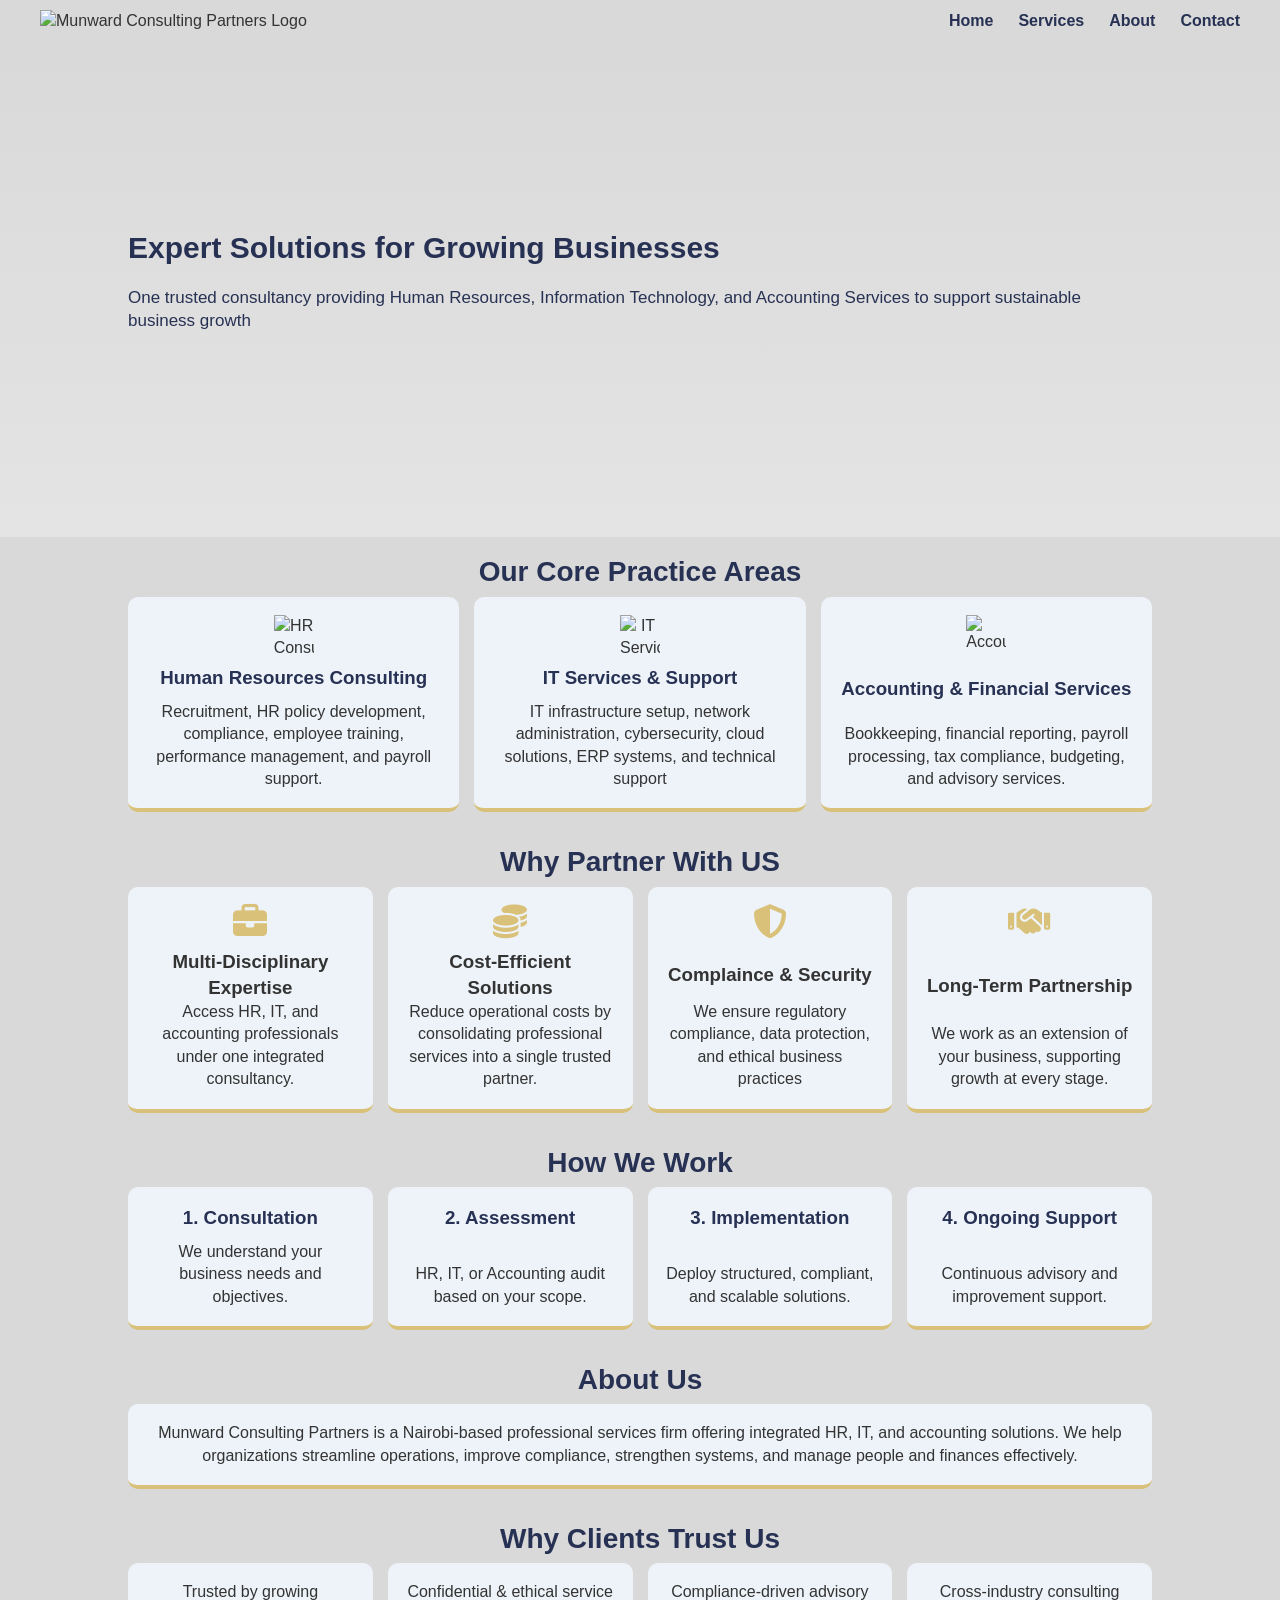
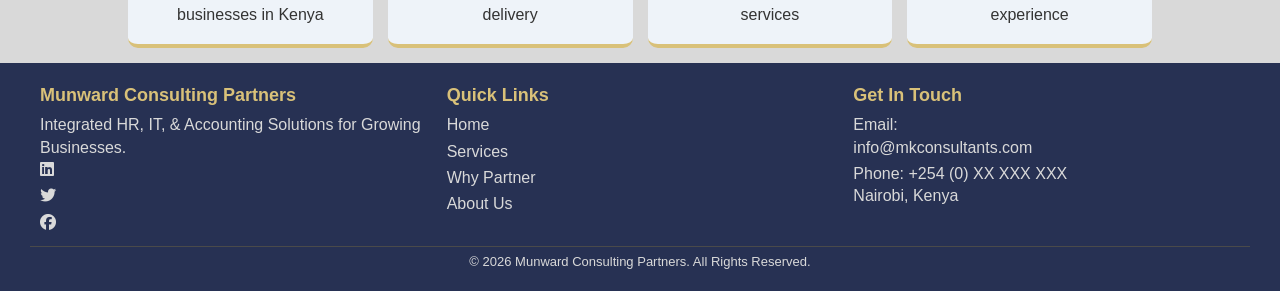
==== index.html @ 81da2093 "Update index.html" ====
<!DOCTYPE html> 
<html lang="en" itemscope itemtype="http://schema.org/WebPage"> 
	<head> 
		<meta charset="UTF-8"> 
		<meta name="viewport" content="width=device-width, initial-scale=1.0"> 
		<title>Professional HR, IT & Accounting Services | Munward Consulting Partners</title> 
		
<!------------------------------------------- 
		SEO 
--------------------------------------------> 
		<meta name="description" content="Munward Consulting Partners provides integrated HR, IT, and Accounting services in Nairobi. Recruitment, IT support, cybersecurity, bookkeeping, payroll, and compliance for growing businesses."> 
		<link rel="canonical" href="https://www.mkconsultants.com"> 
		
<!-- Open Graph --> 
		<meta property="og:locale" content="en_KE"> 
		<meta property="og:type" content="website"> 
		<meta property="og:title" content="HR, IT, & Accounting Consultancy | Munward Consulting Partners"> 
		<meta property="og:description" content="One trusted partner for HR consulting, IT services, and accounting solutions in Kenya."> 
		<meta property="og:image" content="logo.png"> 
		<meta property="og:url" content="https://www.mkconsultants.com"> 
		<meta property="og:site_name" content="Munward Consulting Partners"> 
		
<!-- Styles --> 
		<link rel="stylesheet" href="style.css"> 
		
<!-- Icons (Font Awesome) --> 
<link rel="stylesheet" href="https://cdnjs.cloudflare.com/ajax/libs/font-awesome/6.5.1/css/all.min.css" integrity="sha512-DTOQO9RWCH3ppGqcWaEA1BIZOC6xxalwEsw9c2QQeAIftl+Vegovlnee1c9QX4TctnWMn13TZye+giMm8e2LwA==" crossorigin="anonymous" referrerpolicy="no-referrer" />	</head> 
<body> 

<!------------------------------------------------- 
	HEADER / NAVBAR 
---------------------------------------------------> 
	<header class="navbar"> 
		<div class="logo"> 
			<img src="logo.png" alt="Munward Consulting Partners Logo" class="logo-img"> 
		</div>
		
		<nav> 
			<ul class="nav-links"> 
				<li><a href="index.html">Home</a></li> 
				<li class="dropdown">
					<a href="#" class="dropdown-toggle"> Services</a>
					<ul class="dropdown-menu">
						<li><a href="accounting.html">Accounting Consultancy</a></li>
						<li><a href="hr.html">HR Consultancy</a></li>
						<li><a href="it.html">IT Consultancy</a></li>
					</ul>
				</li>
				<li><a href="about.html">About</a></li> 
				<li><a href="contact.html">Contact</a></li> 
			</ul> 
		</nav>
		
<!-- Hamburger menu for Mobile -->
		<div class="hamburger" arial-label="Toggle menu">
			<span></span>
			<span></span>
			<span></span>
		</div>
	</header> 
	
<!-----------------------------------------------
			HERO SECTION 
-------------------------------------------------> 
	<section id="home" class="hero"> 
		<h1>Expert Solutions for Growing Businesses</h1> 
		<p>One trusted consultancy providing Human Resources, Information Technology, and Accounting Services to support sustainable business growth</p> 
	</section> 

<!-------------------------------------------------- 
			CORE PRACTICE AREAS 
----------------------------------------------------> 
	<section id="services" class="services"> 
		<h2>Our Core Practice Areas</h2>
		
		<div class="service-container">
			
			<!-- HR SERVICES -->
			<div class="service-card"> 
				<img src="images/hr.png" alt="HR Consulting" class="service-icon"> 
				<h3>Human Resources Consulting</h3> 
				<p>Recruitment, HR policy development, compliance, employee training, performance management, and payroll support.</p> 
			</div> 

			<!-- IT SERVICES -->
			<div class="service-card"> 
				<img src="images/it.png" alt="IT Services" class="service-icon"> 
				<h3>IT Services & Support</h3> 
				<p>IT infrastructure setup, network administration, cybersecurity, cloud solutions, ERP systems, and technical support</p> 
			</div> 

			<!-- ACCOUNTING SERVICES -->
			<div class="service-card"> 
				<img src="images/accounting.png" alt="Accounting Services" class="service-icon"> 
				<h3>Accounting & Financial Services</h3> 
				<p>Bookkeeping, financial reporting, payroll processing, tax compliance, budgeting, and advisory services.</p> 
			</div> 
			 
		</div> 
	</section> 
	
	
<!------------------------------------------------- 
			WHY PARTNER WITH US 
---------------------------------------------------> 
	<section id="partner" class="partner-us-section"> 
		<h2>Why Partner With US</h2> 
		<div class="value-container"> 
			
			<div class="value-card"> 
			<i class="fas fa-briefcase partner-icon"></i> 
				<h3>Multi-Disciplinary Expertise</h3> 
				<p>Access HR, IT, and accounting professionals under one integrated consultancy.</p> 
			</div> 
			
			<div class="value-card"> 
				<i class="fas fa-coins partner-icon"></i> 
				<h3>Cost-Efficient Solutions</h3> 
				<p>Reduce operational costs by consolidating professional services into a single trusted partner.</p> 
			</div> 
			
			<div class="value-card"> 
				<i class="fas fa-shield-alt partner-icon"></i> 
				<h3>Complaince & Security</h3> 
				<p>We ensure regulatory compliance, data protection, and ethical business practices</p> 
			</div>
			
			<div class="value-card"> 
				<i class="fas fa-handshake partner-icon"></i> 
				<h3>Long-Term Partnership</h3> 
				<p>We work as an extension of your business, supporting growth at every stage.</p> 
			</div> 
			
		</div> 
	</section>

<!------------------------------------------------------
				HOW WE WORK
-------------------------------------------------------->
	<section class="partner-us-section">
		<h2>How We Work</h2>

		<div class="service-container">
			<div class="service-card">
				<h3>1. Consultation</h3>
		<p>We understand your business needs and objectives.</p>
			</div>

			<div class="service-card">
				<h3>2. Assessment</h3>
				<p>HR, IT, or Accounting audit based on your scope.</p>
			</div>

			<div class="service-card">
				<h3>3. Implementation</h3>
				<p>Deploy structured, compliant, and scalable solutions.</p>
			</div>

			<div class="service-card">
				<h3>4. Ongoing Support</h3>
				<p>Continuous advisory and improvement support.</p>
			</div>
		</div>
	</section>

<!------------------------------------------------------ 
				ABOUT US
--------------------------------------------------------> 
	<section class="about">
  <h2>About Us</h2>

  <div class="about-container">
    <div class="about-card">Munward Consulting Partners is a Nairobi-based professional services firm offering integrated HR, IT, and accounting solutions. We help organizations streamline operations, improve compliance, strengthen systems, and manage people and finances effectively.</div>
  </div>
</section>

<!------------------------------------------------
			TRUST SIGNALS
------------------------------------------------->
<section class="services">
  <h2>Why Clients Trust Us</h2>

  <div class="service-container">
    <div class="service-card">Trusted by growing businesses in Kenya</div>
    <div class="service-card">Confidential & ethical service delivery</div>
    <div class="service-card">Compliance-driven advisory services</div>
    <div class="service-card">Cross-industry consulting experience</div>
  </div>
</section>

<!------------------------------------------------------ 
					FOOTER 
--------------------------------------------------------> 
	<footer> 
		<div class="footer-container"> 
			
			<div class="footer-column"> 
				<h3>Munward Consulting Partners</h3> 
				<p>Integrated HR, IT, & Accounting Solutions for Growing Businesses.</p> 
				
				<div class="social-links"> 
					<a href="#" aria-label="LinkedIn">
						<i class="fab fa-linkedin"></i></a> 
					<a href="#" aria-label="Twitter">
						<i class="fab fa-twitter"></i></a> 
					<a href="#" aria-label="Facebook">
						<i class="fab fa-facebook"></i></a> 
				</div> 
			</div> 
			
			<div class="footer-column"> 
				<h3>Quick Links</h3> 
				<ul> 
					<li><a href="#home">Home</a></li> 
					<li><a href="#services">Services</a></li> 
					<li><a href="#partner">Why Partner</a></li> 
					<li><a href="about.html">About Us</a></li> </ul> 
			</div> 
			<div class="footer-column"> 
				<h3>Get In Touch</h3> 
				<p>Email: <a href="mailto:info@mkconsultants.com">info@mkconsultants.com</a></p> 
				<p>Phone: +254 (0) XX XXX XXX</p> 
				<p>Nairobi, Kenya</p> 
			</div> 
			
		</div> 
		<div class="footer-bottom"> 
			<p>&copy; 
				<span id="current-year"></span> Munward Consulting Partners. All Rights Reserved.</p> 
		</div> 
</footer>
	
<script src="script.js"></script> 
</body> 
</html>
---- style.css ----
/* ============================================================
   1. ROOT VARIABLES & RESET
============================================================ */
:root {
  --primary: #273153; /*Navy Blue*/
  --accent: #d9c179; /*Gold*/
  --light-bg: #f7f7f7; /*Gray 97*/
  --service-bg: #eef3f9; /*Light Blue*/
  --gray85: #d9d9d9; /*Gray 85*/
  --text-dark: #333; /*Dark Gray*/
  --white: #ffffff;
  --button-radius: 5px;
  --radius: 10px;
  --transition: 0.3s ease;
  --shadow: 0 5px 15px rgba(0,0,0,0.1);
}

* {
  margin: 0;
  padding: 0;
  box-sizing: border-box;
  font-family: Arial, sans-serif;
}

body {
  background: var(--light-bg);
  color: var(--text-dark);
  line-height: 1.4;
}

/* ============================================================
   2. NAVIGATION & GLOBAL COMPONENTS
============================================================ */
.navbar {
   display: flex;
   justify-content: space-between;
   align-items: center;
   background: var(--gray85);
   padding: 10px 40px;
   position: sticky;
   top: 0;
   z-index: 1000;
}

.logo-img { max-height: 50px;}

.nav-links {
  list-style: none;
  display: flex;
  gap: 40px;
   align-items: center;
}

.nav-links a {
  text-decoration: none;
  color: var(--primary);
  font-weight: bold;
  transition: color var(--transition);
}

.nav-links a:hover { color: var(--accent);}

.hamburger {
  display: flex;
  flex-direction: column;
  cursor: pointer;
  gap: 5px;
}

.hamburger span {
   width: 25px;
   height: 3px;
   background: var(--primary);
   border-radius: 2px;
   transition: all var(--transition);
}

.nav-links.active { display:flex; }

/* ============================================================
   3. HERO SECTIONS
============================================================ */
.hero, .it-hero, .accounting-hero, .hr-hero {
   height: 55vh;
   display: flex;
   flex-direction: column;
   justify-content: center;
   padding: 0 10%;
   background-position: center;
   background-size: cover;
   background-repeat: no-repeat;
   color: var(--primary);
}

.hero h1, .it-hero h1, .hr-hero h1, .accounting-hero h1 {
   font-size: 30px;
   margin-bottom: 17px;
   color: var(--primary);
}

.hero p, .it-hero p, .hr-hero p, .accounting-hero p {
   font-size: 17px;
   margin-bottom: 20px;
}

.hero            { background-image: linear-gradient(to bottom, rgba(217, 217, 217, 1), rgba(217, 217, 217, 0.63)), url('https://images.unsplash.com/photo-1521737604893-d14cc237f11d'); }
.it-hero         { background-image: linear-gradient(to bottom, rgba(217, 217, 217, 1), rgba(217, 217, 217, 0.63)), url('images/it.jpg'); }
.accounting-hero { background-image: linear-gradient(to bottom, rgba(217, 217, 217, 1), rgba(217, 217, 217, 0.63)), url('images/accounting.jpg'); }
.hr-hero         { background-image: linear-gradient(to bottom, rgba(217, 217, 217, 1), rgba(217, 217, 217, 0.63)), url('images/hrm.png'); }

/* ============================================================
   4. BUTTONS
============================================================ */
.btn-primary {
   background: var(--accent);
   border: none;
   padding: 12px 28px;
   border-radius: var(--button-radius);
   color: var(--primary);
   font-weight: 600;
   cursor: pointer;
   text-decoration: none;
   text-transform: none;
   display: inline-block;
   transition: all var(--transition);
   box-shadow: 0px 2px 4px rgba(0,0,0,0.1);
   font-size: 16px;
   letter-spacing: 0.5px;
}

.btn-primary:hover {
   background: var(--primary);
   color: var(--gray85);
   transform: translateY(-2px);
   box-shadow: 0 4px 8px rgba(0,0,0,0.2);
}

/* ============================================================
   5. SERVICES / PARTNER / GENERIC SECTIONS
============================================================ */
.about, .services, .partner-us-section {
   background: var(--gray85);
   padding: 15px 10%;
   text-align: center;
}

.partner-us-consult { 
   background: var(--gray85); 
   text-align: center;
   padding: 15px 10%;
   padding-top: 0; 
   padding-bottom: 20px; 
}

.services h2, .partner-us-section h2, .about h2 {
  font-size: 28px;
  color: var(--primary);
  margin-bottom: 5px;
}

.about p {
   font-size: 16px;
   max-width: 750px;
   margin: 0 auto;
   color: var(--text-dark);
}

.service-container, .about-container, .value-container {
  display: grid;
  grid-template-columns: repeat(auto-fit, minmax(240px, 1fr));
  gap: 15px;
  max-width: 1200px;
  margin: 0 auto;
}

.service-card, .about-card, .value-card {
   background: var(--service-bg);
   padding: 18px;
   border-radius: var(--radius);
   transition: var(--transition);
   border-bottom: 4px solid var(--accent);
   display: flex;
   flex-direction: column;
   justify-content: space-between;
}

.service-card:hover, .value-card:hover { transform: translateY(-2px); box-shadow: var(--shadow); }
.service-card h3 { margin-bottom: 10px; color: var(--primary); }
.partner-icon { font-size: 34px; color: var(--accent); margin-bottom: 10px; }
.service-icon { width: 40px; height: 40px; margin: 0 auto 10px; display: block; }

/* ============================================================
   6. DROPDOWN & PAGE LAYOUTS & TYPOGRAPHY
============================================================ */
.dropdown { position: relative; }
.dropdown-toggle {
   display: flex;
   align-items: center;
   gap: 6px;
   cursor: pointer;
}

.dropdown-toggle::after {
   content: none !important;
}

.dropdown-menu {
  position: absolute;
  top: 100%;
  left: 0;
  background: var(--gray85);
  min-width: 220px;
  list-style: none;
  padding: 8px 0;
  border-radius: var(--radius);
  box-shadow: var(--shadow);
  display: none;
  z-index: 999;
}

.dropdown-menu li a {
  display: block;
  padding: 10px 18px;
  color: var(--primary);
  text-decoration: none;
  font-weight: 500;
  transition: background var(--transition);
}

.dropdown-menu li a:hover { background: var(--service-bg); }

@media (min-width: 769px) {
  .dropdown:hover .dropdown-menu { display: block; }
}

.about-page, .logo-page, .it-page, .hr-page, .acc-page {
  padding: 30px 8% 30px;
  background: var(--gray85);
}

.logo-page-container, .about-page-container, .it-page-container {
   background: var(--service-bg);
   padding: 20px; 
   border-radius: var(--radius); 
   display: grid; 
   grid-template-columns: 1.1fr 1fr; 
   gap: 30px; 
   align-items: center;
}

.about-tag {
   color: var(--accent); 
   font-weight: 600; 
   letter-spacing: 1px; 
   font-size: 14px; 
   display: block; 
   margin-bottom: 8px;
}

.about-text h1 {
   font-size: 40px;
   line-height: 1.1;
   margin: 8px 0 14px;
   color: var(--primary);
}

.about-text p { color: #555; line-height: 1.7; margin-bottom: 18px; } 
.about-highlight { font-style: italic; font-weight: 600; color: #222; }
.about-grid { display: grid; grid-template-columns: repeat(2, 1fr); gap: 20px; }
.about-image-card {
   position: relative;
   height: 180px;
   border-radius: var(--radius);
   display: flex;
   align-items: flex-end;
   padding: 20px;
   overflow: hidden;
   cursor: pointer;
   transition: transform 0.35s ease, box-shadow 0.35s ease;
   color: var(--white); /* Ensures text is visible over dark overlays */
   font-weight: 700;
   text-align: center;
}

.about-image-card:hover { transform: translateY(-8px) scale(1.02); box-shadow: 0 20px 40px rgba(0,0,0,0.18); }

/* ============================================================
   7. UNIQUE CARD BACKGROUNDS (NO MORE "+" SELECTORS)
============================================================ */
/* Group 1: Standard About Us */
.mission        { background: linear-gradient(rgba(0,0,0,.45),rgba(0,0,0,.45)), url("images/mission.png") center/cover; }
.vision         { background: linear-gradient(rgba(0,0,0,.45),rgba(0,0,0,.45)), url("images/vision.png") center/cover; }
.team           { background: linear-gradient(rgba(0,0,0,.45),rgba(0,0,0,.45)), url("images/our_team.jpg") center/cover; }
.philosophy     { background: linear-gradient(rgba(0,0,0,.45),rgba(0,0,0,.45)), url("images/philosophy.jpg") center/cover; }

/* Group 2: IT Services (Use these classes in it.html) */
.it-repairs     { background: linear-gradient(rgba(0,0,0,.25), rgba(0,0,0,.25)), url("images/repair_maintenance.jpg") center/cover no-repeat;}
.it-management  { background: linear-gradient(rgba(0,0,0,.25), rgba(0,0,0,.25)), url("images/asset_management.jpg") center/cover no-repeat;}
.it-support     { background: linear-gradient(rgba(0,0,0,.25), rgba(0,0,0,.25)), url("images/it_support.jpg") center/cover no-repeat;}
.it-consultancy { background: linear-gradient(rgba(0,0,0,.25), rgba(0,0,0,.25)), url("images/it_consultancy.jpg") center/cover no-repeat;}
.it-network     { background: linear-gradient(rgba(0,0,0,.25), rgba(0,0,0,.25)), url("images/networking.jpg") center/cover;}
.it-lanwan      { background: linear-gradient(rgba(0,0,0,.25), rgba(0,0,0,.25)), url("images/lan_wan.jpg") center/cover;}
.it-wireless    { background: linear-gradient(rgba(0,0,0,.25), rgba(0,0,0,.25)), url("images/wireless.jpg") center/cover;}
.it-security    { background: linear-gradient(rgba(0,0,0,.25), rgba(0,0,0,.25)), url("images/network_security.jpg") center/cover;}

/* Group 3: HR Services (Use these classes in hr.html) */
.hr-recruitment { background: linear-gradient(rgba(0,0,0,0.4), rgba(0,0,0,0.4)), url('images/recruitment.jpg') center/cover no-repeat; }
.hr-onboarding  { background: linear-gradient(rgba(0,0,0,0.4), rgba(0,0,0,0.4)), url('images/onboarding.jpg') center/cover no-repeat; }
.hr-payroll     { background: linear-gradient(rgba(0,0,0,0.4), rgba(0,0,0,0.4)), url('images/payroll.jpg') center/cover no-repeat; }
.hr-records     { background: linear-gradient(rgba(0,0,0,0.4), rgba(0,0,0,0.4)), url('images/records.png') center/cover no-repeat; }
.hr-performance { background: linear-gradient(rgba(0,0,0,0.4), rgba(0,0,0,0.4)), url('images/performance.jpg') center/cover no-repeat; }
.hr-training    { background: linear-gradient(rgba(0,0,0,0.4), rgba(0,0,0,0.4)), url('images/training.jpg') center/cover no-repeat; }
.hr-relations   { background: linear-gradient(rgba(0,0,0,0.4), rgba(0,0,0,0.4)), url('images/relations.jpg') center/cover no-repeat; }
.hr-audit       { background: linear-gradient(rgba(0,0,0,0.4), rgba(0,0,0,0.4)), url('images/hr-compliance.png') center/cover no-repeat; }

/* Group 4: Accounting Services (Use these classes in accounting.html) */
.acc-bookkeeping    { background: linear-gradient(rgba(0,0,0,.35), rgba(0,0,0,.35)), url("images/bookkeeping.jpg") center/cover no-repeat; }
.acc-reconciliation { background: linear-gradient(rgba(0,0,0,.35), rgba(0,0,0,.35)), url("images/reconciliation.jpg") center/cover no-repeat;}
.acc-reporting      { background: linear-gradient(rgba(0,0,0,.35), rgba(0,0,0,.35)), url("images/financial_reporting.jpg") center/cover no-repeat; }
.acc-consultancy    { background: linear-gradient(rgba(0,0,0,.35), rgba(0,0,0,.35)), url("images/accounting_consultancy.jpg") center/cover no-repeat; }
.acc-tax-services   { background: linear-gradient(rgba(0,0,0,.35), rgba(0,0,0,.35)), url("images/tax_compliance.jpg") center/cover no-repeat; }
.acc-internal-audit { background: linear-gradient(rgba(0,0,0,.35), rgba(0,0,0,.35)), url("images/audit.jpg") center/cover no-repeat; }
.acc-registration   { background: linear-gradient(rgba(0,0,0,.35), rgba(0,0,0,.35)), url("images/registration.png") center/cover no-repeat; }
.acc-consultation   { background: linear-gradient(rgba(0,0,0,.35), rgba(0,0,0,.35)), url("images/compliance.png") center/contain no-repeat; }

/* ============================================================
   8. SERVICE CARD TYPOGRAPHY & OVERLAYS
============================================================ */
.about-card span, .about-image-card span {
   font-size: 12px;       
   font-weight: 700;        
   color: var(--accent);
   display: block;
   width: 100%;
   text-align: center;
   letter-spacing: 1px;
   text-transform: uppercase;
   transform: translateY(12px);
   z-index: 5;
   transition: var(--transition);
}

.it-page .about-card::before {
   content: "";
   position: absolute;
   top: 0; left: 0; right: 0; bottom: 0;
   background: rgba(0, 0, 0, 0.2);
   z-index: 1;
}

.about-card:hover span, .about-image-card:hover span { transform: translateY(0px); color: var(--white); }
.logo-grid { display: grid; grid-template-columns: 0.8fr 1.2fr; gap: 20px; align-items: center; }

/* ============================================================
   9. MODALS
============================================================ */
.modal {
   position: fixed;
   inset: 0;
   background: rgba(0, 0, 0, 0.75);
   display: none; /* Hidden until toggled via JS */
   justify-content: center;
   align-items: center;
   z-index: 9999;
   backdrop-filter: blur(4px); /* Adds a premium touch */
}

.modal.active { display: flex; }
.modal-content {
   background: var(--gray85);
   padding: 30px;
   max-width: 500px;
   border-radius: var(--radius);
   text-align: center;
   box-shadow: var(--shadow);
   position: relative;
   animation: modalFadeIn 0.3s ease;
}

.modal-content h2 { color: var(--primary); margin-bottom: 15px; text-align: center; } 
.modal-content p { line-height: 1.6; color: var(--text-dark); }
.modal-content form { display: flex; flex-direction: column; gap: 15px; }

.close {
   position: absolute;
   top: 10px;
   right: 14px;
   font-size: 26px;
   cursor: pointer;
   line-height: 1;
   color: var(--text-dark);
   transition: color var(--transition);
}

.close:hover { color: var(--accent); }
.modal-content input, .modal-content textarea {
  width: 100%;
  padding: 12px;
  border: 1px solid #ccc;
  border-radius: var(--button-radius);
  font-size: 15px;
  font-family: inherit;
}

.modal-content textarea { height: 100px; resize: none; }

/* ============================================================
   10. CONTACT
============================================================ */
.contact-page { background: var(--gray85); padding: 70px 10%; }
.contact-container {
  max-width: 1200px;
  margin: auto;
  display: grid;
  grid-template-columns: 1.1fr 1fr;
  gap: 60px;
  background: var(--service-bg);
  padding: 50px;
  border-radius: var(--radius);
}

.section-tag {
  color: var(--accent);
  font-weight: 600;
  letter-spacing: 1px;
  font-size: 13px;
}

.contact-info h2 {
  font-size: 32px;
  color: var(--primary);
  margin: 10px 0 15px;
}

.contact-info p { color: #555; line-height: 1.7; }
.contact-details { margin-top: 30px; }
.contact-item {
  display: flex;
  align-items: center;
  gap: 15px;
  margin-bottom: 18px;
}

.contact-item i { font-size: 20px; color: var(--accent); }
.contact-item strong { display: block; color: var(--primary); }
.contact-item span { color: #555; font-size: 14px; }
.contact-note {
  margin-top: 25px;
  font-size: 14px;
  color: #666;
  font-style: italic;
}

/* FORM */
.contact-form {
  background: var(--gray85);
  padding: 35px;
  border-radius: var(--radius);
}

.form-group { margin-bottom: 18px; }
.form-group label {
  display: block;
  font-size: 14px;
  margin-bottom: 6px;
  color: var(--primary);
  font-weight: 600;
}

.form-group input, .form-group textarea {
  width: 100%;
  padding: 12px 14px;
  border: 1px solid #ccc;
  border-radius: var(--button-radius);
  font-size: 14px;
}

/* ============================================================
   11. FOOTER
============================================================ */
footer { background: var(--primary); color: var(--gray85); padding: 20px 30px; margin-top: 0; }
.footer-container {
   max-width: 1200px;
   margin: auto;
   display: flex;
   flex-wrap: wrap;
   justify-content: space-between;
   gap: 20px;
}

.footer-column { min-width: 150px; flex: 1; } 
.footer-column h3 { color: var(--accent); margin-bottom: 6px; font-size: 18px; } 
.footer-column ul { list-style: none; padding: 0; }
.footer-column a { 
   color: var(--gray85); 
   text-decoration: none;
   display: block;
   margin-bottom: 4px;
   transition: color var(--transition); 
} 

.footer-column a:hover { color: var(--accent); } 
.social-links i { font-size: 16px; margin-right: 8px; transition: transform var(--transition); }
.social-links i:hover { transform: scale(1.2); }

.footer-bottom { 
   border-top: 1px solid #4a4a4a; 
   text-align: center; 
   padding-top: 6px; 
   margin-top: 8px;
   font-size: 13px;
}

/* ============================================================
   12. RESPONSIVE & ANIMATIONS
============================================================ */
/* ---------- Tablet adjustments ---------- */
@media (max-width: 1024px) {
  .hero h1,
  .it-hero h1,
  .hr-hero h1,
  .accounting-hero h1 {
    font-size: 24px;
    margin-bottom: 12px;
  }

  .hero p,
  .it-hero p,
  .hr-hero p,
  .accounting-hero p {
    font-size: 15px;
    margin-bottom: 15px;
  }
}

/* ---------- Desktop navigation ---------- */
@media (min-width: 769px) {
  .nav-links {
    display: flex !important;
    flex-direction: row;
    position: static;
    background: none;
    box-shadow: none;
    width: auto;
    gap: 25px;
  }

  .hamburger {
    display: none;
  }
}

/* ---------- Mobile styles ---------- */
@media (max-width: 768px) {

  /* NAVBAR */
  .navbar {
    flex-direction: row;
    justify-content: space-between;
    align-items: center;
    padding: 10px 20px;
  }

  .logo-img {
    order: 1;
    height: 45px;
  }

  .hamburger {
    order: 2;
    display: flex;
    cursor: pointer;
  }

  .nav-links {
    position: absolute;
    top: 60px;
    right: 0;
    background: var(--gray85);
    width: 100%;
    padding: 15px 0;
    display: none;
    flex-direction: column;
    border-radius: 0;
    box-shadow: var(--shadow);
    z-index: 2000;
     text-align: center;
  }

  .nav-links.active {
    display: flex;
  }

   .nav-links li {
      width: 100%;
      display: block;
      text-align: center;
   }

   .nav-links a {
      display: block;
      padding: 12px 0;
      width: 100%;
      text-align: center;
   }

  /* SERVICES DROPDOWN (MOBILE) */
  .dropdown-menu {
    position: relative;
    display: none;
    background: var(--gray85);
    width: 100%;
    padding: 0;
    border-radius: 0;
     list-style: none;
    box-shadow: none;
     top: 0;
     z-index: auto;
  }

  .dropdown.open .dropdown-menu {
    display: block;
  }

   .dropdown-menu li a {
      padding: 12px 20px;
      font-size: 15px;
      text-align: center;
   }

  /* ---------- ABOUT / WHY CHOOSE US LOGO CENTERING ---------- */
  .logo-page-container {
    grid-template-columns: 1fr;
    text-align: center;
  }

  .logo-grid {
    display: flex;
    justify-content: center;
    align-items: center;
    margin-bottom: 20px;
  }

  .values-image-wrapper {
    display: flex;
    justify-content: center;
    width: 100%;
  }

  .logo-page .values-image-wrapper img {
    width: auto;
    max-width: 180px;
    height: auto;
    margin: 0 auto;
    display: block;
  }

  /* ---------- GENERAL STACKING ---------- */
  .about-container,
  .service-container,
  .value-container,
  .about-page-container,
  .logo-page-container,
  .it-page-container {
    grid-template-columns: 1fr;
    gap: 20px;
  }

  .logo-page,
  .about-page,
  .it-page,
  .hr-page,
  .acc-page {
    padding: 40px 5%;
  }

  .about-card,
  .service-card,
  .value-card {
    padding: 18px 12px;
  }

  .about-image-card img {
    width: 100%;
    height: auto;
  }

  /* CONTACT */
  .contact-container {
    grid-template-columns: 1fr;
    padding: 30px;
    gap: 30px;
  }

  .contact-form button {
    width: 100%;
  }

  footer {
    font-size: 13px;
  }
}

   @keyframes modalFadeIn { from { opacity: 0; transform: translateY(-20px); }
  to { opacity: 1; transform: translateY(0); }}

   @keyframes scaleIn { from { transform: scale(0.9); opacity: 0; } 
   to { transform: scale(1); opacity: 1; }}
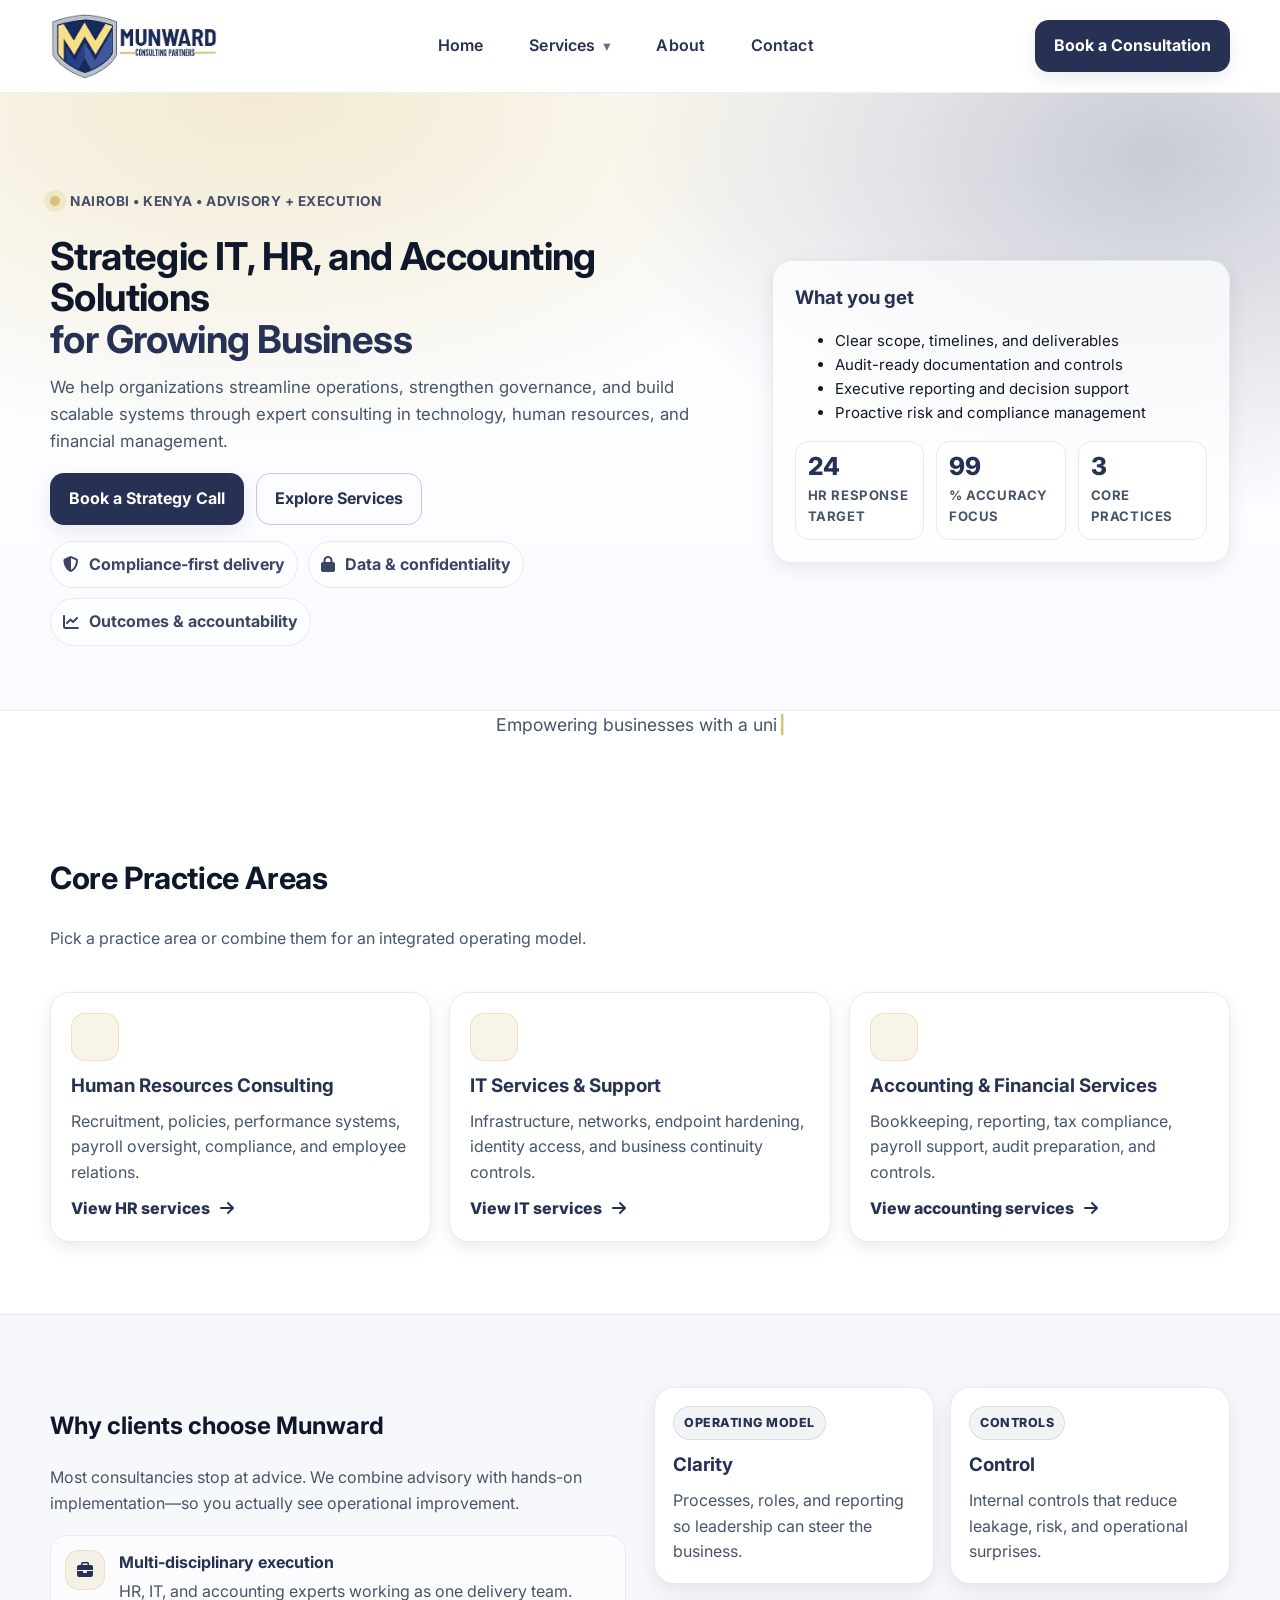
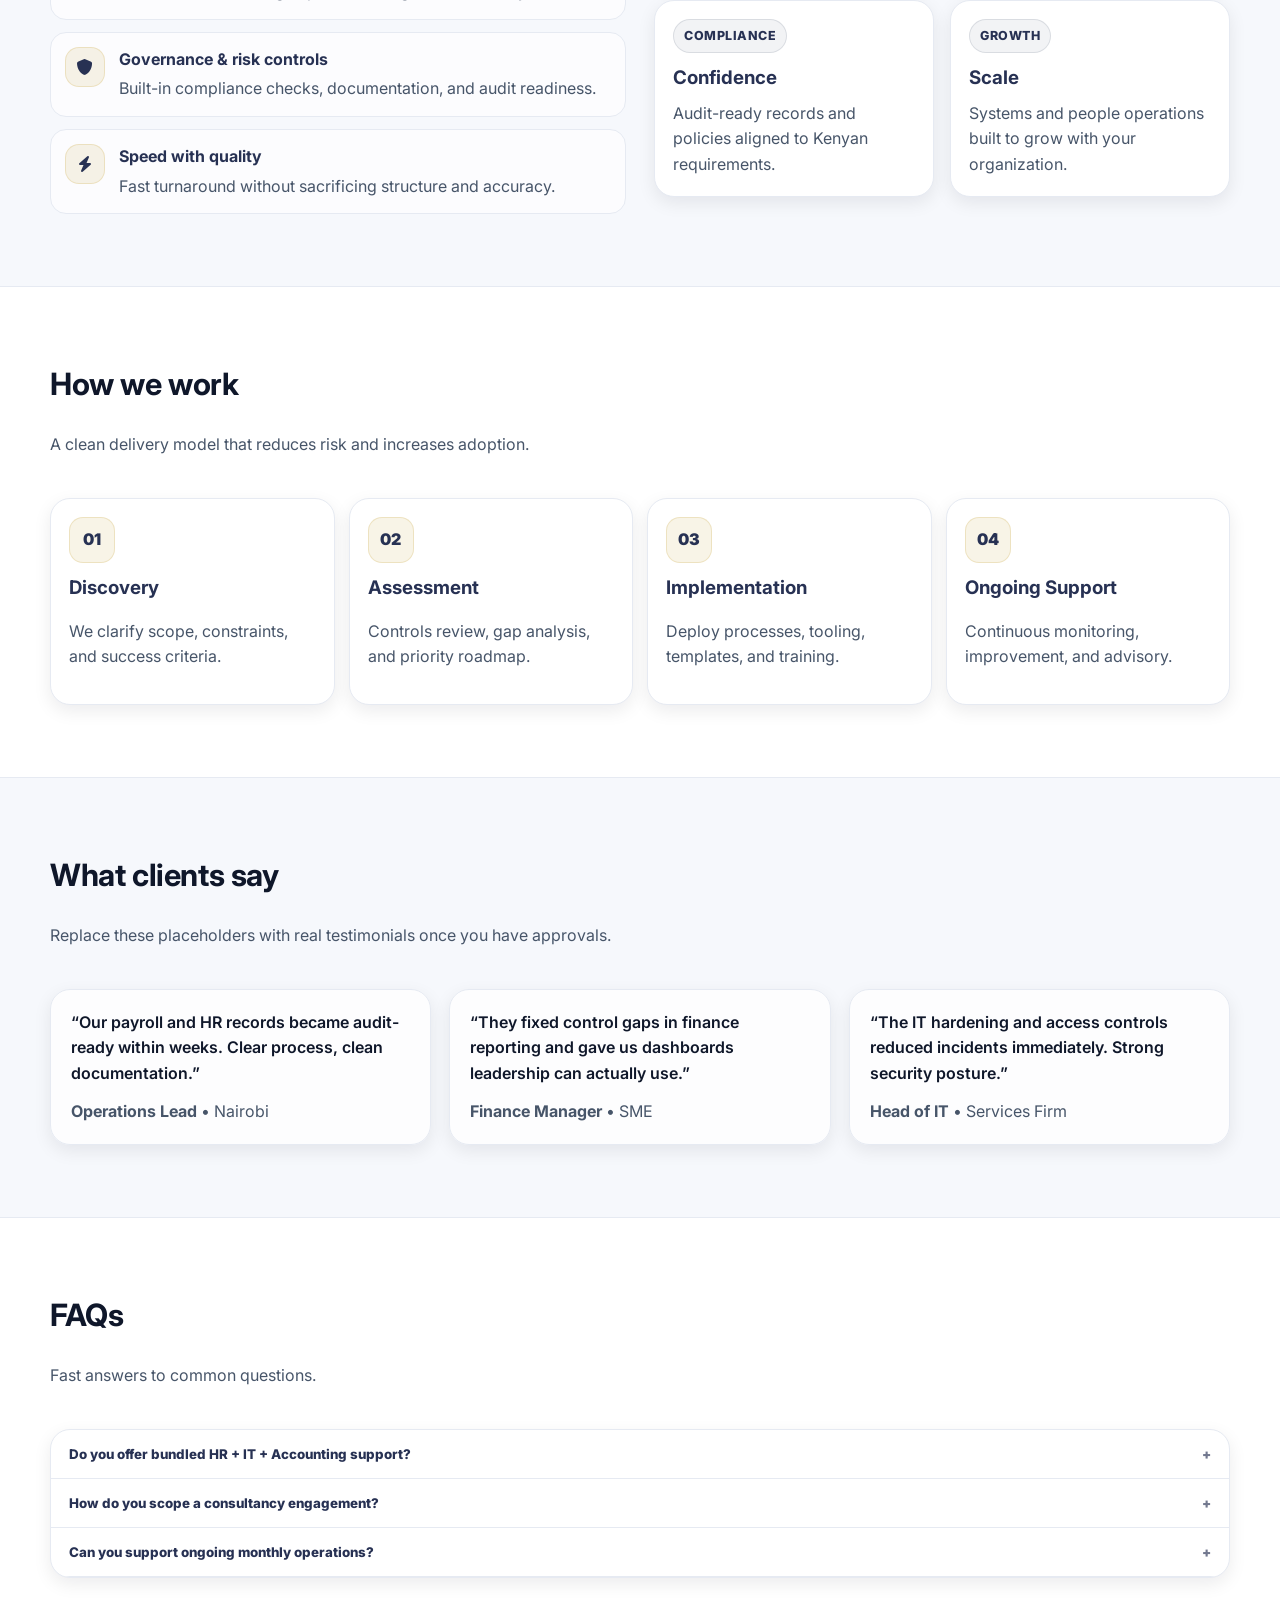
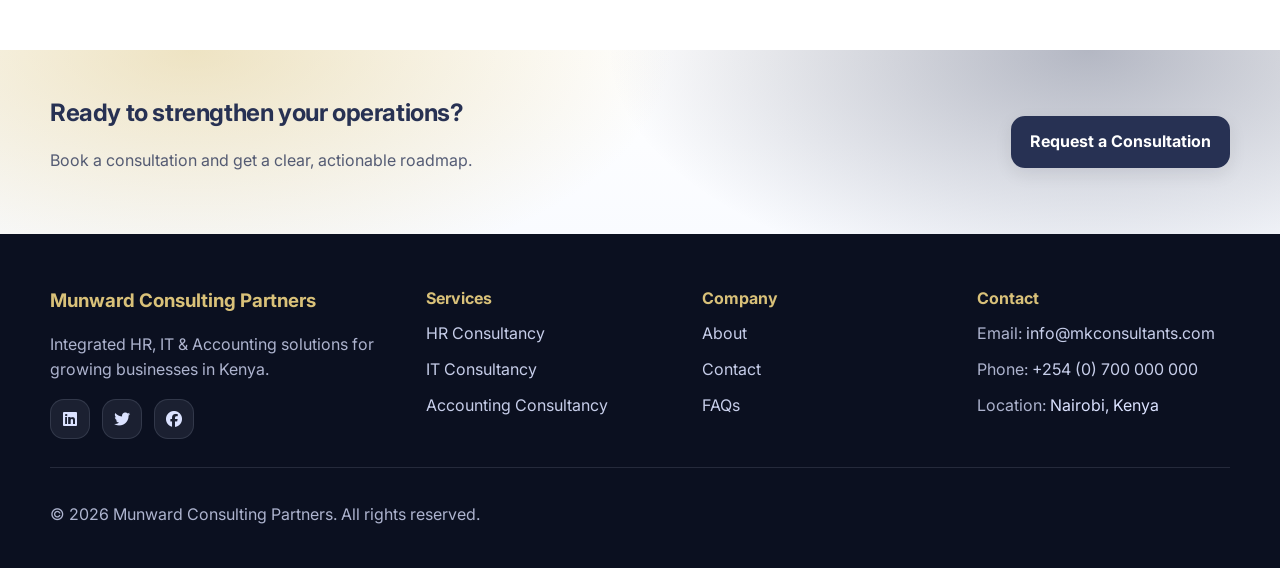
==== commit 0250f3e6: "Add files via upload" ====
--- a/index.html
+++ b/index.html
@@ -1,235 +1,382 @@
-<!DOCTYPE html> 
-<html lang="en" itemscope itemtype="http://schema.org/WebPage"> 
-	<head> 
-		<meta charset="UTF-8"> 
-		<meta name="viewport" content="width=device-width, initial-scale=1.0"> 
-		<title>Professional HR, IT & Accounting Services | Munward Consulting Partners</title> 
-		
-<!------------------------------------------- 
-		SEO 
---------------------------------------------> 
-		<meta name="description" content="Munward Consulting Partners provides integrated HR, IT, and Accounting services in Nairobi. Recruitment, IT support, cybersecurity, bookkeeping, payroll, and compliance for growing businesses."> 
-		<link rel="canonical" href="https://www.mkconsultants.com"> 
-		
-<!-- Open Graph --> 
-		<meta property="og:locale" content="en_KE"> 
-		<meta property="og:type" content="website"> 
-		<meta property="og:title" content="HR, IT, & Accounting Consultancy | Munward Consulting Partners"> 
-		<meta property="og:description" content="One trusted partner for HR consulting, IT services, and accounting solutions in Kenya."> 
-		<meta property="og:image" content="logo.png"> 
-		<meta property="og:url" content="https://www.mkconsultants.com"> 
-		<meta property="og:site_name" content="Munward Consulting Partners"> 
-		
-<!-- Styles --> 
-		<link rel="stylesheet" href="style.css"> 
-		
-<!-- Icons (Font Awesome) --> 
-<link rel="stylesheet" href="https://cdnjs.cloudflare.com/ajax/libs/font-awesome/6.5.1/css/all.min.css" integrity="sha512-DTOQO9RWCH3ppGqcWaEA1BIZOC6xxalwEsw9c2QQeAIftl+Vegovlnee1c9QX4TctnWMn13TZye+giMm8e2LwA==" crossorigin="anonymous" referrerpolicy="no-referrer" />	</head> 
-<body> 
-
-<!------------------------------------------------- 
-	HEADER / NAVBAR 
----------------------------------------------------> 
-	<header class="navbar"> 
-		<div class="logo"> 
-			<img src="logo.png" alt="Munward Consulting Partners Logo" class="logo-img"> 
-		</div>
-		
-		<nav> 
-			<ul class="nav-links"> 
-				<li><a href="index.html">Home</a></li> 
-				<li class="dropdown">
-					<a href="#" class="dropdown-toggle"> Services</a>
-					<ul class="dropdown-menu">
-						<li><a href="accounting.html">Accounting Consultancy</a></li>
-						<li><a href="hr.html">HR Consultancy</a></li>
-						<li><a href="it.html">IT Consultancy</a></li>
-					</ul>
-				</li>
-				<li><a href="about.html">About</a></li> 
-				<li><a href="contact.html">Contact</a></li> 
-			</ul> 
-		</nav>
-		
-<!-- Hamburger menu for Mobile -->
-		<div class="hamburger" arial-label="Toggle menu">
-			<span></span>
-			<span></span>
-			<span></span>
-		</div>
-	</header> 
-	
-<!-----------------------------------------------
-			HERO SECTION 
--------------------------------------------------> 
-	<section id="home" class="hero"> 
-		<h1>Expert Solutions for Growing Businesses</h1> 
-		<p>One trusted consultancy providing Human Resources, Information Technology, and Accounting Services to support sustainable business growth</p> 
-	</section> 
-
-<!-------------------------------------------------- 
-			CORE PRACTICE AREAS 
-----------------------------------------------------> 
-	<section id="services" class="services"> 
-		<h2>Our Core Practice Areas</h2>
-		
-		<div class="service-container">
-			
-			<!-- HR SERVICES -->
-			<div class="service-card"> 
-				<img src="images/hr.png" alt="HR Consulting" class="service-icon"> 
-				<h3>Human Resources Consulting</h3> 
-				<p>Recruitment, HR policy development, compliance, employee training, performance management, and payroll support.</p> 
-			</div> 
-
-			<!-- IT SERVICES -->
-			<div class="service-card"> 
-				<img src="images/it.png" alt="IT Services" class="service-icon"> 
-				<h3>IT Services & Support</h3> 
-				<p>IT infrastructure setup, network administration, cybersecurity, cloud solutions, ERP systems, and technical support</p> 
-			</div> 
-
-			<!-- ACCOUNTING SERVICES -->
-			<div class="service-card"> 
-				<img src="images/accounting.png" alt="Accounting Services" class="service-icon"> 
-				<h3>Accounting & Financial Services</h3> 
-				<p>Bookkeeping, financial reporting, payroll processing, tax compliance, budgeting, and advisory services.</p> 
-			</div> 
-			 
-		</div> 
-	</section> 
-	
-	
-<!------------------------------------------------- 
-			WHY PARTNER WITH US 
----------------------------------------------------> 
-	<section id="partner" class="partner-us-section"> 
-		<h2>Why Partner With US</h2> 
-		<div class="value-container"> 
-			
-			<div class="value-card"> 
-			<i class="fas fa-briefcase partner-icon"></i> 
-				<h3>Multi-Disciplinary Expertise</h3> 
-				<p>Access HR, IT, and accounting professionals under one integrated consultancy.</p> 
-			</div> 
-			
-			<div class="value-card"> 
-				<i class="fas fa-coins partner-icon"></i> 
-				<h3>Cost-Efficient Solutions</h3> 
-				<p>Reduce operational costs by consolidating professional services into a single trusted partner.</p> 
-			</div> 
-			
-			<div class="value-card"> 
-				<i class="fas fa-shield-alt partner-icon"></i> 
-				<h3>Complaince & Security</h3> 
-				<p>We ensure regulatory compliance, data protection, and ethical business practices</p> 
-			</div>
-			
-			<div class="value-card"> 
-				<i class="fas fa-handshake partner-icon"></i> 
-				<h3>Long-Term Partnership</h3> 
-				<p>We work as an extension of your business, supporting growth at every stage.</p> 
-			</div> 
-			
-		</div> 
-	</section>
-
-<!------------------------------------------------------
-				HOW WE WORK
--------------------------------------------------------->
-	<section class="partner-us-section">
-		<h2>How We Work</h2>
-
-		<div class="service-container">
-			<div class="service-card">
-				<h3>1. Consultation</h3>
-		<p>We understand your business needs and objectives.</p>
-			</div>
-
-			<div class="service-card">
-				<h3>2. Assessment</h3>
-				<p>HR, IT, or Accounting audit based on your scope.</p>
-			</div>
-
-			<div class="service-card">
-				<h3>3. Implementation</h3>
-				<p>Deploy structured, compliant, and scalable solutions.</p>
-			</div>
-
-			<div class="service-card">
-				<h3>4. Ongoing Support</h3>
-				<p>Continuous advisory and improvement support.</p>
-			</div>
-		</div>
-	</section>
-
-<!------------------------------------------------------ 
-				ABOUT US
---------------------------------------------------------> 
-	<section class="about">
-  <h2>About Us</h2>
-
-  <div class="about-container">
-    <div class="about-card">Munward Consulting Partners is a Nairobi-based professional services firm offering integrated HR, IT, and accounting solutions. We help organizations streamline operations, improve compliance, strengthen systems, and manage people and finances effectively.</div>
+<!DOCTYPE html>
+<html lang="en" itemscope itemtype="http://schema.org/WebPage">
+<head>
+  <meta charset="UTF-8">
+  <meta name="viewport" content="width=device-width, initial-scale=1.0">
+  <meta name="theme-color" content="#273153">
+  <link rel="preconnect" href="https://fonts.googleapis.com">
+  <link rel="preconnect" href="https://fonts.gstatic.com" crossorigin>
+  <link href="https://fonts.googleapis.com/css2?family=Inter:wght@400;500;600;700;800&family=Playfair+Display:wght@600;700&display=swap" rel="stylesheet">
+  <link rel="stylesheet" href="style.css">
+  <link rel="icon" href="logo_1.png">
+  <link rel="apple-touch-icon" href="logo_1.png">
+
+  <!-- Icons -->
+  <link rel="stylesheet" href="https://cdnjs.cloudflare.com/ajax/libs/font-awesome/6.5.1/css/all.min.css" integrity="sha512-DTOQO9RWCH3ppGqcWaEA1BIZOC6xxalwEsw9c2QQeAIftl+Vegovlnee1c9QX4TctnWMn13TZye+giMm8e2LwA==" crossorigin="anonymous" referrerpolicy="no-referrer">
+
+  <title>Munward Consulting Partners | HR, IT & Accounting Advisory in Nairobi</title>
+  <meta name="description" content="Munward Consulting Partners provides elite HR, IT, and Accounting consultancy in Nairobi. Compliance, cybersecurity, payroll, bookkeeping, and operational controls for growth-focused organizations.">
+  <link rel="canonical" href="https://www.mkconsultants.com">
+  <meta property="og:locale" content="en_KE">
+  <meta property="og:type" content="website">
+  <meta property="og:title" content="Munward Consulting Partners | HR, IT & Accounting Consultancy">
+  <meta property="og:description" content="One trusted partner for HR consulting, IT services, and accounting solutions in Kenya.">
+  <meta property="og:image" content="logo.png">
+  <meta property="og:url" content="https://www.mkconsultants.com">
+  <meta property="og:site_name" content="Munward Consulting Partners">
+  <script type="application/ld+json">
+  {
+    "@context": "https://schema.org",
+    "@type": "ProfessionalService",
+    "name": "Munward Consulting Partners",
+    "url": "https://www.mkconsultants.com",
+    "logo": "https://www.mkconsultants.com/logo.png",
+    "image": "https://www.mkconsultants.com/logo.png",
+    "description": "Integrated HR, IT, and Accounting consultancy services in Nairobi, Kenya.",
+    "areaServed": "KE",
+    "address": {
+      "@type": "PostalAddress",
+      "addressLocality": "Nairobi",
+      "addressCountry": "KE"
+    },
+    "sameAs": [
+      "https://www.linkedin.com/",
+      "https://www.facebook.com/",
+      "https://x.com/"
+    ]
+  }
+  </script>
+
+</head>
+<body>
+<a class="skip-link" href="#main">Skip to content</a>
+
+<header class="site-header" role="banner">
+  <div class="container header-inner">
+    <a class="brand" href="index.html" aria-label="Munward Consulting Partners Home">
+      <img src="logo.png" alt="Munward Consulting Partners" class="brand-logo">
+    </a>
+
+    <button class="nav-toggle" type="button" aria-label="Open menu" aria-controls="primary-navigation" aria-expanded="false">
+      <span></span><span></span><span></span>
+    </button>
+
+    <nav class="site-nav" aria-label="Primary">
+      <ul id="primary-navigation" class="nav-links">
+        <li><a href="index.html" data-nav>Home</a></li>
+        <li class="dropdown">
+          <a href="#" class="dropdown-toggle" data-nav aria-haspopup="true" aria-expanded="false">Services</a>
+          <ul class="dropdown-menu" role="menu">
+            <li role="none"><a role="menuitem" href="hr.html">HR Consultancy</a></li>
+            <li role="none"><a role="menuitem" href="it.html">IT Consultancy</a></li>
+            <li role="none"><a role="menuitem" href="accounting.html">Accounting Consultancy</a></li>
+          </ul>
+        </li>
+        <li><a href="about.html" data-nav>About</a></li>
+        <li><a href="contact.html" data-nav>Contact</a></li>
+      </ul>
+    </nav>
+
+    <div class="header-cta">
+      <a class="btn btn-primary" href="contact.html">Book a Consultation</a>
+    </div>
   </div>
-</section>
-
-<!------------------------------------------------
-			TRUST SIGNALS
-------------------------------------------------->
-<section class="services">
-  <h2>Why Clients Trust Us</h2>
-
-  <div class="service-container">
-    <div class="service-card">Trusted by growing businesses in Kenya</div>
-    <div class="service-card">Confidential & ethical service delivery</div>
-    <div class="service-card">Compliance-driven advisory services</div>
-    <div class="service-card">Cross-industry consulting experience</div>
+</header>
+
+<main id="main">
+  <section class="hero hero-home">
+    <div class="container hero-inner">
+      <div class="hero-copy reveal">
+        <p class="eyebrow"><span class="dot"></span> Nairobi • Kenya • Advisory + Execution</p>
+        <h1>Strategic IT, HR, and Accounting Solutions<br><span class="accent">for Growing Business</span></h1>
+        <p class="lead">
+          We help organizations streamline operations, strengthen governance, and build scalable systems through expert consulting in technology, human resources, and financial management.
+        </p>
+
+        <div class="hero-actions">
+          <a class="btn btn-primary" href="contact.html">Book a Strategy Call</a>
+          <a class="btn btn-ghost" href="#services">Explore Services</a>
+        </div>
+
+        <div class="trust-row">
+          <div class="trust-chip"><i class="fa-solid fa-shield-halved"></i> Compliance-first delivery</div>
+          <div class="trust-chip"><i class="fa-solid fa-lock"></i> Data & confidentiality</div>
+          <div class="trust-chip"><i class="fa-solid fa-chart-line"></i> Outcomes & accountability</div>
+        </div>
+      </div>
+
+      <div class="hero-panel reveal">
+        <div class="panel-card">
+          <h3>What you get</h3>
+          <ul class="checklist">
+            <li>Clear scope, timelines, and deliverables</li>
+            <li>Audit-ready documentation and controls</li>
+            <li>Executive reporting and decision support</li>
+            <li>Proactive risk and compliance management</li>
+          </ul>
+          <div class="panel-metrics">
+            <div class="metric">
+              <div class="metric-value" data-counter="24">0</div>
+              <div class="metric-label">hr response target</div>
+            </div>
+            <div class="metric">
+              <div class="metric-value" data-counter="99">0</div>
+              <div class="metric-label">% accuracy focus</div>
+            </div>
+            <div class="metric">
+              <div class="metric-value" data-counter="3">0</div>
+              <div class="metric-label">core practices</div>
+            </div>
+          </div>
+        </div>
+      </div>
+    </div>
+  </section>
+
+  <section class="logo-strip" aria-label="Trust indicators">
+	<div class="container reveal">
+	  <p class="muted center typing-container">
+		<span id="typing-text"></span><span class="cursor">|</span>
+	  </p>
+	</div>
+  </section>
+
+  <section id="services" class="section">
+    <div class="container">
+      <div class="section-head reveal">
+        <h2>Core Practice Areas</h2>
+        <p class="muted">Pick a practice area or combine them for an integrated operating model.</p>
+      </div>
+
+      <div class="cards-3">
+        <article class="card reveal">
+          <div class="card-icon"><img src="images/hr.png" alt="" loading="lazy"></div>
+          <h3>Human Resources Consulting</h3>
+          <p>Recruitment, policies, performance systems, payroll oversight, compliance, and employee relations.</p>
+          <a class="card-link" href="hr.html">View HR services <i class="fa-solid fa-arrow-right"></i></a>
+        </article>
+
+        <article class="card reveal">
+          <div class="card-icon"><img src="images/it.png" alt="" loading="lazy"></div>
+          <h3>IT Services & Support</h3>
+          <p>Infrastructure, networks, endpoint hardening, identity access, and business continuity controls.</p>
+          <a class="card-link" href="it.html">View IT services <i class="fa-solid fa-arrow-right"></i></a>
+        </article>
+
+        <article class="card reveal">
+          <div class="card-icon"><img src="images/accounting.png" alt="" loading="lazy"></div>
+          <h3>Accounting & Financial Services</h3>
+          <p>Bookkeeping, reporting, tax compliance, payroll support, audit preparation, and controls.</p>
+          <a class="card-link" href="accounting.html">View accounting services <i class="fa-solid fa-arrow-right"></i></a>
+        </article>
+      </div>
+    </div>
+  </section>
+
+  <section class="section section-alt">
+    <div class="container">
+      <div class="split">
+        <div class="reveal">
+          <h2>Why clients choose Munward</h2>
+          <p class="muted">
+            Most consultancies stop at advice. We combine advisory with hands-on implementation—so you actually see operational improvement.
+          </p>
+          <div class="bullets">
+            <div class="bullet">
+              <i class="fa-solid fa-briefcase"></i>
+              <div>
+                <h4>Multi-disciplinary execution</h4>
+                <p class="muted">HR, IT, and accounting experts working as one delivery team.</p>
+              </div>
+            </div>
+            <div class="bullet">
+              <i class="fa-solid fa-shield"></i>
+              <div>
+                <h4>Governance & risk controls</h4>
+                <p class="muted">Built-in compliance checks, documentation, and audit readiness.</p>
+              </div>
+            </div>
+            <div class="bullet">
+              <i class="fa-solid fa-bolt"></i>
+              <div>
+                <h4>Speed with quality</h4>
+                <p class="muted">Fast turnaround without sacrificing structure and accuracy.</p>
+              </div>
+            </div>
+          </div>
+        </div>
+
+        <div class="feature-grid reveal" aria-label="Key differentiators">
+          <div class="feature">
+            <div class="feature-top">
+              <span class="badge">Operating Model</span>
+            </div>
+            <h3>Clarity</h3>
+            <p class="muted">Processes, roles, and reporting so leadership can steer the business.</p>
+          </div>
+          <div class="feature">
+            <div class="feature-top">
+              <span class="badge">Controls</span>
+            </div>
+            <h3>Control</h3>
+            <p class="muted">Internal controls that reduce leakage, risk, and operational surprises.</p>
+          </div>
+          <div class="feature">
+            <div class="feature-top">
+              <span class="badge">Compliance</span>
+            </div>
+            <h3>Confidence</h3>
+            <p class="muted">Audit-ready records and policies aligned to Kenyan requirements.</p>
+          </div>
+          <div class="feature">
+            <div class="feature-top">
+              <span class="badge">Growth</span>
+            </div>
+            <h3>Scale</h3>
+            <p class="muted">Systems and people operations built to grow with your organization.</p>
+          </div>
+        </div>
+      </div>
+    </div>
+  </section>
+
+  <section class="section">
+    <div class="container">
+      <div class="section-head reveal">
+        <h2>How we work</h2>
+        <p class="muted">A clean delivery model that reduces risk and increases adoption.</p>
+      </div>
+
+      <div class="steps">
+        <div class="step reveal">
+          <div class="step-num">01</div>
+          <h3>Discovery</h3>
+          <p class="muted">We clarify scope, constraints, and success criteria.</p>
+        </div>
+        <div class="step reveal">
+          <div class="step-num">02</div>
+          <h3>Assessment</h3>
+          <p class="muted">Controls review, gap analysis, and priority roadmap.</p>
+        </div>
+        <div class="step reveal">
+          <div class="step-num">03</div>
+          <h3>Implementation</h3>
+          <p class="muted">Deploy processes, tooling, templates, and training.</p>
+        </div>
+        <div class="step reveal">
+          <div class="step-num">04</div>
+          <h3>Ongoing Support</h3>
+          <p class="muted">Continuous monitoring, improvement, and advisory.</p>
+        </div>
+      </div>
+    </div>
+  </section>
+
+  <section class="section section-alt">
+    <div class="container">
+      <div class="section-head reveal">
+        <h2>What clients say</h2>
+        <p class="muted">Replace these placeholders with real testimonials once you have approvals.</p>
+      </div>
+
+      <div class="cards-3">
+        <figure class="quote reveal">
+          <blockquote>“Our payroll and HR records became audit-ready within weeks. Clear process, clean documentation.”</blockquote>
+          <figcaption><strong>Operations Lead</strong> • Nairobi</figcaption>
+        </figure>
+        <figure class="quote reveal">
+          <blockquote>“They fixed control gaps in finance reporting and gave us dashboards leadership can actually use.”</blockquote>
+          <figcaption><strong>Finance Manager</strong> • SME</figcaption>
+        </figure>
+        <figure class="quote reveal">
+          <blockquote>“The IT hardening and access controls reduced incidents immediately. Strong security posture.”</blockquote>
+          <figcaption><strong>Head of IT</strong> • Services Firm</figcaption>
+        </figure>
+      </div>
+    </div>
+  </section>
+
+  <section id="faq" class="section">
+    <div class="container">
+      <div class="section-head reveal">
+        <h2>FAQs</h2>
+        <p class="muted">Fast answers to common questions.</p>
+      </div>
+
+      <div class="faq reveal" data-accordion>
+        <button class="faq-q" aria-expanded="false">Do you offer bundled HR + IT + Accounting support?</button>
+        <div class="faq-a" hidden>
+          Yes. Many clients choose an integrated scope to align controls, reporting, and operational workflows across departments.
+        </div>
+
+        <button class="faq-q" aria-expanded="false">How do you scope a consultancy engagement?</button>
+        <div class="faq-a" hidden>
+          We begin with discovery, then define deliverables, timeline, and success metrics. You get a clear statement of work before execution.
+        </div>
+
+        <button class="faq-q" aria-expanded="false">Can you support ongoing monthly operations?</button>
+        <div class="faq-a" hidden>
+          Yes. We offer ongoing support models (retainer or project-based) depending on your needs and internal capacity.
+        </div>
+      </div>
+    </div>
+  </section>
+
+  <section class="cta-band">
+    <div class="container cta-inner reveal">
+      <div>
+        <h2>Ready to strengthen your operations?</h2>
+        <p class="muted">Book a consultation and get a clear, actionable roadmap.</p>
+      </div>
+      <a class="btn btn-primary" href="contact.html">Request a Consultation</a>
+    </div>
+  </section>
+</main>
+<footer class="site-footer">
+  <div class="container footer-grid">
+    <div>
+      <h3>Munward Consulting Partners</h3>
+      <p class="muted">Integrated HR, IT & Accounting solutions for growing businesses in Kenya.</p>
+      <div class="social-links">
+        <a href="#" aria-label="LinkedIn"><i class="fab fa-linkedin"></i></a>
+        <a href="#" aria-label="X / Twitter"><i class="fab fa-twitter"></i></a>
+        <a href="#" aria-label="Facebook"><i class="fab fa-facebook"></i></a>
+      </div>
+    </div>
+
+    <div>
+      <h4>Services</h4>
+      <ul class="footer-links">
+        <li><a href="hr.html">HR Consultancy</a></li>
+        <li><a href="it.html">IT Consultancy</a></li>
+        <li><a href="accounting.html">Accounting Consultancy</a></li>
+      </ul>
+    </div>
+
+    <div>
+      <h4>Company</h4>
+      <ul class="footer-links">
+        <li><a href="about.html">About</a></li>
+        <li><a href="contact.html">Contact</a></li>
+        <li><a href="index.html#faq">FAQs</a></li>
+      </ul>
+    </div>
+
+    <div>
+      <h4>Contact</h4>
+      <ul class="footer-links">
+        <li><span class="muted">Email:</span> <a href="mailto:info@mkconsultants.com">info@mkconsultants.com</a></li>
+        <li><span class="muted">Phone:</span> <a href="tel:+254700000000">+254 (0) 700 000 000</a></li>
+        <li><span class="muted">Location:</span> Nairobi, Kenya</li>
+      </ul>
+    </div>
   </div>
-</section>
-
-<!------------------------------------------------------ 
-					FOOTER 
---------------------------------------------------------> 
-	<footer> 
-		<div class="footer-container"> 
-			
-			<div class="footer-column"> 
-				<h3>Munward Consulting Partners</h3> 
-				<p>Integrated HR, IT, & Accounting Solutions for Growing Businesses.</p> 
-				
-				<div class="social-links"> 
-					<a href="#" aria-label="LinkedIn">
-						<i class="fab fa-linkedin"></i></a> 
-					<a href="#" aria-label="Twitter">
-						<i class="fab fa-twitter"></i></a> 
-					<a href="#" aria-label="Facebook">
-						<i class="fab fa-facebook"></i></a> 
-				</div> 
-			</div> 
-			
-			<div class="footer-column"> 
-				<h3>Quick Links</h3> 
-				<ul> 
-					<li><a href="#home">Home</a></li> 
-					<li><a href="#services">Services</a></li> 
-					<li><a href="#partner">Why Partner</a></li> 
-					<li><a href="about.html">About Us</a></li> </ul> 
-			</div> 
-			<div class="footer-column"> 
-				<h3>Get In Touch</h3> 
-				<p>Email: <a href="mailto:info@mkconsultants.com">info@mkconsultants.com</a></p> 
-				<p>Phone: +254 (0) XX XXX XXX</p> 
-				<p>Nairobi, Kenya</p> 
-			</div> 
-			
-		</div> 
-		<div class="footer-bottom"> 
-			<p>&copy; 
-				<span id="current-year"></span> Munward Consulting Partners. All Rights Reserved.</p> 
-		</div> 
+
+  <div class="container footer-bottom">
+    <p class="muted">© <span id="current-year"></span> Munward Consulting Partners. All rights reserved.</p>
+  </div>
 </footer>
-	
-<script src="script.js"></script> 
-</body> 
+
+<script src="script.js" defer></script>
+</body>
 </html>
--- a/style.css
+++ b/style.css
@@ -1,710 +1,1052 @@
 /* ============================================================
-   1. ROOT VARIABLES & RESET
+   Munward Consulting Partners — Elite UI System (v1)
+   Clean, modern, responsive, accessibility-aware.
 ============================================================ */
-:root {
-  --primary: #273153; /*Navy Blue*/
-  --accent: #d9c179; /*Gold*/
-  --light-bg: #f7f7f7; /*Gray 97*/
-  --service-bg: #eef3f9; /*Light Blue*/
-  --gray85: #d9d9d9; /*Gray 85*/
-  --text-dark: #333; /*Dark Gray*/
-  --white: #ffffff;
-  --button-radius: 5px;
-  --radius: 10px;
-  --transition: 0.3s ease;
-  --shadow: 0 5px 15px rgba(0,0,0,0.1);
-}
-
-* {
-  margin: 0;
-  padding: 0;
+
+/* -----------------------------
+   1) Tokens / Root Variables
+------------------------------ */
+:root{
+  --primary:#273153;        /* Navy */
+  --accent:#d9c179;         /* Gold */
+  --bg:#0b1020;             /* Deep background for gradients */
+  --surface:#ffffff;
+  --muted-surface:#f6f8fc;
+  --line:#e6eaf2;
+  --text:#0f172a;
+  --muted:#475569;
+  --cardbg:#eef3f9;
+
+  --radius:14px;
+  --radius-lg:20px;
+  --shadow-sm:0 6px 18px rgba(2,6,23,.08);
+  --shadow-md:0 16px 48px rgba(2,6,23,.14);
+
+  --container:1180px;
+  --transition:200ms ease;
+
+  --font-sans: "Inter", system-ui, -apple-system, Segoe UI, Roboto, Arial, sans-serif;
+  --font-serif: "Inter", system-ui, -apple-system, sans-serif;
+}
+
+/* -----------------------------
+   2) Base / Reset
+------------------------------ */
+*{ box-sizing:border-box; }
+html{ scroll-behavior:smooth; }
+body{
+  margin:0;
+  font-family:var(--font-sans);
+  color:var(--text);
+  background:var(--surface);
+  line-height:1.6;
+}
+img{ max-width:100%; display:block; }
+a{ color:inherit; text-decoration:none; }
+button{ font-family:inherit; }
+:focus-visible{ outline:3px solid rgba(217,193,121,.65); outline-offset:3px; }
+
+.skip-link{
+  position:absolute;
+  left:-999px;
+  top:8px;
+  background:var(--surface);
+  border:1px solid var(--line);
+  padding:10px 14px;
+  border-radius:10px;
+  z-index:9999;
+}
+.skip-link:focus{ left:10px; }
+
+/* -----------------------------
+   3) Layout Helpers
+------------------------------ */
+.container{
+  width:min(var(--container), calc(100% - 48px));
+  margin-inline:auto;
+}
+.section{
+  padding:72px 0;
+}
+.section-alt{
+  background:var(--muted-surface);
+  border-top:1px solid var(--line);
+  border-bottom:1px solid var(--line);
+}
+.center{ text-align:center; }
+.muted{ color:var(--muted); }
+.small{ font-size:.92rem; }
+
+/* -----------------------------
+   4) Header / Navigation
+------------------------------ */
+.site-header{
+  position:sticky;
+  top:0;
+  z-index:1000;
+  background:rgba(255,255,255,.88);
+  backdrop-filter: blur(10px);
+  border-bottom:1px solid rgba(230,234,242,.75);
+}
+.header-inner{
+  display:flex;
+  align-items:center;
+  justify-content:space-between;
+  gap:18px;
+  padding:14px 0;
+}
+.brand-logo{ height:64px; width:auto; }
+
+.site-nav{ display:flex; }
+.nav-links{
+  list-style:none;
+  display:flex;
+  align-items:center;
+  gap:26px;
+  padding:0;
+  margin:0;
+}
+.nav-links a{
+  color:var(--primary);
+  font-weight:600;
+  letter-spacing:.1px;
+  padding:10px 10px;
+  border-radius:10px;
+  transition: background var(--transition), color var(--transition);
+}
+.nav-links a:hover{
+  background:rgba(39,49,83,.06);
+}
+.header-cta{ display:flex; align-items:center; }
+
+/* Dropdown */
+.dropdown{ position:relative; }
+.dropdown-toggle{ display:inline-flex; align-items:center; gap:8px; }
+.dropdown-toggle::after{
+  content:"▾";
+  font-size:.9rem;
+  opacity:.7;
+}
+.dropdown-menu{
+  position:absolute;
+  top:calc(100%);
+  left:0;
+  background:var(--surface);
+  border:1px solid var(--line);
+  border-radius:14px;
+  box-shadow:var(--shadow-sm);
+  min-width:240px;
+  padding:10px;
+  display:none;
+  list-style: none;
+}
+.dropdown-menu a{
+  display:block;
+  padding:10px 12px;
+  border-radius:10px;
+  font-weight:600;
+}
+.dropdown-menu a:hover{ background:rgba(217, 193, 121, 0.1); }
+.dropdown.open .dropdown-menu{ display:block; }
+
+@media (min-width: 900px){
+  .dropdown:hover .dropdown-menu{ display:block; }
+}
+
+/* Mobile toggle */
+.nav-toggle{
+  display:none;
+  background:transparent;
+  border:1px solid var(--line);
+  border-radius:12px;
+  padding:10px;
+  cursor:pointer;
+}
+.nav-toggle span{
+  display:block;
+  width:22px;
+  height:2px;
+  background:var(--primary);
+  margin:5px 0;
+  border-radius:2px;
+}
+
+@media (max-width: 899px){
+  .nav-toggle{
+    display:inline-block;
+    order:1;
+    justify-self:start;
+    align-self:center;
+  }
+  .site-nav{
+    position:relative;
+    width:auto;
+	justify-self:start;
+  }
+  .nav-links{
+    position:fixed;
+    left:auto;
+    right:16px;
+    top:82px;
+    width:min(92vw, 265px);
+    background:var(--surface);
+    border:1px solid var(--line);
+    border-radius:18px;
+    box-shadow:var(--shadow-md);
+    padding:18px;
+    flex-direction:column;
+    align-items:stretch;
+    gap:4px;
+    display:none;
+    z-index:1000;
+  }
+  .nav-links a{ display: block; line-height: 1.3; padding: 7px 12px;}
+  .nav-links li{ margin:0; padding:0;}
+
+  .nav-links.is-open{
+    display:flex;
+  }
+
+  .header-cta{
+    display:none;
+  }
+  .header-inner { 
+	display:grid; 
+	grid-template-columns:auto 1fr auto; 
+	align-items:center; 
+	gap:12px;
+	}
+  .brand{
+    display:inline-flex;
+    align-items:center;
+    flex-shrink:0;
+  }
+  .brand-logo{
+    height:50px;
+    width:auto;
+    max-width:none;
+    object-fit:contain;
+  }
+  .dropdown-menu{
+    position:static;
+    display:none;
+    border:none;
+    box-shadow:none;
+    padding:0;
+    margin-top:6px;
+	list-style: none;
+  }
+  .dropdown-menu a{
+	display: block;
+	font-size: 0.83rem;
+	padding: 6px 0 6px 18px;
+  }
+  .dropdown.open .dropdown-menu{
+    display:block;
+  }
+
+  .split{
+    grid-template-columns:1fr;
+    gap:20px;
+  }
+
+  .split .grid-2{
+    grid-template-columns:1fr;
+    gap:14px;
+    height:auto;
+    width:100%;
+  }
+
+  .split .tile{
+    width:100%;
+    min-height:220px;
+    height:auto;
+    aspect-ratio:auto;
+    padding:18px;
+    display:flex;
+    flex-direction:column;
+    justify-content:space-between;
+    align-items:flex-start;
+  }
+  
+  .split-mobile-text-first > :first-child{ order: 2;}
+  .split-mobile-text-first > :last-child { order: 1;}
+
+  .tile-tops{
+    display:flex;
+    align-items:center;
+    gap:8px;
+    margin-bottom:10px;
+    text-align:left;
+    font-size:1.05rem;
+    line-height:1.3;
+  }
+
+  .tile-bottoms{
+    display:block;
+    margin-top:0;
+    font-size:.95rem;
+    line-height:1.5;
+    word-break:normal;
+    overflow-wrap:break-word;
+  }
+
+  .bullet-2{
+    display:flex;
+    padding:0;
+    gap:8px;
+    align-items:center;
+  }
+}
+
+/* Container for the typing text */
+.typing-container {
+  font-family: var(--font-sans); /* Inter Font */
+  color: var(--muted);           /* Professional Grey */
+  text-align: center;
+  margin: 0 auto;
+  max-width: 90%;
+  
+  /* Desktop height */
+  min-height: 4em; 
+  font-size: 1.1rem;
+  line-height: 1.6;
+}
+
+/* Mobile adjustments */
+@media (max-width: 768px) {
+  .typing-container {
+    /* Reserve more space for text wrapping on small screens */
+    min-height: 8em; 
+    font-size: 1rem;
+  }
+}
+
+.cursor {
+  color: var(--accent); /* Gold Cursor */
+  font-weight: bold;
+  animation: blink 0.8s steps(1) infinite;
+  display: inline-block;
+  margin-left:2px;
+}
+
+@keyframes blink {
+  50% { opacity: 0; }
+}
+
+/* -----------------------------
+   5) Buttons
+------------------------------ */
+.btn{
+  display:inline-flex;
+  align-items:center;
+  justify-content:center;
+  gap:10px;
+  border-radius:14px;
+  padding:12px 18px;
+  font-weight:700;
+  transition: transform var(--transition), box-shadow var(--transition), background var(--transition), color var(--transition), border-color var(--transition);
+  border:1px solid transparent;
+  cursor:pointer;
+}
+.btn-primary{
+  background:var(--primary);
+  color:white;
+  box-shadow:var(--shadow-sm);
+}
+.btn-primary:hover{
+  transform: translateY(-1px);
+  box-shadow:var(--shadow-md);
+}
+.btn-ghost{
+  background:transparent;
+  border-color:rgba(39,49,83,.25);
+  color:var(--primary);
+}
+.btn-ghost:hover{
+  background:rgba(39,49,83,.06);
+}
+
+/* -----------------------------
+   6) Hero
+------------------------------ */
+.hero{
+  padding:84px 0 64px;
+  position:relative;
+  overflow:hidden;
+  border-bottom:1px solid var(--line);
+  background:
+    radial-gradient(1100px 600px at 20% 0%, rgba(217,193,121,.35), transparent 60%),
+    radial-gradient(900px 600px at 90% 10%, rgba(39,49,83,.25), transparent 60%),
+    linear-gradient(180deg, #ffffff 0%, #f9fbff 100%);
+}
+.hero-inner{
+  display:grid;
+  grid-template-columns: 1.2fr .8fr;
+  gap:34px;
+  align-items:center;
+}
+.hero h1{
+  font-family:var(--font-serif);
+  color:var(--text);
+  font-size: clamp(2.1rem, 3vw, 3.1rem);
+  line-height:1.08;
+  margin:10px 0 14px;
+  letter-spacing:-.6px;
+}
+.hero .lead{
+  font-size:1.05rem;
+  color:var(--muted);
+  margin:0 0 18px;
+}
+.eyebrow{
+  display:inline-flex;
+  align-items:center;
+  gap:10px;
+  font-weight:700;
+  color:rgba(39,49,83,.85);
+  letter-spacing:.5px;
+  text-transform:uppercase;
+  font-size:.85rem;
+}
+.dot{
+  width:10px; height:10px; border-radius:99px;
+  background:var(--accent);
+  box-shadow:0 0 0 6px rgba(217,193,121,.25);
+}
+.accent{ color:var(--primary); }
+.hero-actions{ display:flex; gap:12px; flex-wrap:wrap; margin-top:10px; }
+
+.hero-panel .panel-card{
+  background:rgba(255,255,255,.75);
+  border:1px solid var(--line);
+  border-radius: var(--radius-lg);
+  padding:22px;
+  box-shadow:var(--shadow-sm);
+}
+
+.checklist li {
+    font-size: 15px; 
+}
+
+.panel-card h3{ margin:0 0 10px; color:var(--primary); }
+.pill-row{ display:flex; gap:8px; flex-wrap:wrap; margin-top:12px; }
+.pill{
+  font-size:.85rem;
+  padding:8px 10px;
+  border-radius:999px;
+  background:rgba(39,49,83,.06);
+  border:1px solid rgba(39,49,83,.12);
+  color:var(--primary);
+  font-weight:700;
+}
+
+.trust-row{
+  display:flex;
+  flex-wrap:wrap;
+  gap:10px;
+  margin-top:16px;
+}
+.trust-chip{
+  display:inline-flex;
+  align-items:center;
+  gap:10px;
+  padding:10px 12px;
+  border:1px solid var(--line);
+  background:rgba(255,255,255,.7);
+  border-radius:999px;
+  font-weight:700;
+  color:rgba(39,49,83,.9);
+}
+
+.panel-metrics{
+  margin-top:16px;
+  display:grid;
+  grid-template-columns: repeat(3, 1fr);
+  gap:12px;
+}
+.metric{
+  border:1px solid var(--line);
+  border-radius:14px;
+  padding:12px;
+  background:#fff;
+}
+.metric-value{
+  font-size:1.55rem;
+  font-weight:800;
+  color:var(--primary);
+  line-height:1;
+}
+.metric-label{
+  font-size:.82rem;
+  color:var(--muted);
+  margin-top:6px;
+  text-transform:uppercase;
+  letter-spacing:.6px;
+  font-weight:700;
+}
+
+@media (max-width: 899px){
+  .hero-inner{ grid-template-columns:1fr; }
+  .panel-metrics{ grid-template-columns: repeat(3, 1fr); }
+}
+@media (max-width: 520px){
+  .panel-metrics{ grid-template-columns:1fr; }
+}
+
+/* Hero background variants */
+.hero-home{}
+.hero-about{}
+.hero-hr{}
+.hero-it{}
+.hero-accounting{}
+.hero-contact{}
+
+/* -----------------------------
+   7) Cards / Grids
+------------------------------ */
+.section-head{
+  display:flex;
+  flex-direction:column;
+  gap:8px;
+  margin-bottom:24px;
+}
+.section-head h2{
+  font-family:var(--font-serif);
+  font-size: clamp(1.7rem, 2.4vw, 2.2rem);
+  margin:0;
+  color:var(--text);
+  letter-spacing:-.4px;
+}
+.cards-3{
+  display:grid;
+  grid-template-columns: repeat(3, 1fr);
+  gap:18px;
+}
+.card{
+  background:var(--surface);
+  border:1px solid var(--line);
+  border-radius:var(--radius-lg);
+  padding:20px;
+  box-shadow:var(--shadow-sm);
+  transition: transform var(--transition), box-shadow var(--transition);
+}
+.card:hover{
+  transform: translateY(-2px);
+  box-shadow:var(--shadow-md);
+}
+.card h3{ margin:10px 0 8px; color:var(--primary); }
+.card p{ margin:0 0 10px; color:var(--muted); }
+.card-icon{
+  width:48px; height:48px;
+  display:grid; place-items:center;
+  border-radius:14px;
+  background:rgba(217,193,121,.18);
+  border:1px solid rgba(217,193,121,.35);
+}
+.card-link{
+  display:inline-flex;
+  align-items:center;
+  gap:10px;
+  font-weight:800;
+  color:var(--primary);
+  transition: all 0.3s ease;
+}
+
+.card-link:hover {
+	color: var(--accent) !important;
+}
+
+.card-link:hover i {
+	transform: translateX(5px);
+	transition: transform 0.3s ease;
+}
+
+@media (max-width: 980px){
+  .cards-3{ grid-template-columns:1fr; }
+}
+
+.split{
+  display:grid;
+  grid-template-columns: 1fr 1fr;
+  gap:28px;
+  align-items:start;
+}
+
+/* Ensure the grid of tiles in the right split row matches the full column height */
+.split .grid-2 {
+    display: grid;
+    grid-template-columns: repeat(2, 1fr);
+    gap: 1.25rem;
+    height: 100%;
+	align-content: start;
+}
+
+/* Use aspect-ratio to make the tiles taller and fill the space */
+.split .tile {
+    min-height:220px;
+	width: 100%; /* Tiles take full column width within the grid */
+    height: auto; /* Tiles take full grid row height */
+    aspect-ratio: auto; /* Increase from the default (like 4/3) to make them significantly taller */
+    object-fit: cover; /* Important: Ensures the background images are not distorted */
+}
+
+
+@media (max-width: 980px){
+  .split{ grid-template-columns:1fr; }
+}
+
+.feature-grid{
+  display:grid;
+  grid-template-columns: repeat(2, 1fr);
+  gap:16px;
+}
+.feature{
+  background:var(--surface);
+  border:1px solid var(--line);
+  border-radius:var(--radius-lg);
+  padding:18px;
+  box-shadow:var(--shadow-sm);
+}
+.feature-top{ margin-bottom:10px; }
+.badge{
+  display:inline-flex;
+  font-weight:800;
+  font-size:.78rem;
+  letter-spacing:.5px;
+  text-transform:uppercase;
+  color:var(--primary);
+  background:rgba(39,49,83,.06);
+  border:1px solid rgba(39,49,83,.12);
+  padding:6px 10px;
+  border-radius:999px;
+}
+.feature h3{ margin:0 0 8px; color:var(--primary); }
+.feature p{ margin:0; }
+
+.bullets{ display:flex; flex-direction:column; gap:12px; margin-top:18px; }
+.bullet{
+  display:flex;
+  gap:14px;
+  align-items:flex-start;
+  background:rgba(255,255,255,.65);
+  border:1px solid var(--line);
+  border-radius:16px;
+  padding:14px;
+}
+
+.bullet-2{
+  display:inline-flex;
+  gap:14px;
+  align-items:flex-start;
+  border-radius:16px;
+  padding:14px;
+}
+
+.bullet i{
+  width:40px; height:40px;
+  display:grid; place-items:center;
+  border-radius:14px;
+  background:rgba(217,193,121,.18);
+  border:1px solid rgba(217,193,121,.35);
+  color:var(--primary);
+}
+
+.bullet h4{ margin:0; color:var(--primary); }
+.bullet p{ margin:4px 0 0; }
+
+.bullets-list {
+    list-style: none;   /* removes default dots */
+    padding-left: 0;
+}
+
+.bullets-list li {
+    position: relative;
+    padding-left: 28px;
+    margin-bottom: 8px;
+}
+
+.bullets-list li::before {
+    content: "✓";
+    position: absolute;
+    left: 0;
+    color: var(--primary);
+    font-weight: bold;
+}
+
+/* Steps */
+.steps{
+  display:grid;
+  grid-template-columns: repeat(4, 1fr);
+  gap:14px;
+}
+.step{
+  background:var(--surface);
+  border:1px solid var(--line);
+  border-radius:var(--radius-lg);
+  padding:18px;
+  box-shadow:var(--shadow-sm);
+}
+.step-num{
+  width:46px; height:46px;
+  border-radius:14px;
+  display:grid; place-items:center;
+  font-weight:900;
+  color:var(--primary);
+  background:rgba(217,193,121,.18);
+  border:1px solid rgba(217,193,121,.35);
+  margin-bottom:10px;
+}
+.step h3{ margin:0 0 8px; color:var(--primary); }
+
+@media (max-width: 980px){
+  .steps{ grid-template-columns:1fr; }
+}
+
+/* Quotes */
+.quote{
+  margin:0;
+  background:rgba(255,255,255,.75);
+  border:1px solid var(--line);
+  border-radius:var(--radius-lg);
+  padding:20px;
+  box-shadow:var(--shadow-sm);
+}
+.quote blockquote{ margin:0 0 12px; font-weight:600; color:var(--text); }
+.quote figcaption{ color:var(--muted); }
+
+/* Divider */
+.divider{
+  border:0;
+  border-top:1px solid var(--line);
+  margin:36px 0;
+}
+
+/* -----------------------------
+   8) Tiles (Service grids)
+------------------------------ */
+.grid-2{
+  display:grid;
+  grid-template-columns: repeat(2, 1fr);
+  gap:14px;
+}
+@media (max-width: 620px){
+  .grid-2{ grid-template-columns:1fr; }
+}
+
+.tile{
+  text-align:left;
+  border:1px solid var(--line);
+  background:var(--cardbg);
+  border-radius:var(--radius-lg);
+  padding:18px;
+  box-shadow:var(--shadow-sm);
+  cursor:pointer;
+  transition: transform var(--transition), box-shadow var(--transition);
+  justify-content: space-between;
   box-sizing: border-box;
-  font-family: Arial, sans-serif;
-}
-
-body {
-  background: var(--light-bg);
-  color: var(--text-dark);
-  line-height: 1.4;
-}
-
-/* ============================================================
-   2. NAVIGATION & GLOBAL COMPONENTS
-============================================================ */
-.navbar {
-   display: flex;
-   justify-content: space-between;
-   align-items: center;
-   background: var(--gray85);
-   padding: 10px 40px;
-   position: sticky;
-   top: 0;
-   z-index: 1000;
-}
-
-.logo-img { max-height: 50px;}
-
-.nav-links {
-  list-style: none;
-  display: flex;
-  gap: 40px;
-   align-items: center;
-}
-
-.nav-links a {
-  text-decoration: none;
-  color: var(--primary);
-  font-weight: bold;
-  transition: color var(--transition);
-}
-
-.nav-links a:hover { color: var(--accent);}
-
-.hamburger {
   display: flex;
   flex-direction: column;
-  cursor: pointer;
-  gap: 5px;
-}
-
-.hamburger span {
-   width: 25px;
-   height: 3px;
-   background: var(--primary);
-   border-radius: 2px;
-   transition: all var(--transition);
-}
-
-.nav-links.active { display:flex; }
-
-/* ============================================================
-   3. HERO SECTIONS
-============================================================ */
-.hero, .it-hero, .accounting-hero, .hr-hero {
-   height: 55vh;
-   display: flex;
-   flex-direction: column;
-   justify-content: center;
-   padding: 0 10%;
-   background-position: center;
-   background-size: cover;
-   background-repeat: no-repeat;
-   color: var(--primary);
-}
-
-.hero h1, .it-hero h1, .hr-hero h1, .accounting-hero h1 {
-   font-size: 30px;
-   margin-bottom: 17px;
-   color: var(--primary);
-}
-
-.hero p, .it-hero p, .hr-hero p, .accounting-hero p {
-   font-size: 17px;
-   margin-bottom: 20px;
-}
-
-.hero            { background-image: linear-gradient(to bottom, rgba(217, 217, 217, 1), rgba(217, 217, 217, 0.63)), url('https://images.unsplash.com/photo-1521737604893-d14cc237f11d'); }
-.it-hero         { background-image: linear-gradient(to bottom, rgba(217, 217, 217, 1), rgba(217, 217, 217, 0.63)), url('images/it.jpg'); }
-.accounting-hero { background-image: linear-gradient(to bottom, rgba(217, 217, 217, 1), rgba(217, 217, 217, 0.63)), url('images/accounting.jpg'); }
-.hr-hero         { background-image: linear-gradient(to bottom, rgba(217, 217, 217, 1), rgba(217, 217, 217, 0.63)), url('images/hrm.png'); }
-
-/* ============================================================
-   4. BUTTONS
-============================================================ */
-.btn-primary {
-   background: var(--accent);
-   border: none;
-   padding: 12px 28px;
-   border-radius: var(--button-radius);
-   color: var(--primary);
-   font-weight: 600;
-   cursor: pointer;
-   text-decoration: none;
-   text-transform: none;
-   display: inline-block;
-   transition: all var(--transition);
-   box-shadow: 0px 2px 4px rgba(0,0,0,0.1);
-   font-size: 16px;
-   letter-spacing: 0.5px;
-}
-
-.btn-primary:hover {
-   background: var(--primary);
-   color: var(--gray85);
-   transform: translateY(-2px);
-   box-shadow: 0 4px 8px rgba(0,0,0,0.2);
-}
-
-/* ============================================================
-   5. SERVICES / PARTNER / GENERIC SECTIONS
-============================================================ */
-.about, .services, .partner-us-section {
-   background: var(--gray85);
-   padding: 15px 10%;
-   text-align: center;
-}
-
-.partner-us-consult { 
-   background: var(--gray85); 
-   text-align: center;
-   padding: 15px 10%;
-   padding-top: 0; 
-   padding-bottom: 20px; 
-}
-
-.services h2, .partner-us-section h2, .about h2 {
-  font-size: 28px;
-  color: var(--primary);
-  margin-bottom: 5px;
-}
-
-.about p {
-   font-size: 16px;
-   max-width: 750px;
-   margin: 0 auto;
-   color: var(--text-dark);
-}
-
-.service-container, .about-container, .value-container {
-  display: grid;
-  grid-template-columns: repeat(auto-fit, minmax(240px, 1fr));
-  gap: 15px;
-  max-width: 1200px;
-  margin: 0 auto;
-}
-
-.service-card, .about-card, .value-card {
-   background: var(--service-bg);
-   padding: 18px;
-   border-radius: var(--radius);
-   transition: var(--transition);
-   border-bottom: 4px solid var(--accent);
-   display: flex;
-   flex-direction: column;
-   justify-content: space-between;
-}
-
-.service-card:hover, .value-card:hover { transform: translateY(-2px); box-shadow: var(--shadow); }
-.service-card h3 { margin-bottom: 10px; color: var(--primary); }
-.partner-icon { font-size: 34px; color: var(--accent); margin-bottom: 10px; }
-.service-icon { width: 40px; height: 40px; margin: 0 auto 10px; display: block; }
-
-/* ============================================================
-   6. DROPDOWN & PAGE LAYOUTS & TYPOGRAPHY
-============================================================ */
-.dropdown { position: relative; }
-.dropdown-toggle {
-   display: flex;
-   align-items: center;
-   gap: 6px;
-   cursor: pointer;
-}
-
-.dropdown-toggle::after {
-   content: none !important;
-}
-
-.dropdown-menu {
-  position: absolute;
-  top: 100%;
-  left: 0;
-  background: var(--gray85);
-  min-width: 220px;
-  list-style: none;
-  padding: 8px 0;
-  border-radius: var(--radius);
-  box-shadow: var(--shadow);
-  display: none;
-  z-index: 999;
-}
-
-.dropdown-menu li a {
-  display: block;
-  padding: 10px 18px;
-  color: var(--primary);
-  text-decoration: none;
-  font-weight: 500;
-  transition: background var(--transition);
-}
-
-.dropdown-menu li a:hover { background: var(--service-bg); }
-
-@media (min-width: 769px) {
-  .dropdown:hover .dropdown-menu { display: block; }
-}
-
-.about-page, .logo-page, .it-page, .hr-page, .acc-page {
-  padding: 30px 8% 30px;
-  background: var(--gray85);
-}
-
-.logo-page-container, .about-page-container, .it-page-container {
-   background: var(--service-bg);
-   padding: 20px; 
-   border-radius: var(--radius); 
-   display: grid; 
-   grid-template-columns: 1.1fr 1fr; 
-   gap: 30px; 
-   align-items: center;
-}
-
-.about-tag {
-   color: var(--accent); 
-   font-weight: 600; 
-   letter-spacing: 1px; 
-   font-size: 14px; 
-   display: block; 
-   margin-bottom: 8px;
-}
-
-.about-text h1 {
-   font-size: 40px;
-   line-height: 1.1;
-   margin: 8px 0 14px;
-   color: var(--primary);
-}
-
-.about-text p { color: #555; line-height: 1.7; margin-bottom: 18px; } 
-.about-highlight { font-style: italic; font-weight: 600; color: #222; }
-.about-grid { display: grid; grid-template-columns: repeat(2, 1fr); gap: 20px; }
-.about-image-card {
-   position: relative;
-   height: 180px;
-   border-radius: var(--radius);
-   display: flex;
-   align-items: flex-end;
-   padding: 20px;
-   overflow: hidden;
-   cursor: pointer;
-   transition: transform 0.35s ease, box-shadow 0.35s ease;
-   color: var(--white); /* Ensures text is visible over dark overlays */
-   font-weight: 700;
-   text-align: center;
-}
-
-.about-image-card:hover { transform: translateY(-8px) scale(1.02); box-shadow: 0 20px 40px rgba(0,0,0,0.18); }
-
-/* ============================================================
-   7. UNIQUE CARD BACKGROUNDS (NO MORE "+" SELECTORS)
-============================================================ */
-/* Group 1: Standard About Us */
-.mission        { background: linear-gradient(rgba(0,0,0,.45),rgba(0,0,0,.45)), url("images/mission.png") center/cover; }
-.vision         { background: linear-gradient(rgba(0,0,0,.45),rgba(0,0,0,.45)), url("images/vision.png") center/cover; }
-.team           { background: linear-gradient(rgba(0,0,0,.45),rgba(0,0,0,.45)), url("images/our_team.jpg") center/cover; }
-.philosophy     { background: linear-gradient(rgba(0,0,0,.45),rgba(0,0,0,.45)), url("images/philosophy.jpg") center/cover; }
-
-/* Group 2: IT Services (Use these classes in it.html) */
-.it-repairs     { background: linear-gradient(rgba(0,0,0,.25), rgba(0,0,0,.25)), url("images/repair_maintenance.jpg") center/cover no-repeat;}
-.it-management  { background: linear-gradient(rgba(0,0,0,.25), rgba(0,0,0,.25)), url("images/asset_management.jpg") center/cover no-repeat;}
-.it-support     { background: linear-gradient(rgba(0,0,0,.25), rgba(0,0,0,.25)), url("images/it_support.jpg") center/cover no-repeat;}
-.it-consultancy { background: linear-gradient(rgba(0,0,0,.25), rgba(0,0,0,.25)), url("images/it_consultancy.jpg") center/cover no-repeat;}
-.it-network     { background: linear-gradient(rgba(0,0,0,.25), rgba(0,0,0,.25)), url("images/networking.jpg") center/cover;}
-.it-lanwan      { background: linear-gradient(rgba(0,0,0,.25), rgba(0,0,0,.25)), url("images/lan_wan.jpg") center/cover;}
-.it-wireless    { background: linear-gradient(rgba(0,0,0,.25), rgba(0,0,0,.25)), url("images/wireless.jpg") center/cover;}
-.it-security    { background: linear-gradient(rgba(0,0,0,.25), rgba(0,0,0,.25)), url("images/network_security.jpg") center/cover;}
-
-/* Group 3: HR Services (Use these classes in hr.html) */
-.hr-recruitment { background: linear-gradient(rgba(0,0,0,0.4), rgba(0,0,0,0.4)), url('images/recruitment.jpg') center/cover no-repeat; }
-.hr-onboarding  { background: linear-gradient(rgba(0,0,0,0.4), rgba(0,0,0,0.4)), url('images/onboarding.jpg') center/cover no-repeat; }
-.hr-payroll     { background: linear-gradient(rgba(0,0,0,0.4), rgba(0,0,0,0.4)), url('images/payroll.jpg') center/cover no-repeat; }
-.hr-records     { background: linear-gradient(rgba(0,0,0,0.4), rgba(0,0,0,0.4)), url('images/records.png') center/cover no-repeat; }
-.hr-performance { background: linear-gradient(rgba(0,0,0,0.4), rgba(0,0,0,0.4)), url('images/performance.jpg') center/cover no-repeat; }
-.hr-training    { background: linear-gradient(rgba(0,0,0,0.4), rgba(0,0,0,0.4)), url('images/training.jpg') center/cover no-repeat; }
-.hr-relations   { background: linear-gradient(rgba(0,0,0,0.4), rgba(0,0,0,0.4)), url('images/relations.jpg') center/cover no-repeat; }
-.hr-audit       { background: linear-gradient(rgba(0,0,0,0.4), rgba(0,0,0,0.4)), url('images/hr-compliance.png') center/cover no-repeat; }
-
-/* Group 4: Accounting Services (Use these classes in accounting.html) */
-.acc-bookkeeping    { background: linear-gradient(rgba(0,0,0,.35), rgba(0,0,0,.35)), url("images/bookkeeping.jpg") center/cover no-repeat; }
-.acc-reconciliation { background: linear-gradient(rgba(0,0,0,.35), rgba(0,0,0,.35)), url("images/reconciliation.jpg") center/cover no-repeat;}
-.acc-reporting      { background: linear-gradient(rgba(0,0,0,.35), rgba(0,0,0,.35)), url("images/financial_reporting.jpg") center/cover no-repeat; }
-.acc-consultancy    { background: linear-gradient(rgba(0,0,0,.35), rgba(0,0,0,.35)), url("images/accounting_consultancy.jpg") center/cover no-repeat; }
-.acc-tax-services   { background: linear-gradient(rgba(0,0,0,.35), rgba(0,0,0,.35)), url("images/tax_compliance.jpg") center/cover no-repeat; }
-.acc-internal-audit { background: linear-gradient(rgba(0,0,0,.35), rgba(0,0,0,.35)), url("images/audit.jpg") center/cover no-repeat; }
-.acc-registration   { background: linear-gradient(rgba(0,0,0,.35), rgba(0,0,0,.35)), url("images/registration.png") center/cover no-repeat; }
-.acc-consultation   { background: linear-gradient(rgba(0,0,0,.35), rgba(0,0,0,.35)), url("images/compliance.png") center/contain no-repeat; }
-
-/* ============================================================
-   8. SERVICE CARD TYPOGRAPHY & OVERLAYS
-============================================================ */
-.about-card span, .about-image-card span {
-   font-size: 12px;       
-   font-weight: 700;        
-   color: var(--accent);
-   display: block;
-   width: 100%;
-   text-align: center;
-   letter-spacing: 1px;
-   text-transform: uppercase;
-   transform: translateY(12px);
-   z-index: 5;
-   transition: var(--transition);
-}
-
-.it-page .about-card::before {
-   content: "";
-   position: absolute;
-   top: 0; left: 0; right: 0; bottom: 0;
-   background: rgba(0, 0, 0, 0.2);
-   z-index: 1;
-}
-
-.about-card:hover span, .about-image-card:hover span { transform: translateY(0px); color: var(--white); }
-.logo-grid { display: grid; grid-template-columns: 0.8fr 1.2fr; gap: 20px; align-items: center; }
-
-/* ============================================================
-   9. MODALS
-============================================================ */
-.modal {
-   position: fixed;
-   inset: 0;
-   background: rgba(0, 0, 0, 0.75);
-   display: none; /* Hidden until toggled via JS */
-   justify-content: center;
-   align-items: center;
-   z-index: 9999;
-   backdrop-filter: blur(4px); /* Adds a premium touch */
-}
-
-.modal.active { display: flex; }
-.modal-content {
-   background: var(--gray85);
-   padding: 30px;
-   max-width: 500px;
-   border-radius: var(--radius);
-   text-align: center;
-   box-shadow: var(--shadow);
-   position: relative;
-   animation: modalFadeIn 0.3s ease;
-}
-
-.modal-content h2 { color: var(--primary); margin-bottom: 15px; text-align: center; } 
-.modal-content p { line-height: 1.6; color: var(--text-dark); }
-.modal-content form { display: flex; flex-direction: column; gap: 15px; }
-
-.close {
-   position: absolute;
-   top: 10px;
-   right: 14px;
-   font-size: 26px;
-   cursor: pointer;
-   line-height: 1;
-   color: var(--text-dark);
-   transition: color var(--transition);
-}
-
-.close:hover { color: var(--accent); }
-.modal-content input, .modal-content textarea {
-  width: 100%;
-  padding: 12px;
-  border: 1px solid #ccc;
-  border-radius: var(--button-radius);
-  font-size: 15px;
-  font-family: inherit;
-}
-
-.modal-content textarea { height: 100px; resize: none; }
-
-/* ============================================================
-   10. CONTACT
-============================================================ */
-.contact-page { background: var(--gray85); padding: 70px 10%; }
-.contact-container {
-  max-width: 1200px;
-  margin: auto;
-  display: grid;
-  grid-template-columns: 1.1fr 1fr;
-  gap: 60px;
-  background: var(--service-bg);
-  padding: 50px;
-  border-radius: var(--radius);
-}
-
-.section-tag {
-  color: var(--accent);
-  font-weight: 600;
-  letter-spacing: 1px;
-  font-size: 13px;
-}
-
-.contact-info h2 {
-  font-size: 32px;
-  color: var(--primary);
-  margin: 10px 0 15px;
-}
-
-.contact-info p { color: #555; line-height: 1.7; }
-.contact-details { margin-top: 30px; }
-.contact-item {
-  display: flex;
-  align-items: center;
-  gap: 15px;
-  margin-bottom: 18px;
-}
-
-.contact-item i { font-size: 20px; color: var(--accent); }
-.contact-item strong { display: block; color: var(--primary); }
-.contact-item span { color: #555; font-size: 14px; }
-.contact-note {
-  margin-top: 25px;
-  font-size: 14px;
-  color: #666;
-  font-style: italic;
-}
-
-/* FORM */
-.contact-form {
-  background: var(--gray85);
-  padding: 35px;
-  border-radius: var(--radius);
-}
-
-.form-group { margin-bottom: 18px; }
-.form-group label {
-  display: block;
-  font-size: 14px;
-  margin-bottom: 6px;
-  color: var(--primary);
-  font-weight: 600;
-}
-
-.form-group input, .form-group textarea {
-  width: 100%;
-  padding: 12px 14px;
-  border: 1px solid #ccc;
-  border-radius: var(--button-radius);
-  font-size: 14px;
-}
-
-/* ============================================================
-   11. FOOTER
-============================================================ */
-footer { background: var(--primary); color: var(--gray85); padding: 20px 30px; margin-top: 0; }
-.footer-container {
-   max-width: 1200px;
-   margin: auto;
-   display: flex;
-   flex-wrap: wrap;
-   justify-content: space-between;
-   gap: 20px;
-}
-
-.footer-column { min-width: 150px; flex: 1; } 
-.footer-column h3 { color: var(--accent); margin-bottom: 6px; font-size: 18px; } 
-.footer-column ul { list-style: none; padding: 0; }
-.footer-column a { 
-   color: var(--gray85); 
-   text-decoration: none;
-   display: block;
-   margin-bottom: 4px;
-   transition: color var(--transition); 
-} 
-
-.footer-column a:hover { color: var(--accent); } 
-.social-links i { font-size: 16px; margin-right: 8px; transition: transform var(--transition); }
-.social-links i:hover { transform: scale(1.2); }
-
-.footer-bottom { 
-   border-top: 1px solid #4a4a4a; 
-   text-align: center; 
-   padding-top: 6px; 
-   margin-top: 8px;
-   font-size: 13px;
-}
-
-/* ============================================================
-   12. RESPONSIVE & ANIMATIONS
-============================================================ */
-/* ---------- Tablet adjustments ---------- */
-@media (max-width: 1024px) {
-  .hero h1,
-  .it-hero h1,
-  .hr-hero h1,
-  .accounting-hero h1 {
-    font-size: 24px;
-    margin-bottom: 12px;
-  }
-
-  .hero p,
-  .it-hero p,
-  .hr-hero p,
-  .accounting-hero p {
-    font-size: 15px;
-    margin-bottom: 15px;
-  }
-}
-
-/* ---------- Desktop navigation ---------- */
-@media (min-width: 769px) {
-  .nav-links {
-    display: flex !important;
-    flex-direction: row;
-    position: static;
-    background: none;
-    box-shadow: none;
-    width: auto;
-    gap: 25px;
-  }
-
-  .hamburger {
-    display: none;
-  }
-}
-
-/* ---------- Mobile styles ---------- */
-@media (max-width: 768px) {
-
-  /* NAVBAR */
-  .navbar {
-    flex-direction: row;
-    justify-content: space-between;
-    align-items: center;
-    padding: 10px 20px;
-  }
-
-  .logo-img {
-    order: 1;
-    height: 45px;
-  }
-
-  .hamburger {
-    order: 2;
-    display: flex;
-    cursor: pointer;
-  }
-
-  .nav-links {
-    position: absolute;
-    top: 60px;
-    right: 0;
-    background: var(--gray85);
-    width: 100%;
-    padding: 15px 0;
-    display: none;
-    flex-direction: column;
-    border-radius: 0;
-    box-shadow: var(--shadow);
-    z-index: 2000;
-     text-align: center;
-  }
-
-  .nav-links.active {
-    display: flex;
-  }
-
-   .nav-links li {
-      width: 100%;
-      display: block;
-      text-align: center;
-   }
-
-   .nav-links a {
-      display: block;
-      padding: 12px 0;
-      width: 100%;
-      text-align: center;
-   }
-
-  /* SERVICES DROPDOWN (MOBILE) */
-  .dropdown-menu {
+}
+.tile:hover{
+  transform: translateY(-2px);
+  box-shadow:var(--shadow-md);
+}
+.tile-top{
+  display:block;
+  font-weight:900;
+  color:var(--accent);
+}
+
+.tile-bottom{
+  display:block;
+  color:var(--muted);
+  margin-top:4px;
+  font-weight:600;
+}
+
+.tile-bottoms{
+  display:block;
+  color:var(--muted);
+  margin-top:4px;
+  font-weight:380;
+  font-size:1rem;
+}
+
+.tile-tops{
+  display:block;
+  text-align:center;
+  font-weight:900;
+  font-size:1.2rem;
+  color:var(--accent);
+}
+
+.tile-image{
+  position:relative;
+  overflow:hidden;
+  color:#fff;
+  border:1px solid rgba(255,255,255,.25);
+}
+.tile-image::before{
+  content:"";
+  position:absolute;
+  inset:0;
+  background:linear-gradient(180deg, rgba(15,23,42,.18) 0%, rgba(15,23,42,.72) 90%);
+  z-index:1;
+}
+.tile-image .tile-top {
     position: relative;
-    display: none;
-    background: var(--gray85);
-    width: 100%;
-    padding: 0;
-    border-radius: 0;
-     list-style: none;
-    box-shadow: none;
-     top: 0;
-     z-index: auto;
-  }
-
-  .dropdown.open .dropdown-menu {
-    display: block;
-  }
-
-   .dropdown-menu li a {
-      padding: 12px 20px;
-      font-size: 15px;
-      text-align: center;
-   }
-
-  /* ---------- ABOUT / WHY CHOOSE US LOGO CENTERING ---------- */
-  .logo-page-container {
-    grid-template-columns: 1fr;
-    text-align: center;
-  }
-
-  .logo-grid {
-    display: flex;
-    justify-content: center;
-    align-items: center;
-    margin-bottom: 20px;
-  }
-
-  .values-image-wrapper {
-    display: flex;
-    justify-content: center;
-    width: 100%;
-  }
-
-  .logo-page .values-image-wrapper img {
-    width: auto;
-    max-width: 180px;
-    height: auto;
-    margin: 0 auto;
-    display: block;
-  }
-
-  /* ---------- GENERAL STACKING ---------- */
-  .about-container,
-  .service-container,
-  .value-container,
-  .about-page-container,
-  .logo-page-container,
-  .it-page-container {
-    grid-template-columns: 1fr;
-    gap: 20px;
-  }
-
-  .logo-page,
-  .about-page,
-  .it-page,
-  .hr-page,
-  .acc-page {
-    padding: 40px 5%;
-  }
-
-  .about-card,
-  .service-card,
-  .value-card {
-    padding: 18px 12px;
-  }
-
-  .about-image-card img {
-    width: 100%;
-    height: auto;
-  }
-
-  /* CONTACT */
-  .contact-container {
-    grid-template-columns: 1fr;
-    padding: 30px;
-    gap: 30px;
-  }
-
-  .contact-form button {
-    width: 100%;
-  }
-
-  footer {
-    font-size: 13px;
-  }
-}
-
-   @keyframes modalFadeIn { from { opacity: 0; transform: translateY(-20px); }
-  to { opacity: 1; transform: translateY(0); }}
-
-   @keyframes scaleIn { from { transform: scale(0.9); opacity: 0; } 
-   to { transform: scale(1); opacity: 1; }}
-
-   
+    z-index: 2; /* Forces text to sit ABOVE the dark background overlay */
+    color: var(--accent) !important; /* Forces your gold brand color */
+    opacity: 1 !important; /* Removes the "faded" look */
+    text-shadow: 0px 2px 4px rgba(0, 0, 0, 0.8); /* Adds contrast against busy images */
+}
+.tile-image .tile-bottom{ position:relative; z-index:2; color:#fff; }
+.tile-image .tile-bottom{ opacity:.9; }
+
+
+
+/* Background images (reuse your existing assets) */
+.hr-recruitment{ background:url('images/recruitment.jpg') center/cover no-repeat; }
+.hr-onboarding{ background:url('images/onboarding.jpg') center/cover no-repeat; }
+.hr-payroll{ background:url('images/payroll.jpg') center/cover no-repeat; }
+.hr-records{ background:url('images/records.png') center/cover no-repeat; }
+.hr-performance{ background:url('images/performance.jpg') center/cover no-repeat; }
+.hr-training{ background:url('images/training.jpg') center/cover no-repeat; }
+.hr-relations{ background:url('images/relations.jpg') center/cover no-repeat; }
+.hr-audit{ background:url('images/hr-compliance.png') center/cover no-repeat; }
+
+.it-repairs{ background:url('images/repair_maintenance.jpg') center/cover no-repeat; }
+.it-management{ background:url('images/asset_management.jpg') center/cover no-repeat; }
+.it-support{ background:url('images/it_support.jpg') center/cover no-repeat; }
+.it-consultancy{ background:url('images/it_consultancy.jpg') center/cover no-repeat; }
+.it-network{ background:url('images/networking.jpg') center/cover no-repeat; }
+.it-lanwan{ background:url('images/lan_wan.jpg') center/cover no-repeat; }
+.it-wireless{ background:url('images/wireless.jpg') center/cover no-repeat; }
+.it-security{ background:url('images/network_security.jpg') center/cover no-repeat; }
+
+.acc-bookkeeping{ background:url('images/bookkeeping.jpg') center/cover no-repeat; }
+.acc-reconciliation{ background:url('images/reconciliation.jpg') center/cover no-repeat; }
+.acc-reporting{ background:url('images/financial_reporting.jpg') center/cover no-repeat; }
+.acc-consultancy{ background:url('images/accounting_consultancy.jpg') center/cover no-repeat; }
+.acc-tax-services{ background:url('images/tax_compliance.jpg') center/cover no-repeat; }
+.acc-internal-audit{ background:url('images/audit.jpg') center/cover no-repeat; }
+.acc-registration{ background:url('images/registration.png') center/cover no-repeat; }
+.acc-consultation{ background:url('images/compliance.png') center/cover no-repeat; }
+
+/* -----------------------------
+   9) FAQ (Accordion)
+------------------------------ */
+.faq{
+  border:1px solid var(--line);
+  border-radius:var(--radius-lg);
+  background:var(--surface);
+  box-shadow:var(--shadow-sm);
+  overflow:hidden;
+}
+.faq-q{
+  width:100%;
+  text-align:left;
+  background:transparent;
+  border:none;
+  padding:16px 18px;
+  font-weight:800;
+  color:var(--primary);
+  cursor:pointer;
+  border-bottom:1px solid var(--line);
+}
+.faq-q::after{
+  content:"+";
+  float:right;
+  font-weight:900;
+  opacity:.65;
+}
+.faq-q[aria-expanded="true"]::after{ content:"–"; }
+.faq-a{
+  padding:0 18px 16px;
+  color:var(--muted);
+}
+
+/* -----------------------------
+   10) Contact
+------------------------------ */
+.contact-grid{
+  display:grid;
+  grid-template-columns: 1fr 1fr;
+  gap:22px;
+}
+@media (max-width: 980px){
+  .contact-grid{ grid-template-columns:1fr; }
+}
+
+.contact-cards{ display:flex; flex-direction:column; gap:12px; margin-top:14px; }
+.contact-card{
+  display:flex;
+  gap:14px;
+  align-items:flex-start;
+  background:var(--surface);
+  border:1px solid var(--line);
+  border-radius:var(--radius-lg);
+  padding:14px;
+  box-shadow:var(--shadow-sm);
+}
+.contact-card i{
+  width:42px; height:42px;
+  display:grid; place-items:center;
+  border-radius:14px;
+  background:rgba(217,193,121,.18);
+  border:1px solid rgba(217,193,121,.35);
+  color:var(--primary);
+}
+.form-card{
+  background:var(--cardbg);
+  border:1px solid var(--line);
+  border-radius:var(--radius-lg);
+  padding:18px;
+  box-shadow:var(--shadow-sm);
+}
+.contact-form{ display:flex; flex-direction:column; gap:12px; margin-top:10px; }
+.form-row{ display:flex; flex-direction:column; gap:6px; }
+label{ font-weight:800; color:var(--primary); }
+input, textarea{
+  padding:12px 14px;
+  border-radius:14px;
+  border:1px solid var(--line);
+  font-size:1rem;
+}
+textarea{ resize:vertical; min-height:150px; }
+.field-error{ color:#b42318; min-height:1.1em; }
+.form-message{ margin:10px 0 0; font-weight:700; }
+
+/* -----------------------------
+   11) Modals
+------------------------------ */
+.modal{
+  position:fixed;
+  inset:0;
+  display:grid;
+  place-items:center;
+  padding:24px;
+  background:rgba(2,6,23,.75);
+  backdrop-filter: blur(8px);
+  z-index:9999;
+}
+.modal[hidden]{ display:none; }
+.modal-content{
+  width:min(560px, 100%);
+  background:var(--surface);
+  border:1px solid rgba(230,234,242,.65);
+  border-radius:var(--radius-lg);
+  padding:22px;
+  box-shadow:var(--shadow-md);
+  position:relative;
+}
+.modal-content h2{
+  font-family:var(--font-serif);
+  margin:0 0 8px;
+  color:var(--primary);
+}
+.modal-content p{ margin:0; color:var(--muted); margin-bottom: 0.8rem}
+.close{
+  position:absolute;
+  top:10px;
+  right:12px;
+  border:1px solid var(--line);
+  background:rgba(255,255,255,.9);
+  width:40px;
+  height:40px;
+  border-radius:12px;
+  cursor:pointer;
+  font-size:22px;
+  font-weight:900;
+  color:var(--primary);
+}
+
+/* -----------------------------
+   12) CTA Band
+------------------------------ */
+.cta-band{
+  padding:44px 0;
+  background:
+    radial-gradient(800px 400px at 15% 0%, rgba(217,193,121,.45), transparent 60%),
+    radial-gradient(800px 400px at 85% 0%, rgba(39,49,83,.35), transparent 60%),
+    linear-gradient(180deg, #ffffff 0%, #f9fbff 100%);
+  color:var(--primary);
+}
+.cta-inner{
+  display:flex;
+  align-items:center;
+  justify-content:space-between;
+  gap:16px;
+}
+.cta-band h2{
+  font-family:var(--font-serif);
+  margin:0 0 6px;
+  letter-spacing:-.4px;
+}
+.cta-band .muted{ color:rgba(39,49,83,.78); }
+@media (max-width: 820px){
+  .cta-inner{ flex-direction:column; align-items:flex-start; }
+}
+
+/* -----------------------------
+   13) Footer
+------------------------------ */
+.site-footer{
+  background:#0b1020;
+  color:#dbe2ff;
+  padding:52px 0 24px;
+}
+.footer-grid{
+  display:grid;
+  grid-template-columns: 1.4fr 1fr 1fr 1fr;
+  gap:22px;
+}
+.site-footer h3, .site-footer h4{
+  margin:0 0 10px;
+  color:var(--accent);
+}
+.footer-links{ list-style:none; padding:0; margin:0; display:flex; flex-direction:column; gap:10px; }
+.footer-links a{ color:#dbe2ff; opacity:.9; }
+.footer-links a:hover {
+    opacity: 1;
+    text-decoration: none; /* Removes the underline */
+    background-color: var(--cardbg); /* Your brand gold highlight */
+    color: #0b1020 !important; /* Dark text to read clearly on the highlight */
+    padding: 2px 8px;
+    border-radius: 4px;
+    margin-left: -8px; /* Offsets padding so text stays aligned */
+    transition: all var(--transition);
+}
+.site-footer .muted{ color:rgba(219,226,255,.78); }
+.social-links{ display:flex; gap:12px; margin-top:12px; }
+.social-links a{
+  width:40px; height:40px;
+  display:grid; place-items:center;
+  border-radius:14px;
+  background:rgba(219,226,255,.08);
+  border:1px solid rgba(219,226,255,.12);
+}
+.footer-bottom{ margin-top:28px; padding-top:18px; border-top:1px solid rgba(219,226,255,.12); }
+@media (max-width: 980px){
+  .footer-grid{ grid-template-columns:1fr; }
+}
+
+/* -----------------------------
+   14) Motion (Reveal)
+------------------------------ */
+.reveal{
+  opacity:0;
+  transform: translateY(14px);
+  transition: opacity 500ms ease, transform 500ms ease;
+}
+.reveal.is-visible{
+  opacity:1;
+  transform: translateY(0);
+}
+
+@media (prefers-reduced-motion: reduce){
+  html{ scroll-behavior:auto; }
+  .reveal{ opacity:1; transform:none; transition:none; }
+  .btn{ transition:none; }
+}
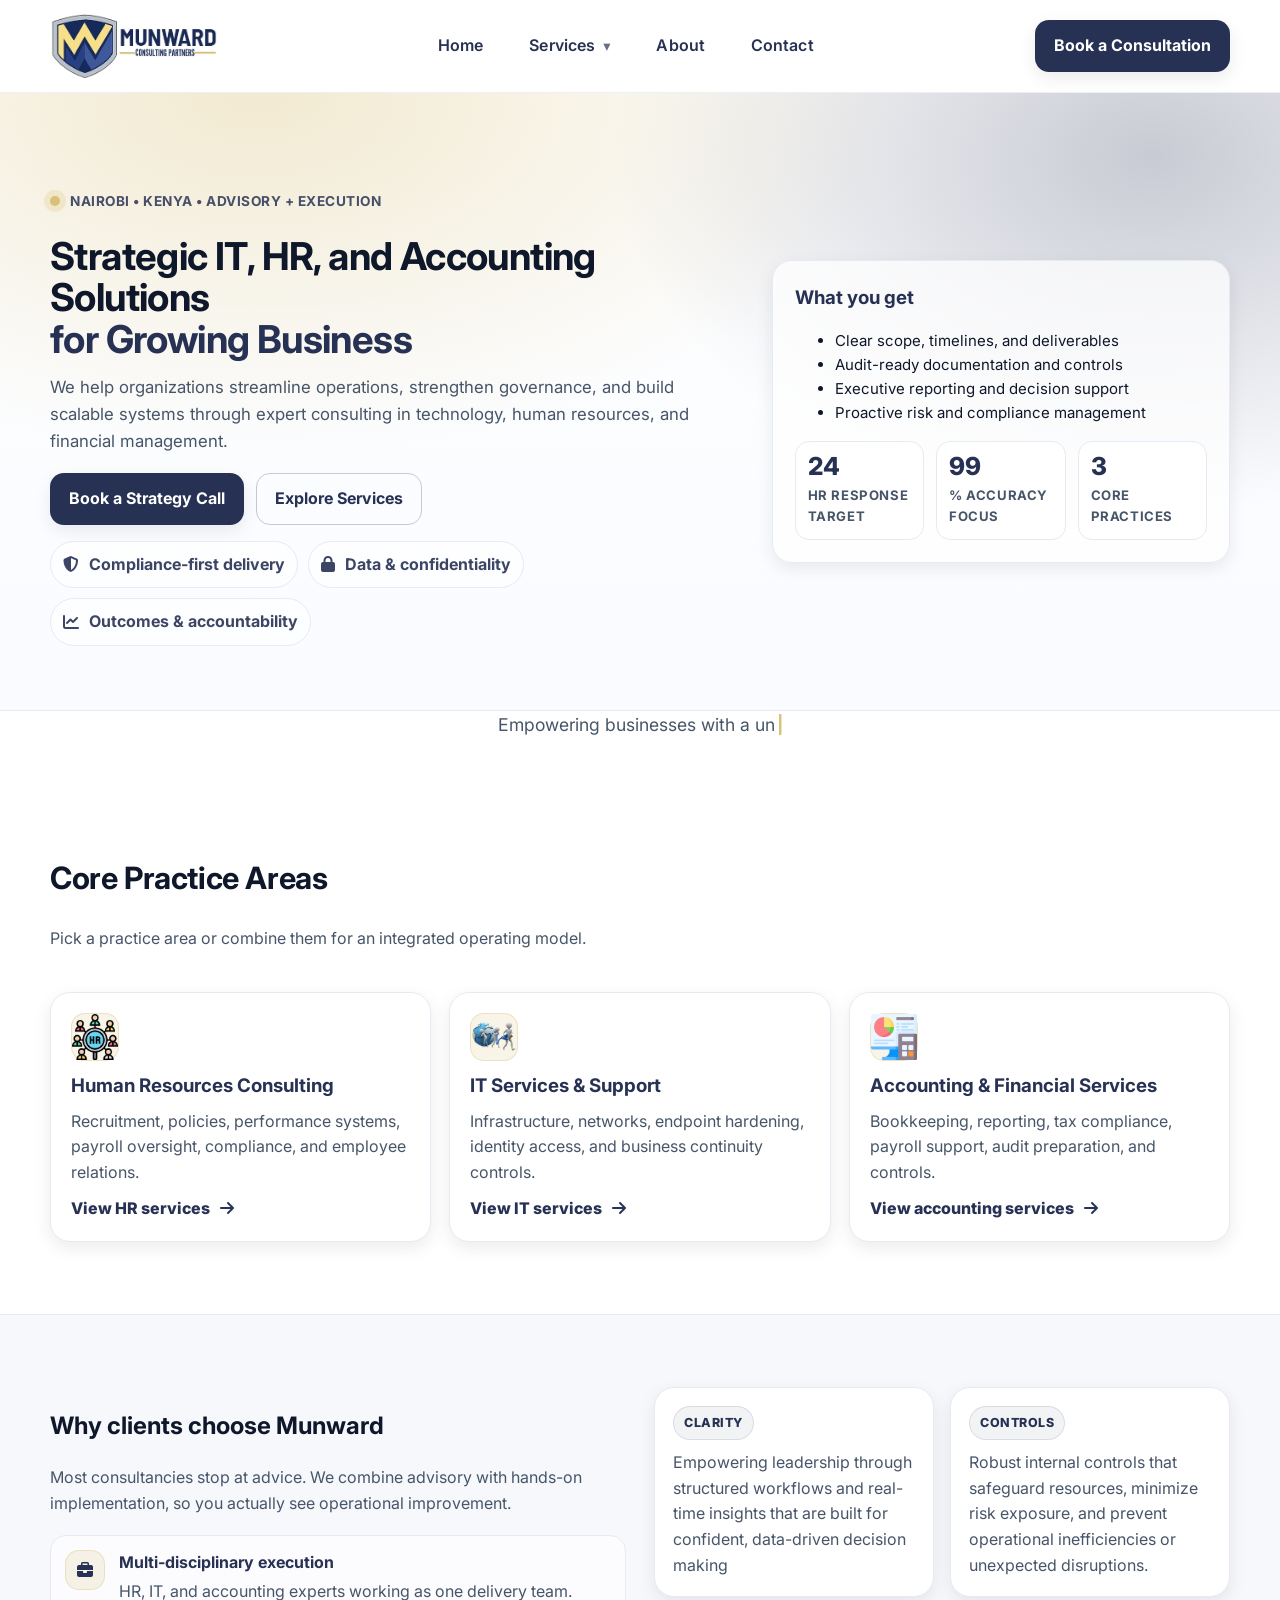
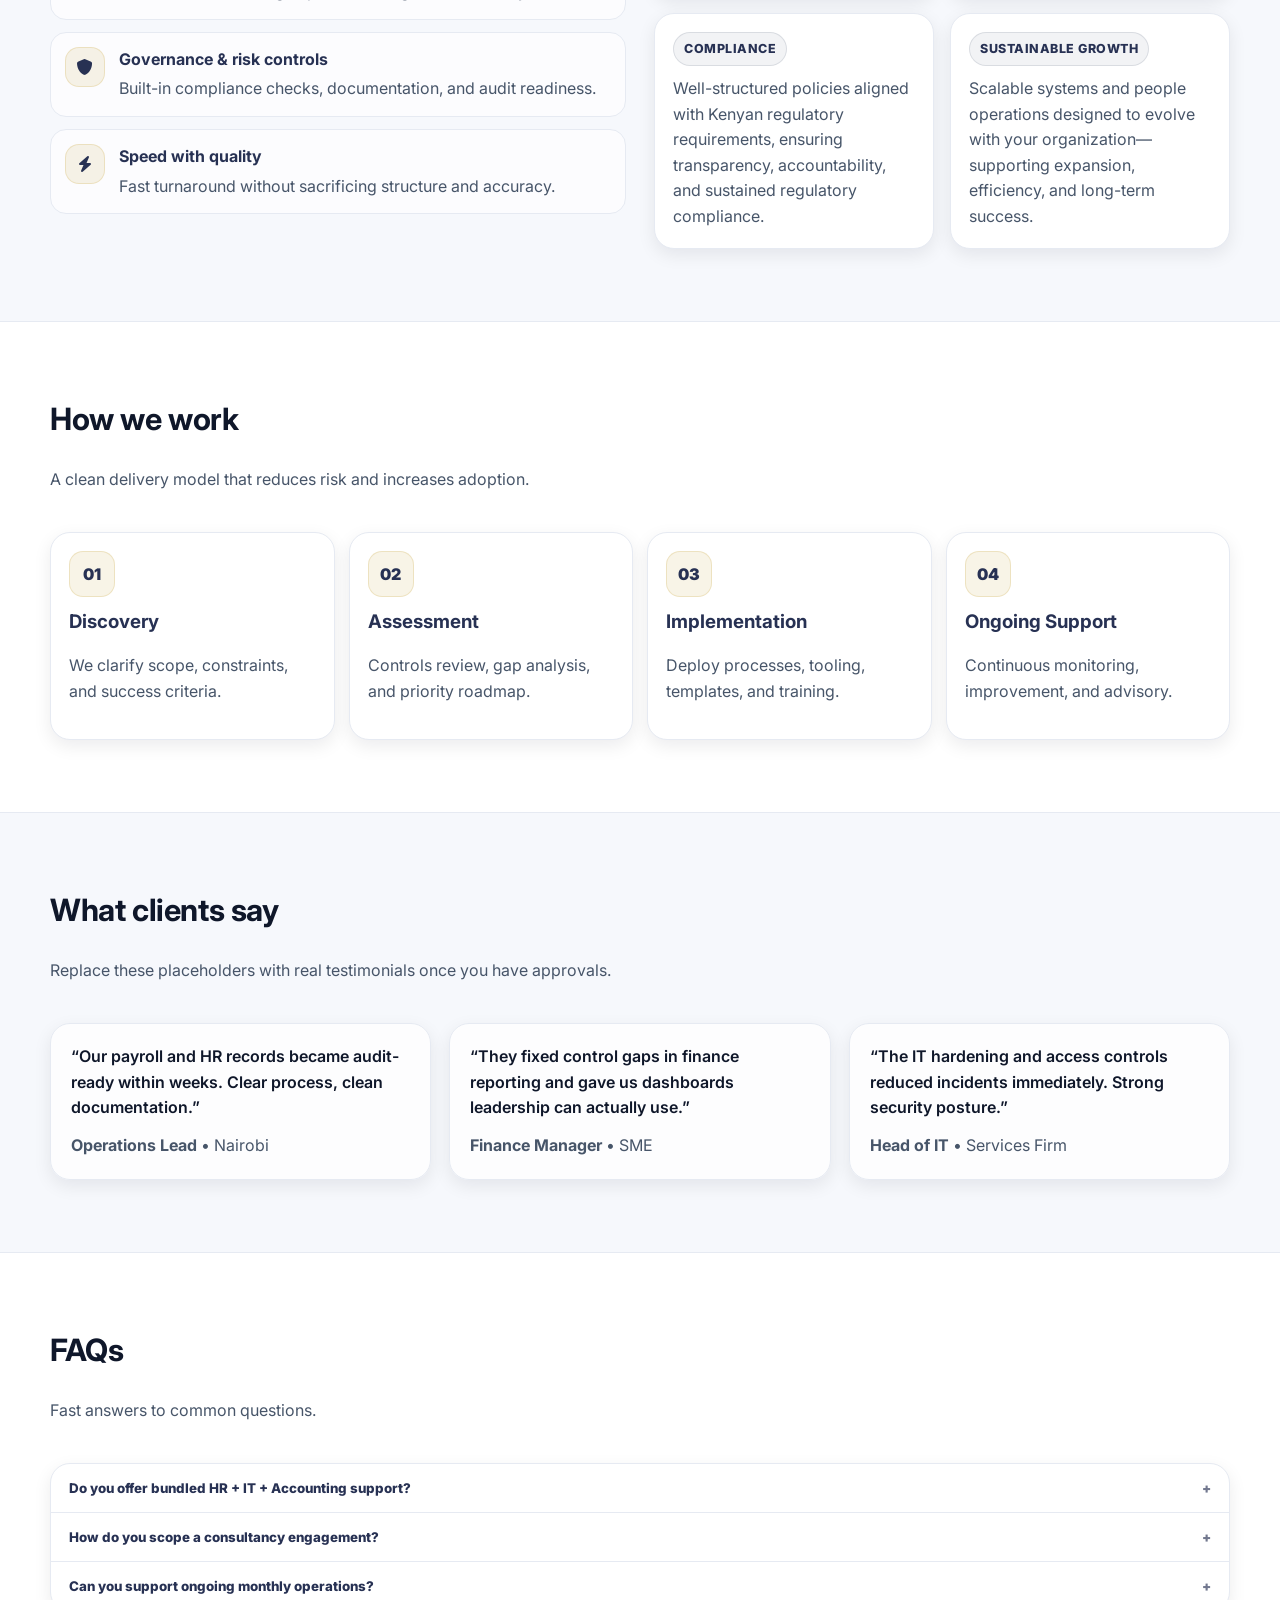
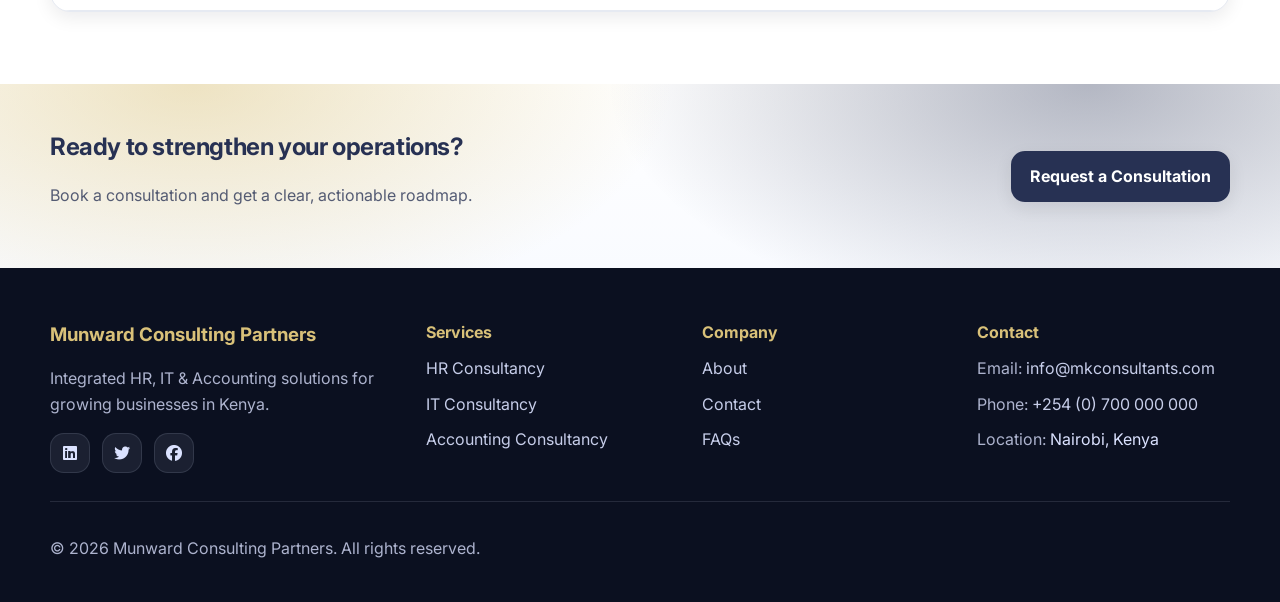
==== commit 95fc1c9e: "Update index.html" ====
--- a/index.html
+++ b/index.html
@@ -179,7 +179,7 @@
         <div class="reveal">
           <h2>Why clients choose Munward</h2>
           <p class="muted">
-            Most consultancies stop at advice. We combine advisory with hands-on implementation—so you actually see operational improvement.
+            Most consultancies stop at advice. We combine advisory with hands-on implementation, so you actually see operational improvement.
           </p>
           <div class="bullets">
             <div class="bullet">
@@ -209,31 +209,27 @@
         <div class="feature-grid reveal" aria-label="Key differentiators">
           <div class="feature">
             <div class="feature-top">
-              <span class="badge">Operating Model</span>
-            </div>
-            <h3>Clarity</h3>
-            <p class="muted">Processes, roles, and reporting so leadership can steer the business.</p>
+              <span class="badge">Clarity</span>
+            </div>
+            <p class="muted">Empowering leadership through structured workflows and real-time insights that are built for confident, data-driven decision making</p>
           </div>
           <div class="feature">
             <div class="feature-top">
               <span class="badge">Controls</span>
             </div>
-            <h3>Control</h3>
-            <p class="muted">Internal controls that reduce leakage, risk, and operational surprises.</p>
+            <p class="muted">Robust internal controls that safeguard resources, minimize risk exposure, and prevent operational inefficiencies or unexpected disruptions.</p>
           </div>
           <div class="feature">
             <div class="feature-top">
               <span class="badge">Compliance</span>
             </div>
-            <h3>Confidence</h3>
-            <p class="muted">Audit-ready records and policies aligned to Kenyan requirements.</p>
+            <p class="muted">Well-structured policies aligned with Kenyan regulatory requirements, ensuring transparency, accountability, and sustained regulatory compliance.</p>
           </div>
           <div class="feature">
             <div class="feature-top">
-              <span class="badge">Growth</span>
-            </div>
-            <h3>Scale</h3>
-            <p class="muted">Systems and people operations built to grow with your organization.</p>
+              <span class="badge">Sustainable Growth</span>
+            </div>
+            <p class="muted">Scalable systems and people operations designed to evolve with your organization—supporting expansion, efficiency, and long-term success.</p>
           </div>
         </div>
       </div>
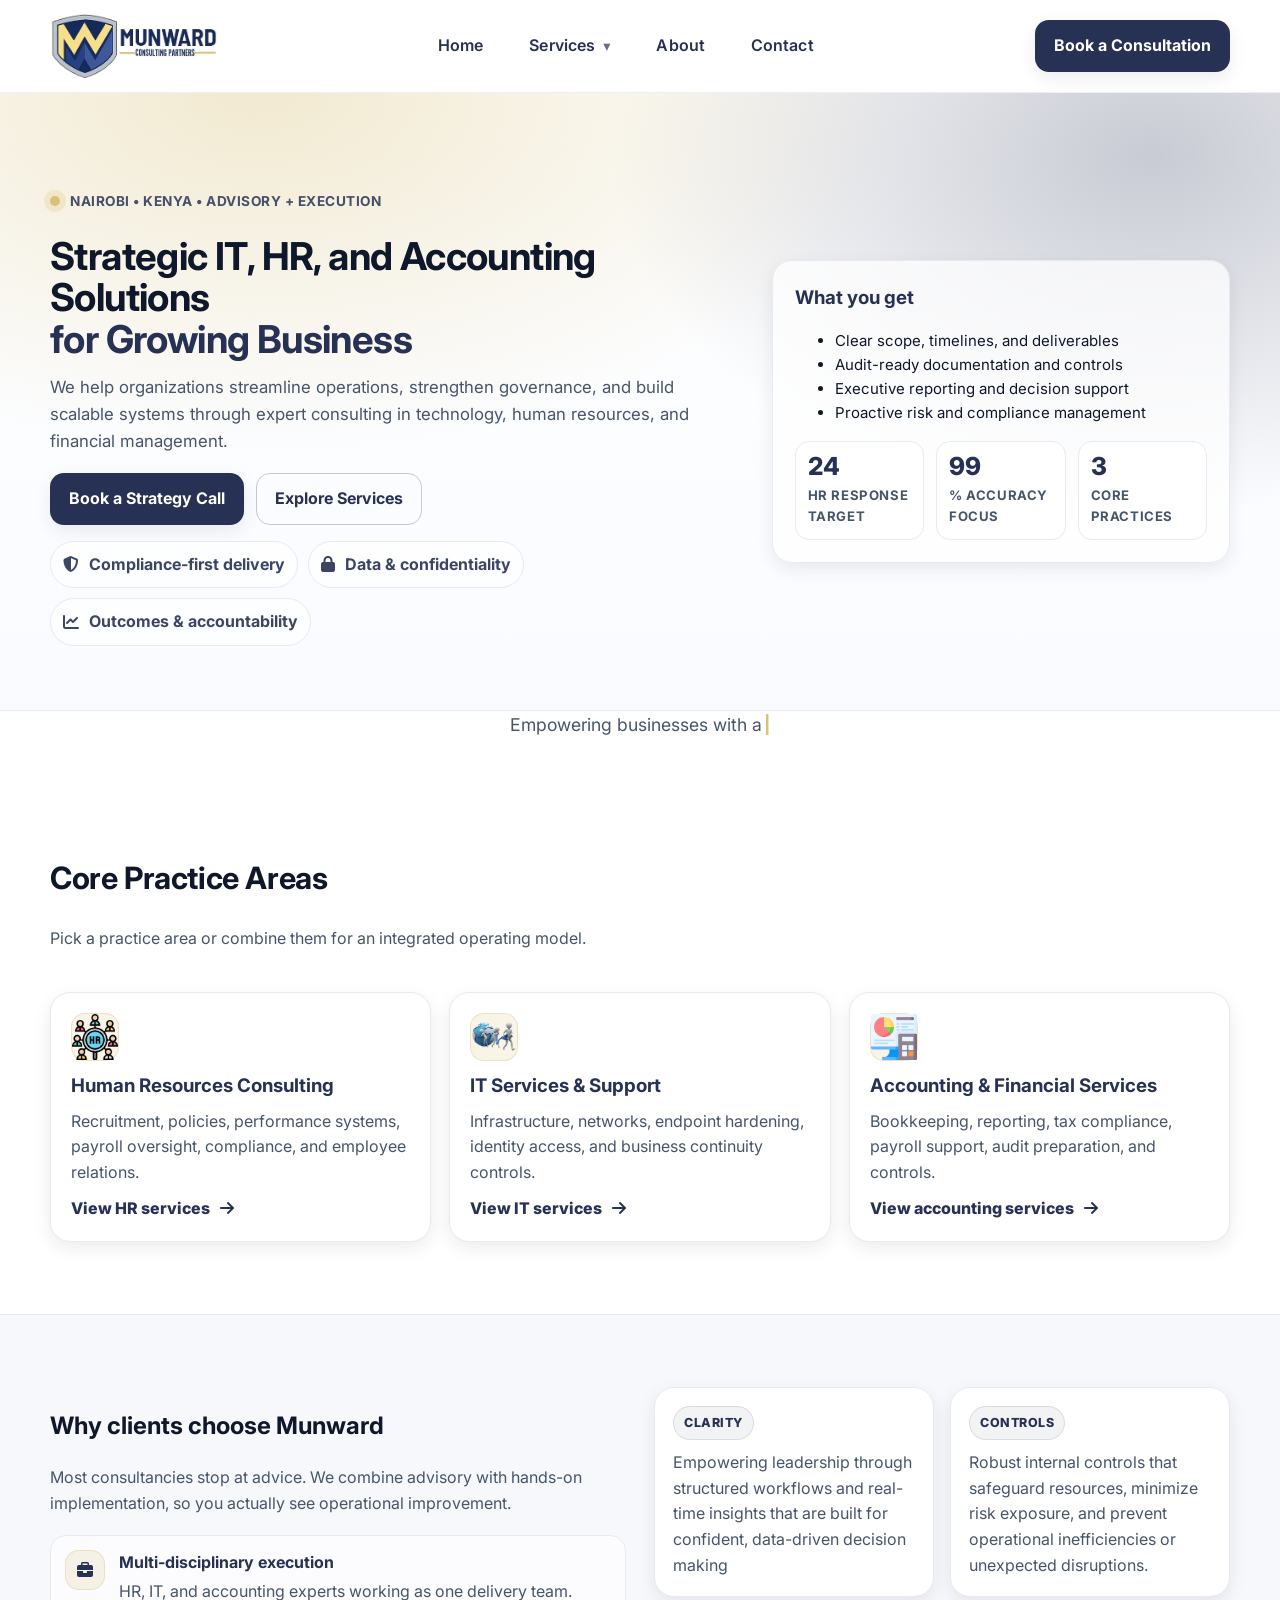
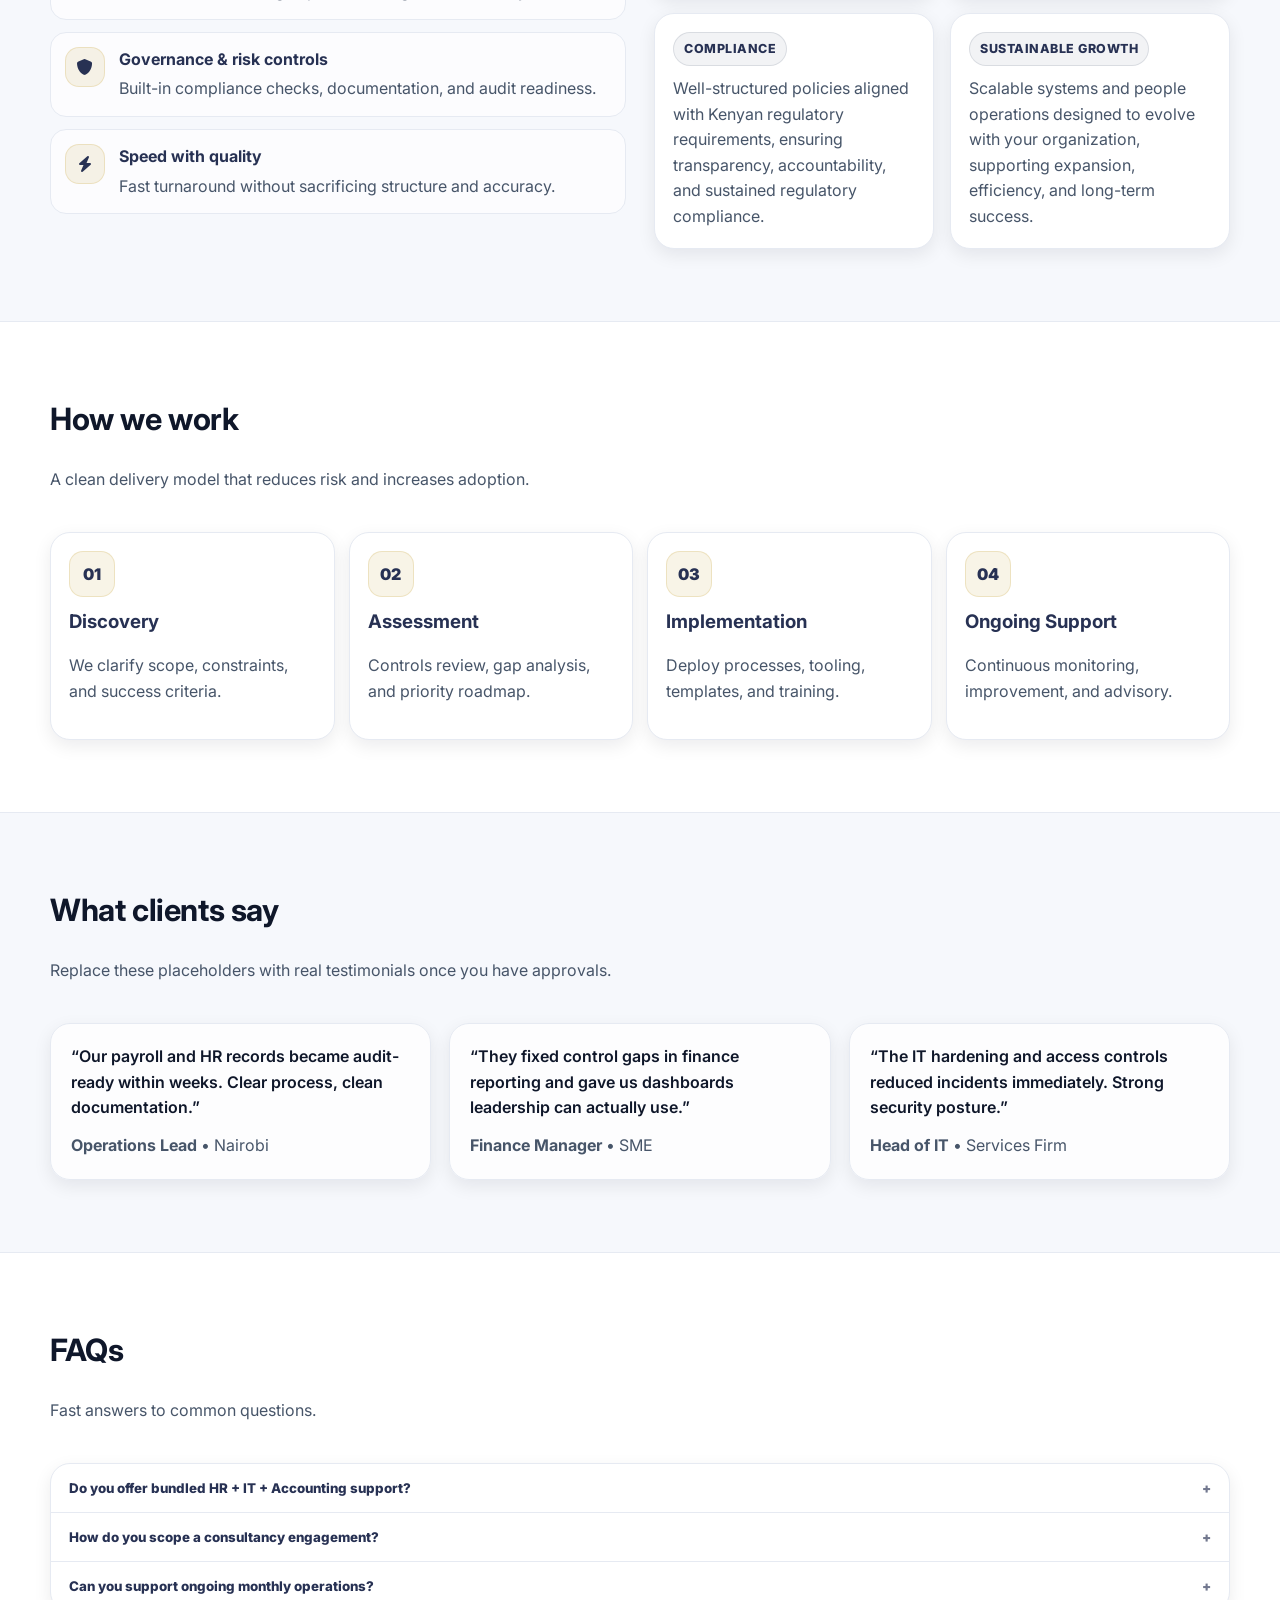
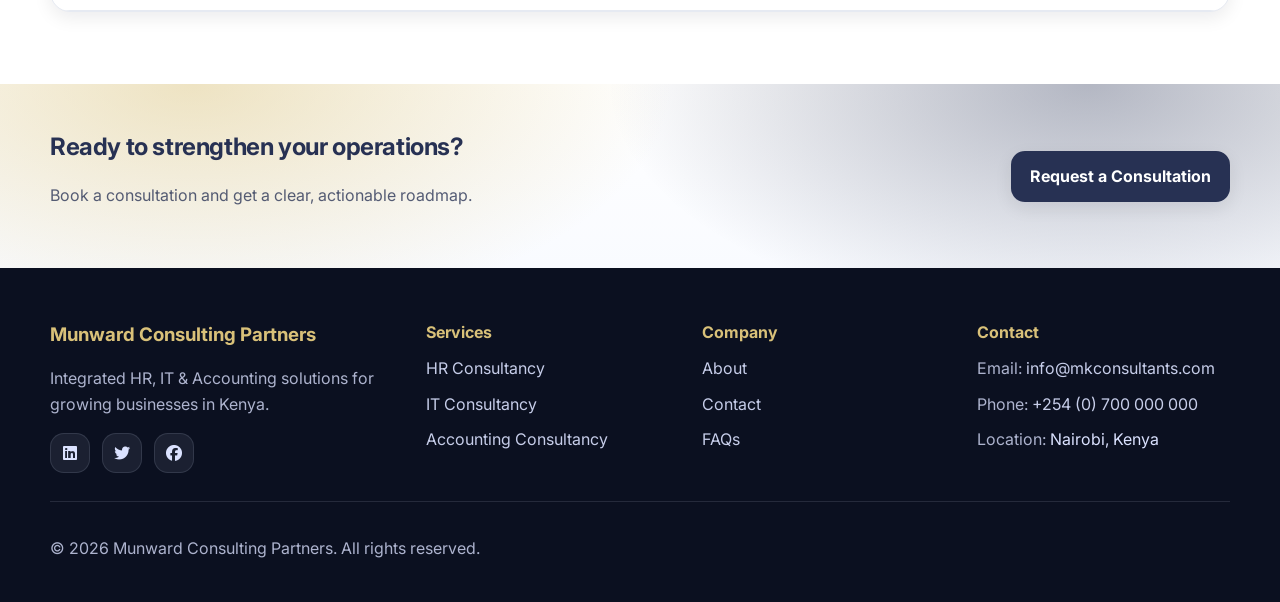
==== commit daf440bc: "Update index.html" ====
--- a/index.html
+++ b/index.html
@@ -229,7 +229,7 @@
             <div class="feature-top">
               <span class="badge">Sustainable Growth</span>
             </div>
-            <p class="muted">Scalable systems and people operations designed to evolve with your organization—supporting expansion, efficiency, and long-term success.</p>
+            <p class="muted">Scalable systems and people operations designed to evolve with your organization, supporting expansion, efficiency, and long-term success.</p>
           </div>
         </div>
       </div>
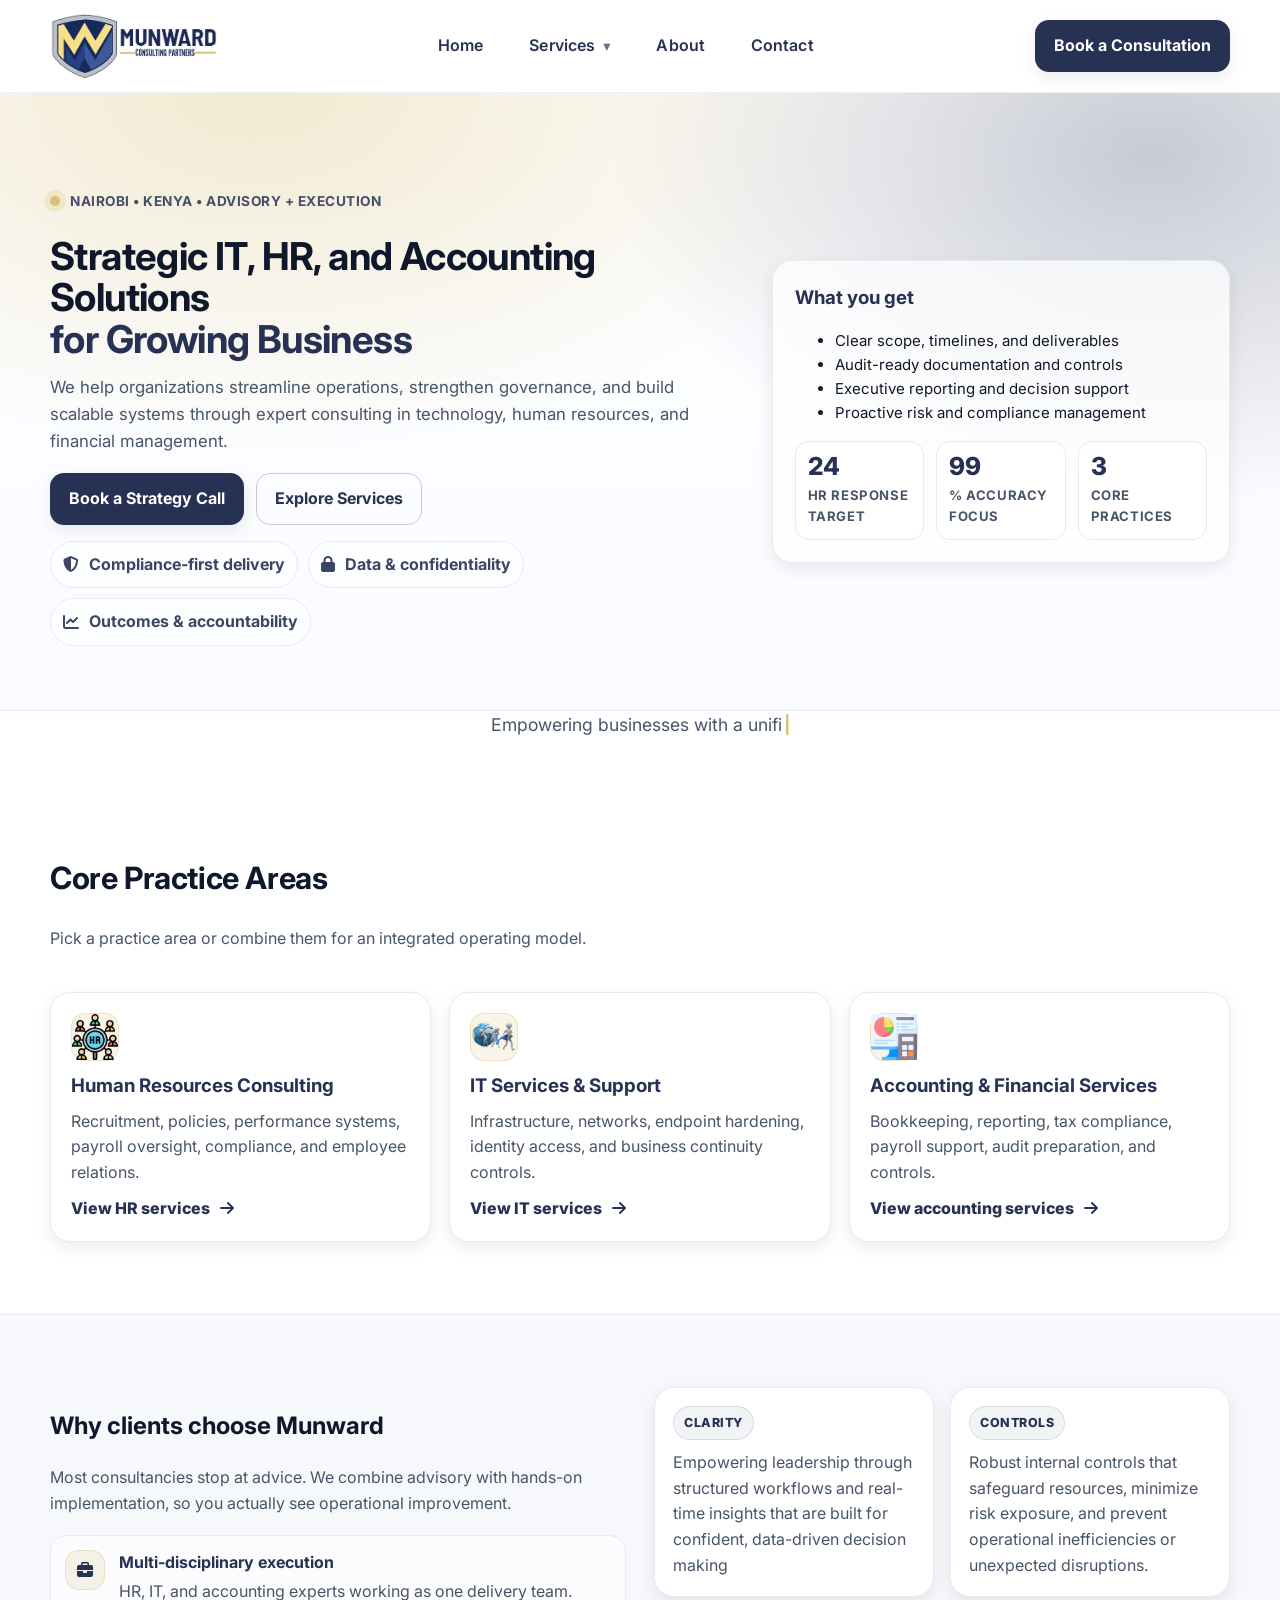
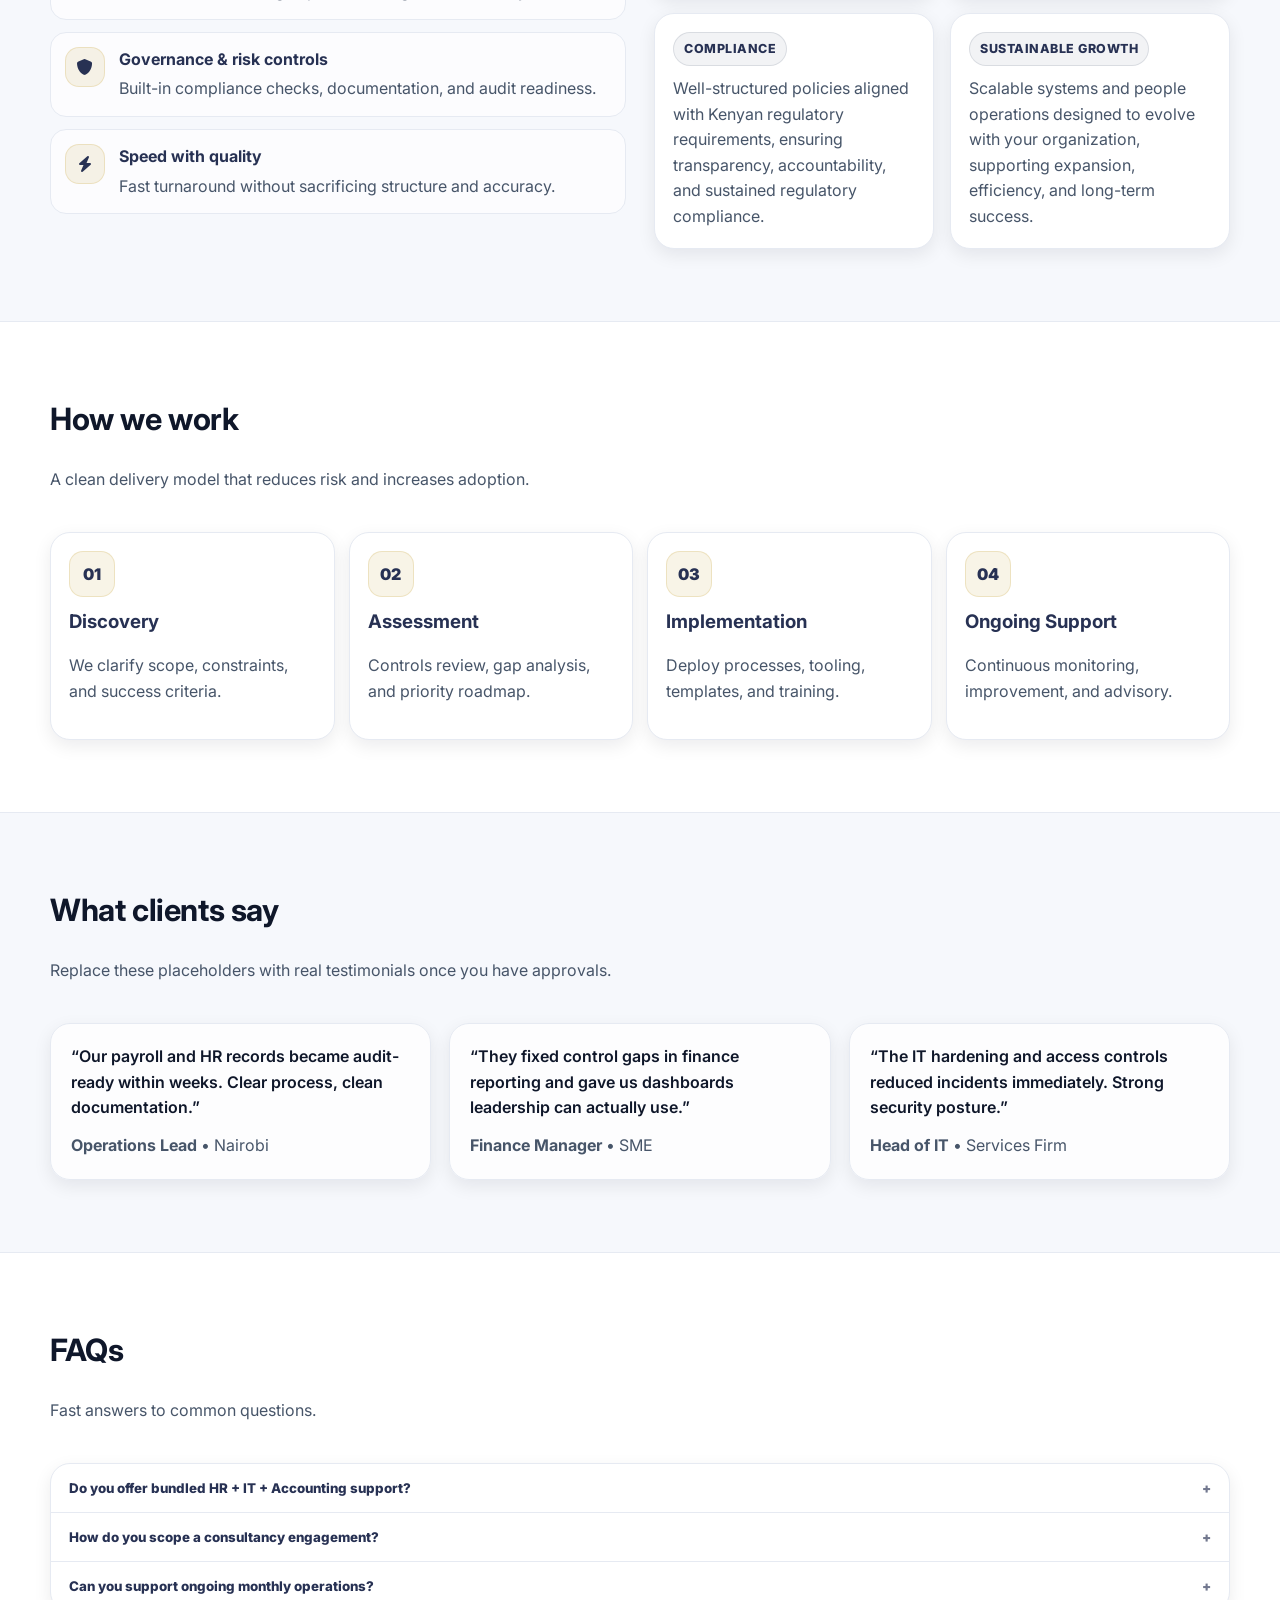
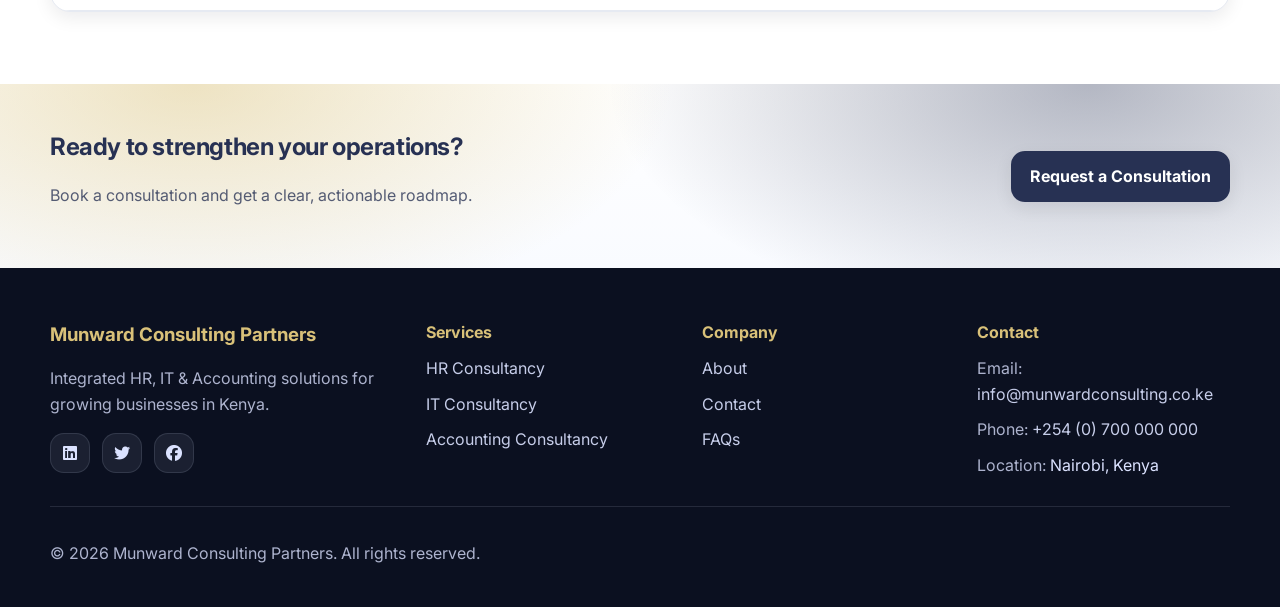
==== commit 41f4cac6: "Update canonical and contact email links" ====
--- a/index.html
+++ b/index.html
@@ -16,22 +16,22 @@
 
   <title>Munward Consulting Partners | HR, IT & Accounting Advisory in Nairobi</title>
   <meta name="description" content="Munward Consulting Partners provides elite HR, IT, and Accounting consultancy in Nairobi. Compliance, cybersecurity, payroll, bookkeeping, and operational controls for growth-focused organizations.">
-  <link rel="canonical" href="https://www.mkconsultants.com">
+  <link rel="canonical" href="https://www.munwardconsulting.co.ke">
   <meta property="og:locale" content="en_KE">
   <meta property="og:type" content="website">
   <meta property="og:title" content="Munward Consulting Partners | HR, IT & Accounting Consultancy">
   <meta property="og:description" content="One trusted partner for HR consulting, IT services, and accounting solutions in Kenya.">
   <meta property="og:image" content="logo.png">
-  <meta property="og:url" content="https://www.mkconsultants.com">
+  <meta property="og:url" content="https://www.munwardconsulting.co.ke">
   <meta property="og:site_name" content="Munward Consulting Partners">
   <script type="application/ld+json">
   {
     "@context": "https://schema.org",
     "@type": "ProfessionalService",
     "name": "Munward Consulting Partners",
-    "url": "https://www.mkconsultants.com",
-    "logo": "https://www.mkconsultants.com/logo.png",
-    "image": "https://www.mkconsultants.com/logo.png",
+    "url": "https://www.munwardconsulting.co.ke",
+    "logo": "https://www.munwardconsulting.co.ke/logo.png",
+    "image": "https://www.munwardconsulting.co.ke/logo.png",
     "description": "Integrated HR, IT, and Accounting consultancy services in Nairobi, Kenya.",
     "areaServed": "KE",
     "address": {
@@ -361,7 +361,7 @@
     <div>
       <h4>Contact</h4>
       <ul class="footer-links">
-        <li><span class="muted">Email:</span> <a href="mailto:info@mkconsultants.com">info@mkconsultants.com</a></li>
+        <li><span class="muted">Email:</span> <a href="mailto:info@munwardconsulting.co.ke">info@munwardconsulting.co.ke</a></li>
         <li><span class="muted">Phone:</span> <a href="tel:+254700000000">+254 (0) 700 000 000</a></li>
         <li><span class="muted">Location:</span> Nairobi, Kenya</li>
       </ul>
--- a/style.css
+++ b/style.css
@@ -934,6 +934,8 @@
 .modal[hidden]{ display:none; }
 .modal-content{
   width:min(560px, 100%);
+  max-height:75vh;     
+  overflow-y:auto;      
   background:var(--surface);
   border:1px solid rgba(230,234,242,.65);
   border-radius:var(--radius-lg);
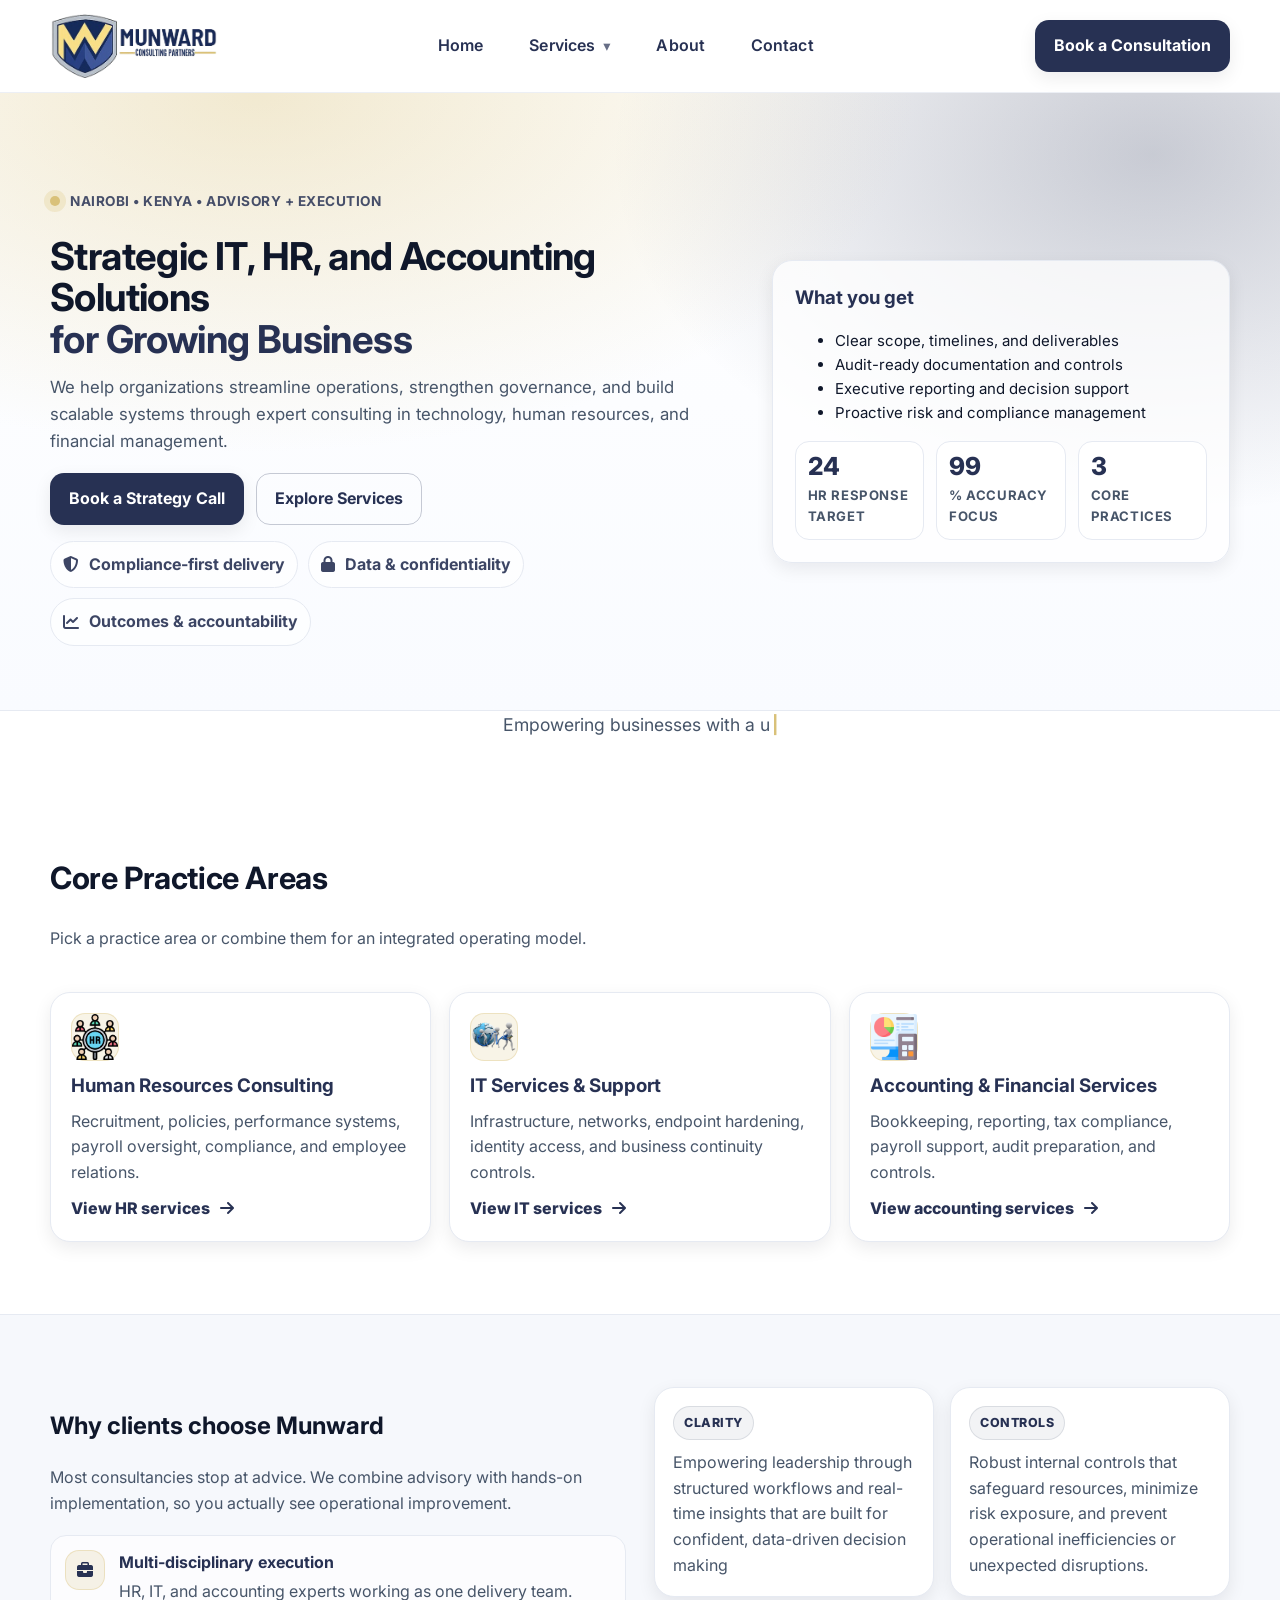
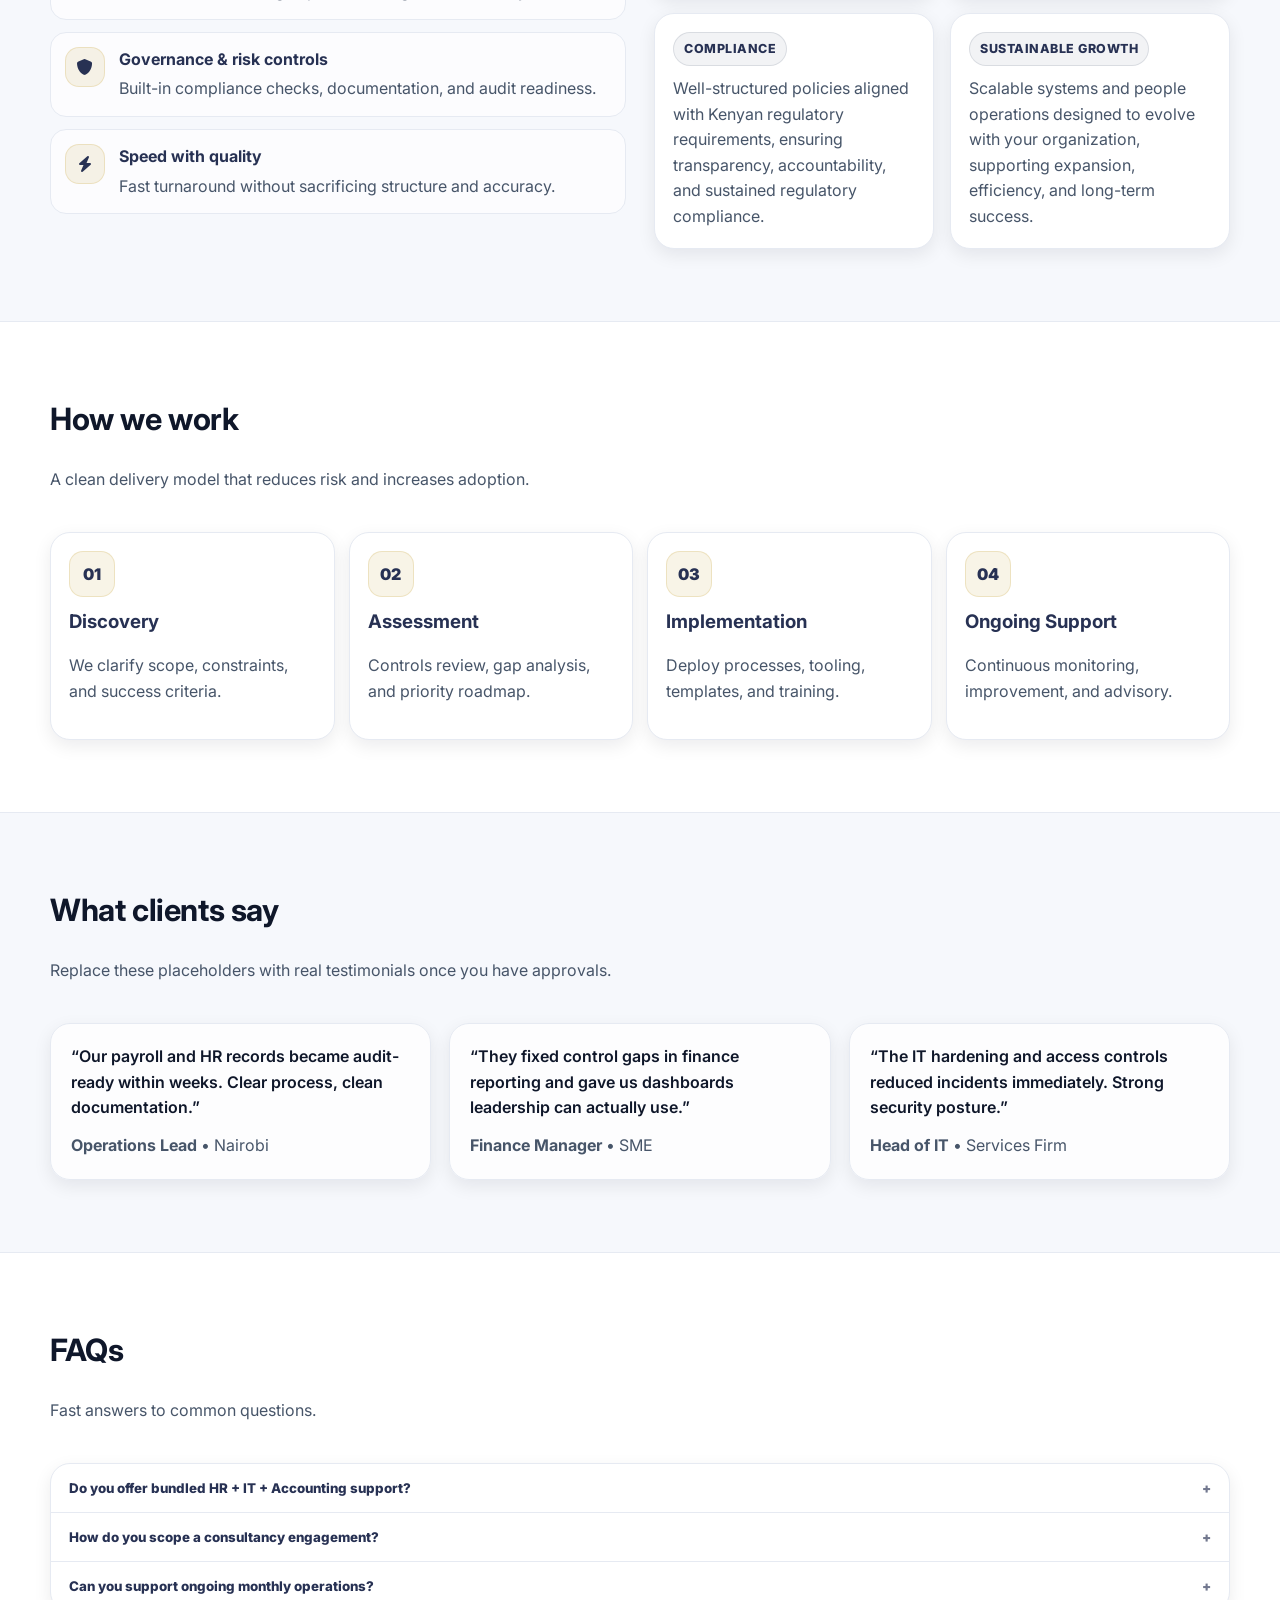
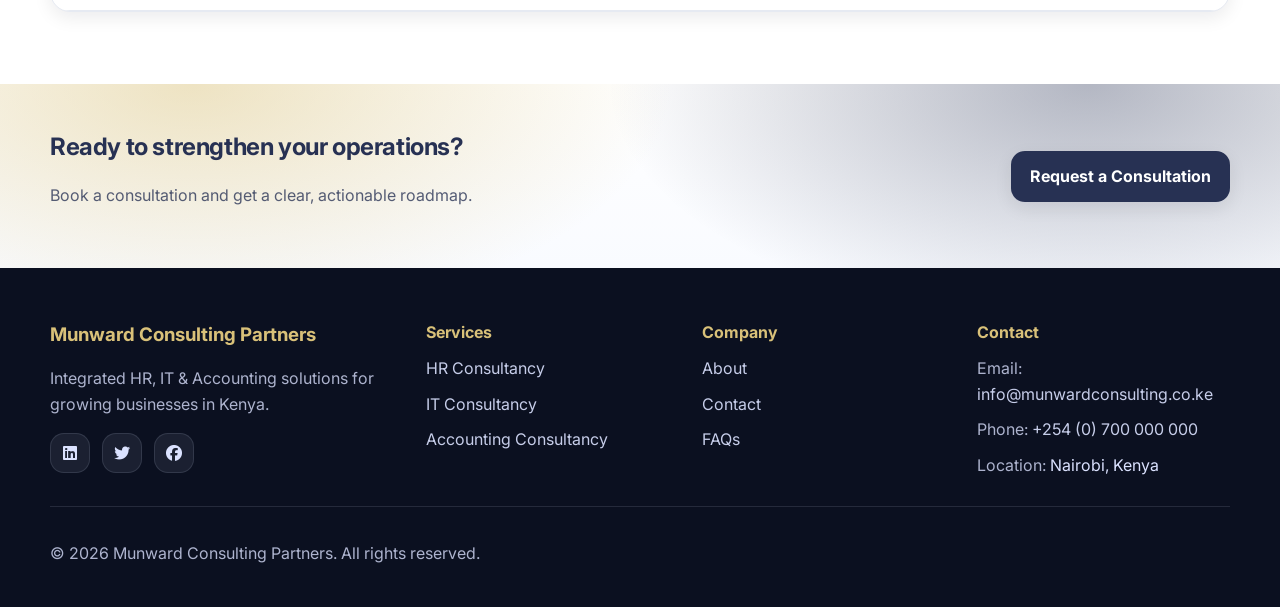
==== commit d1f9bb25: "Update index.html" ====
--- a/index.html
+++ b/index.html
@@ -16,13 +16,13 @@
 
   <title>Munward Consulting Partners | HR, IT & Accounting Advisory in Nairobi</title>
   <meta name="description" content="Munward Consulting Partners provides elite HR, IT, and Accounting consultancy in Nairobi. Compliance, cybersecurity, payroll, bookkeeping, and operational controls for growth-focused organizations.">
-  <link rel="canonical" href="https://www.munwardconsulting.co.ke">
+  <link rel="canonical" href="https://www.munwardconsulting.co.ke/">
   <meta property="og:locale" content="en_KE">
   <meta property="og:type" content="website">
   <meta property="og:title" content="Munward Consulting Partners | HR, IT & Accounting Consultancy">
   <meta property="og:description" content="One trusted partner for HR consulting, IT services, and accounting solutions in Kenya.">
   <meta property="og:image" content="logo.png">
-  <meta property="og:url" content="https://www.munwardconsulting.co.ke">
+  <meta property="og:url" content="https://www.munwardconsulting.co.ke/">
   <meta property="og:site_name" content="Munward Consulting Partners">
   <script type="application/ld+json">
   {
@@ -53,7 +53,7 @@
 
 <header class="site-header" role="banner">
   <div class="container header-inner">
-    <a class="brand" href="index.html" aria-label="Munward Consulting Partners Home">
+    <a class="brand" href="/" aria-label="Munward Consulting Partners Home">
       <img src="logo.png" alt="Munward Consulting Partners" class="brand-logo">
     </a>
 
@@ -63,22 +63,22 @@
 
     <nav class="site-nav" aria-label="Primary">
       <ul id="primary-navigation" class="nav-links">
-        <li><a href="index.html" data-nav>Home</a></li>
+        <li><a href="/" data-nav>Home</a></li>
         <li class="dropdown">
           <a href="#" class="dropdown-toggle" data-nav aria-haspopup="true" aria-expanded="false">Services</a>
           <ul class="dropdown-menu" role="menu">
-            <li role="none"><a role="menuitem" href="hr.html">HR Consultancy</a></li>
-            <li role="none"><a role="menuitem" href="it.html">IT Consultancy</a></li>
-            <li role="none"><a role="menuitem" href="accounting.html">Accounting Consultancy</a></li>
+            <li role="none"><a role="menuitem" href="/hr">HR Consultancy</a></li>
+            <li role="none"><a role="menuitem" href="/it">IT Consultancy</a></li>
+            <li role="none"><a role="menuitem" href="/accounting">Accounting Consultancy</a></li>
           </ul>
         </li>
-        <li><a href="about.html" data-nav>About</a></li>
-        <li><a href="contact.html" data-nav>Contact</a></li>
+        <li><a href="/about" data-nav>About</a></li>
+        <li><a href="/contact" data-nav>Contact</a></li>
       </ul>
     </nav>
 
     <div class="header-cta">
-      <a class="btn btn-primary" href="contact.html">Book a Consultation</a>
+      <a class="btn btn-primary" href="/contact">Book a Consultation</a>
     </div>
   </div>
 </header>
@@ -94,7 +94,7 @@
         </p>
 
         <div class="hero-actions">
-          <a class="btn btn-primary" href="contact.html">Book a Strategy Call</a>
+          <a class="btn btn-primary" href="/contact">Book a Strategy Call</a>
           <a class="btn btn-ghost" href="#services">Explore Services</a>
         </div>
 
@@ -153,21 +153,21 @@
           <div class="card-icon"><img src="images/hr.png" alt="" loading="lazy"></div>
           <h3>Human Resources Consulting</h3>
           <p>Recruitment, policies, performance systems, payroll oversight, compliance, and employee relations.</p>
-          <a class="card-link" href="hr.html">View HR services <i class="fa-solid fa-arrow-right"></i></a>
+          <a class="card-link" href="/hr">View HR services <i class="fa-solid fa-arrow-right"></i></a>
         </article>
 
         <article class="card reveal">
           <div class="card-icon"><img src="images/it.png" alt="" loading="lazy"></div>
           <h3>IT Services & Support</h3>
           <p>Infrastructure, networks, endpoint hardening, identity access, and business continuity controls.</p>
-          <a class="card-link" href="it.html">View IT services <i class="fa-solid fa-arrow-right"></i></a>
+          <a class="card-link" href="/it">View IT services <i class="fa-solid fa-arrow-right"></i></a>
         </article>
 
         <article class="card reveal">
           <div class="card-icon"><img src="images/accounting.png" alt="" loading="lazy"></div>
           <h3>Accounting & Financial Services</h3>
           <p>Bookkeeping, reporting, tax compliance, payroll support, audit preparation, and controls.</p>
-          <a class="card-link" href="accounting.html">View accounting services <i class="fa-solid fa-arrow-right"></i></a>
+          <a class="card-link" href="/accounting">View accounting services <i class="fa-solid fa-arrow-right"></i></a>
         </article>
       </div>
     </div>
@@ -324,7 +324,7 @@
         <h2>Ready to strengthen your operations?</h2>
         <p class="muted">Book a consultation and get a clear, actionable roadmap.</p>
       </div>
-      <a class="btn btn-primary" href="contact.html">Request a Consultation</a>
+      <a class="btn btn-primary" href="/contact">Request a Consultation</a>
     </div>
   </section>
 </main>
@@ -343,18 +343,18 @@
     <div>
       <h4>Services</h4>
       <ul class="footer-links">
-        <li><a href="hr.html">HR Consultancy</a></li>
-        <li><a href="it.html">IT Consultancy</a></li>
-        <li><a href="accounting.html">Accounting Consultancy</a></li>
+        <li><a href="/hr">HR Consultancy</a></li>
+        <li><a href="/it">IT Consultancy</a></li>
+        <li><a href="/accounting">Accounting Consultancy</a></li>
       </ul>
     </div>
 
     <div>
       <h4>Company</h4>
       <ul class="footer-links">
-        <li><a href="about.html">About</a></li>
-        <li><a href="contact.html">Contact</a></li>
-        <li><a href="index.html#faq">FAQs</a></li>
+        <li><a href="/about">About</a></li>
+        <li><a href="/contact">Contact</a></li>
+        <li><a href="/#faq">FAQs</a></li>
       </ul>
     </div>
 
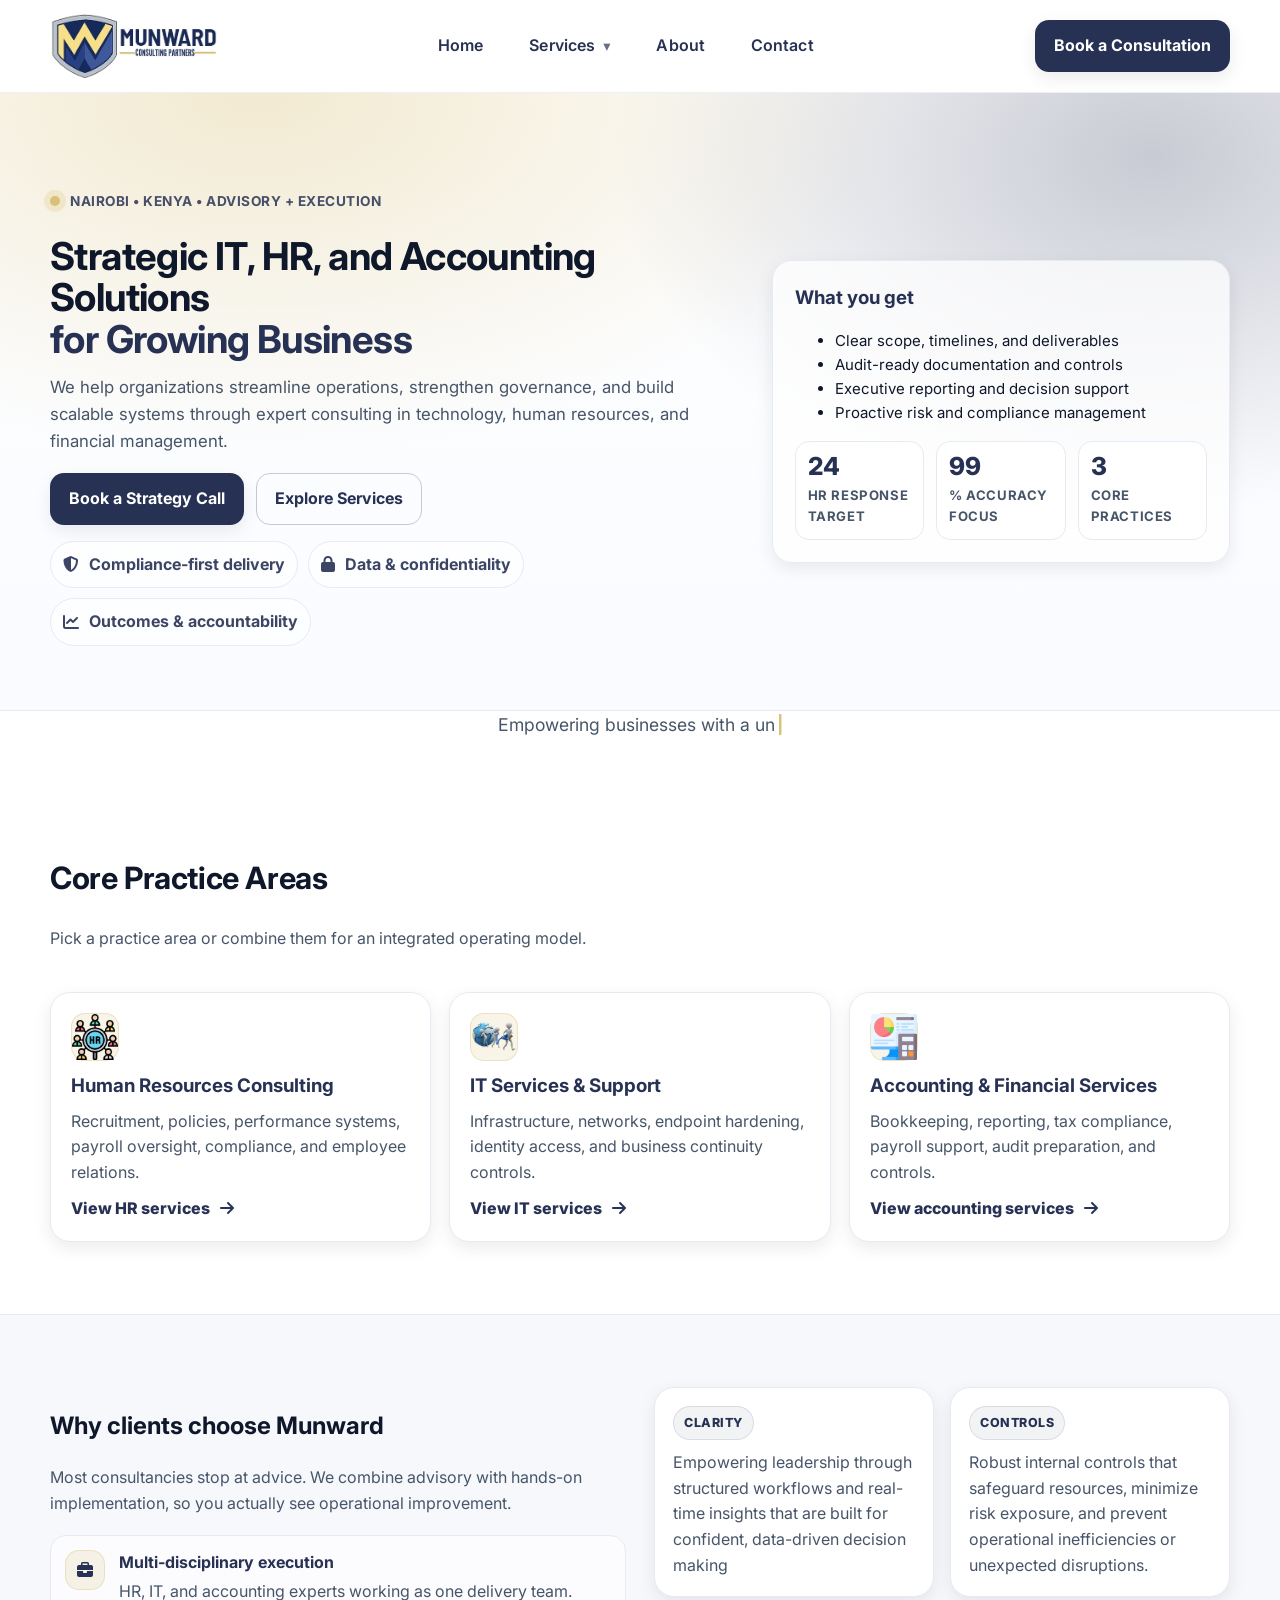
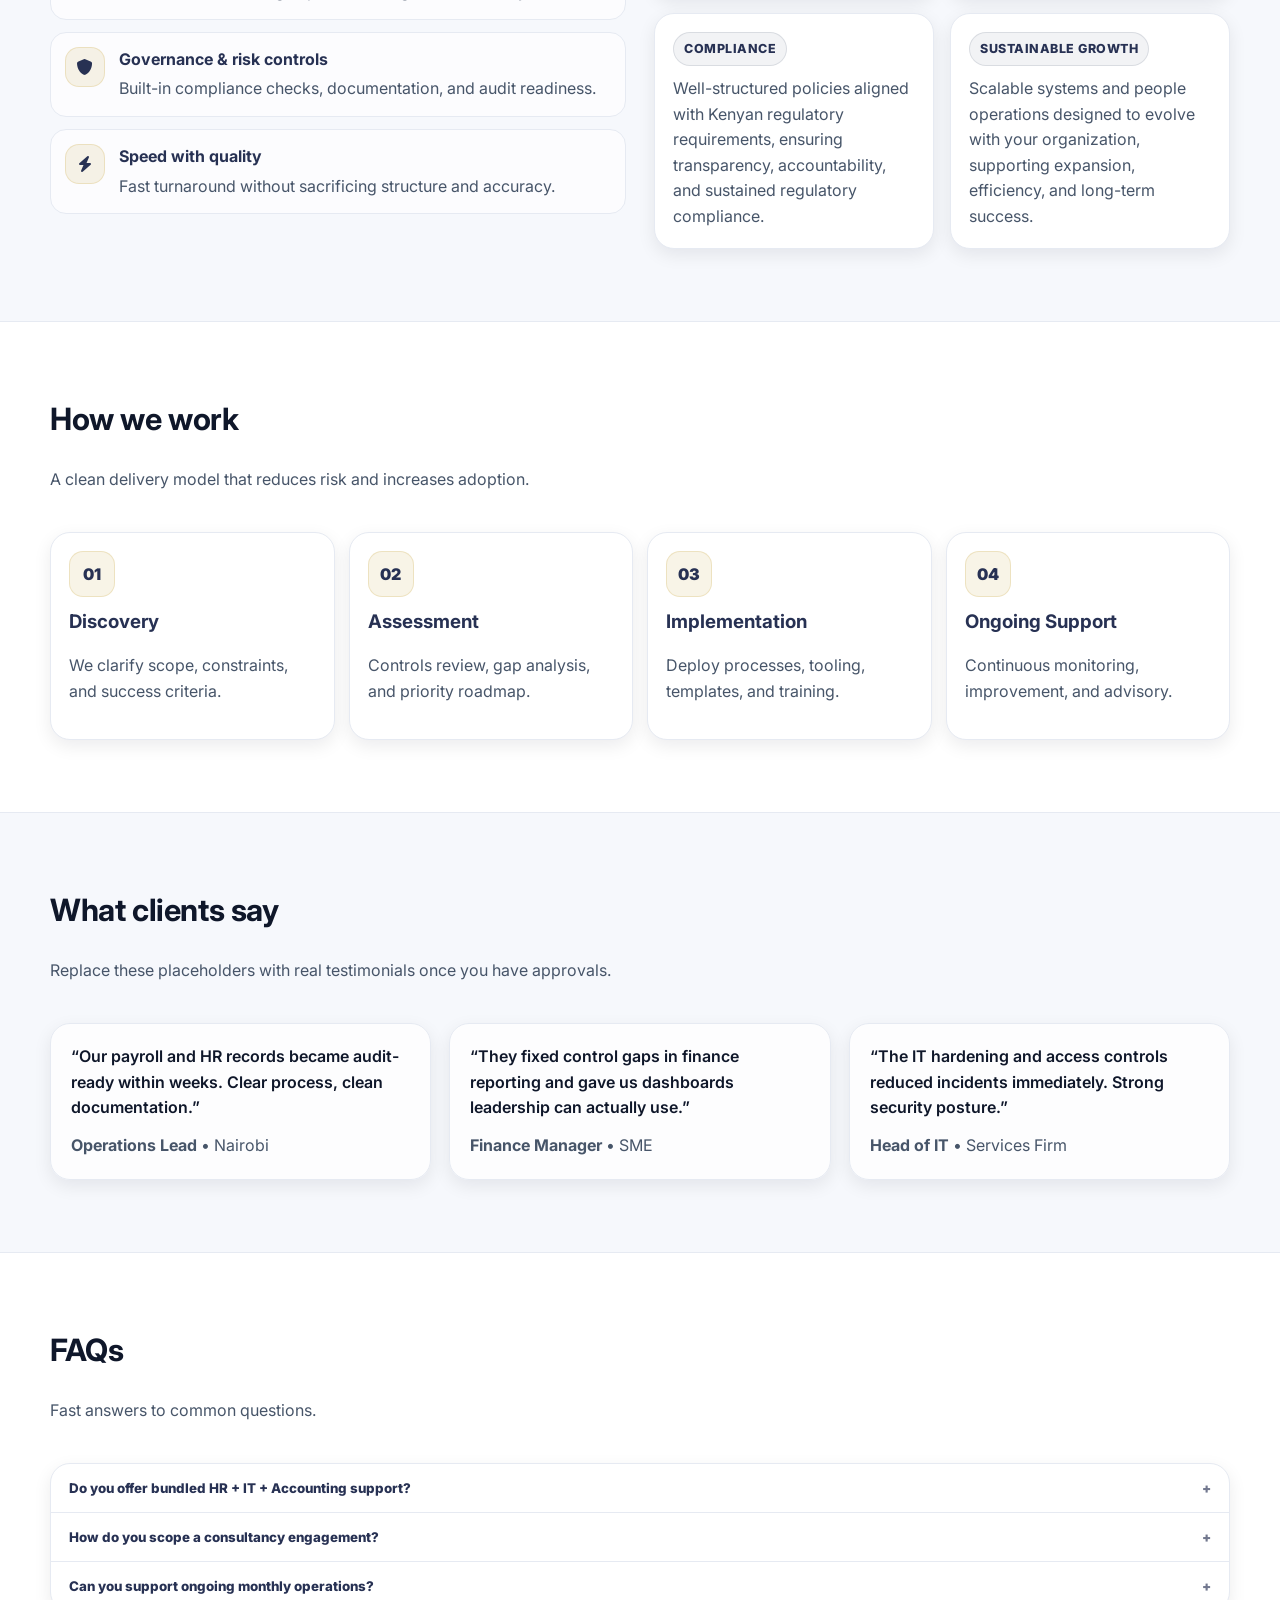
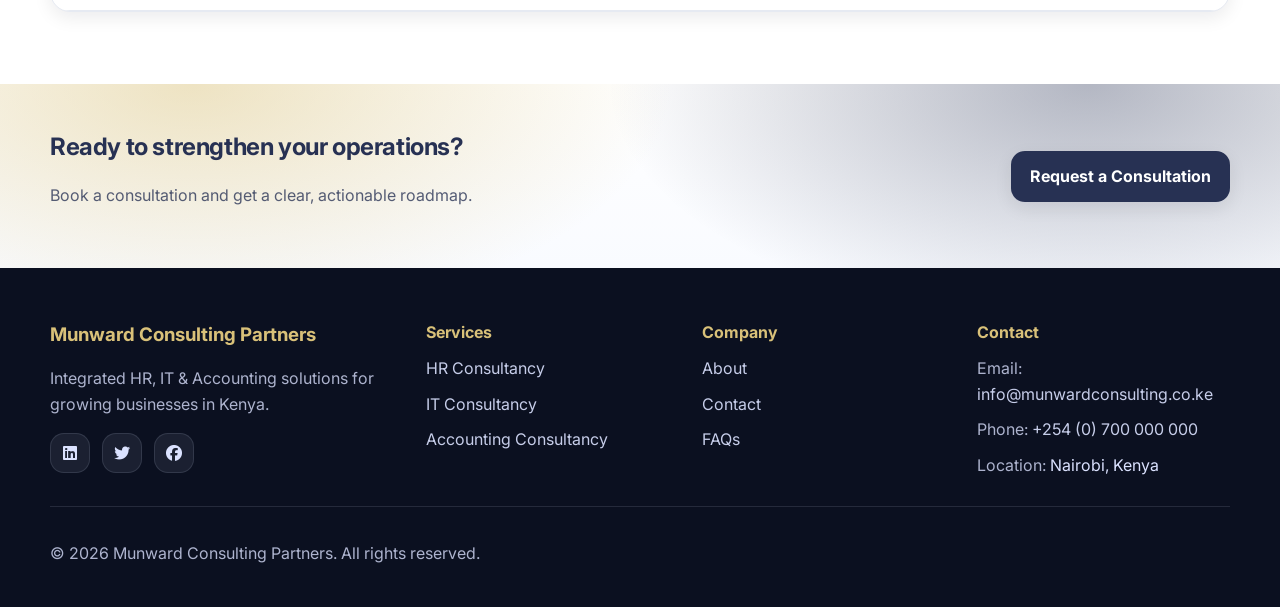
==== commit a2a85be5: "Update index.html" ====
--- a/index.html
+++ b/index.html
@@ -16,7 +16,7 @@
 
   <title>Munward Consulting Partners | HR, IT & Accounting Advisory in Nairobi</title>
   <meta name="description" content="Munward Consulting Partners provides elite HR, IT, and Accounting consultancy in Nairobi. Compliance, cybersecurity, payroll, bookkeeping, and operational controls for growth-focused organizations.">
-  <link rel="canonical" href="https://www.munwardconsulting.co.ke/">
+  <link rel="canonical" ="https://www.munwardconsulting.co.ke/">
   <meta property="og:locale" content="en_KE">
   <meta property="og:type" content="website">
   <meta property="og:title" content="Munward Consulting Partners | HR, IT & Accounting Consultancy">
@@ -53,7 +53,7 @@
 
 <header class="site-header" role="banner">
   <div class="container header-inner">
-    <a class="brand" href="/" aria-label="Munward Consulting Partners Home">
+    <a class="brand" href="index.html" aria-label="Munward Consulting Partners Home">
       <img src="logo.png" alt="Munward Consulting Partners" class="brand-logo">
     </a>
 
@@ -63,22 +63,22 @@
 
     <nav class="site-nav" aria-label="Primary">
       <ul id="primary-navigation" class="nav-links">
-        <li><a href="/" data-nav>Home</a></li>
+        <li><a href="index.html" data-nav>Home</a></li>
         <li class="dropdown">
           <a href="#" class="dropdown-toggle" data-nav aria-haspopup="true" aria-expanded="false">Services</a>
           <ul class="dropdown-menu" role="menu">
-            <li role="none"><a role="menuitem" href="/hr">HR Consultancy</a></li>
-            <li role="none"><a role="menuitem" href="/it">IT Consultancy</a></li>
-            <li role="none"><a role="menuitem" href="/accounting">Accounting Consultancy</a></li>
+            <li role="none"><a role="menuitem" href="hr.html">HR Consultancy</a></li>
+            <li role="none"><a role="menuitem" href="it.html">IT Consultancy</a></li>
+            <li role="none"><a role="menuitem" href="accounting.html">Accounting Consultancy</a></li>
           </ul>
         </li>
-        <li><a href="/about" data-nav>About</a></li>
-        <li><a href="/contact" data-nav>Contact</a></li>
+        <li><a href="about.html" data-nav>About</a></li>
+        <li><a href="contact.html" data-nav>Contact</a></li>
       </ul>
     </nav>
 
     <div class="header-cta">
-      <a class="btn btn-primary" href="/contact">Book a Consultation</a>
+      <a class="btn btn-primary" href="contact.html">Book a Consultation</a>
     </div>
   </div>
 </header>
@@ -94,7 +94,7 @@
         </p>
 
         <div class="hero-actions">
-          <a class="btn btn-primary" href="/contact">Book a Strategy Call</a>
+          <a class="btn btn-primary" href="contact.html">Book a Strategy Call</a>
           <a class="btn btn-ghost" href="#services">Explore Services</a>
         </div>
 
@@ -153,21 +153,21 @@
           <div class="card-icon"><img src="images/hr.png" alt="" loading="lazy"></div>
           <h3>Human Resources Consulting</h3>
           <p>Recruitment, policies, performance systems, payroll oversight, compliance, and employee relations.</p>
-          <a class="card-link" href="/hr">View HR services <i class="fa-solid fa-arrow-right"></i></a>
+          <a class="card-link" href="hr.html">View HR services <i class="fa-solid fa-arrow-right"></i></a>
         </article>
 
         <article class="card reveal">
           <div class="card-icon"><img src="images/it.png" alt="" loading="lazy"></div>
           <h3>IT Services & Support</h3>
           <p>Infrastructure, networks, endpoint hardening, identity access, and business continuity controls.</p>
-          <a class="card-link" href="/it">View IT services <i class="fa-solid fa-arrow-right"></i></a>
+          <a class="card-link" href="it.html">View IT services <i class="fa-solid fa-arrow-right"></i></a>
         </article>
 
         <article class="card reveal">
           <div class="card-icon"><img src="images/accounting.png" alt="" loading="lazy"></div>
           <h3>Accounting & Financial Services</h3>
           <p>Bookkeeping, reporting, tax compliance, payroll support, audit preparation, and controls.</p>
-          <a class="card-link" href="/accounting">View accounting services <i class="fa-solid fa-arrow-right"></i></a>
+          <a class="card-link" href="accounting.html">View accounting services <i class="fa-solid fa-arrow-right"></i></a>
         </article>
       </div>
     </div>
@@ -324,7 +324,7 @@
         <h2>Ready to strengthen your operations?</h2>
         <p class="muted">Book a consultation and get a clear, actionable roadmap.</p>
       </div>
-      <a class="btn btn-primary" href="/contact">Request a Consultation</a>
+      <a class="btn btn-primary" href="contact.html">Request a Consultation</a>
     </div>
   </section>
 </main>
@@ -343,18 +343,18 @@
     <div>
       <h4>Services</h4>
       <ul class="footer-links">
-        <li><a href="/hr">HR Consultancy</a></li>
-        <li><a href="/it">IT Consultancy</a></li>
-        <li><a href="/accounting">Accounting Consultancy</a></li>
+        <li><a href="hr.html">HR Consultancy</a></li>
+        <li><a href="it.html">IT Consultancy</a></li>
+        <li><a href="accounting.html">Accounting Consultancy</a></li>
       </ul>
     </div>
 
     <div>
       <h4>Company</h4>
       <ul class="footer-links">
-        <li><a href="/about">About</a></li>
-        <li><a href="/contact">Contact</a></li>
-        <li><a href="/#faq">FAQs</a></li>
+        <li><a href="about.html">About</a></li>
+        <li><a href="contact.html">Contact</a></li>
+        <li><a href="index.html/#faq">FAQs</a></li>
       </ul>
     </div>
 
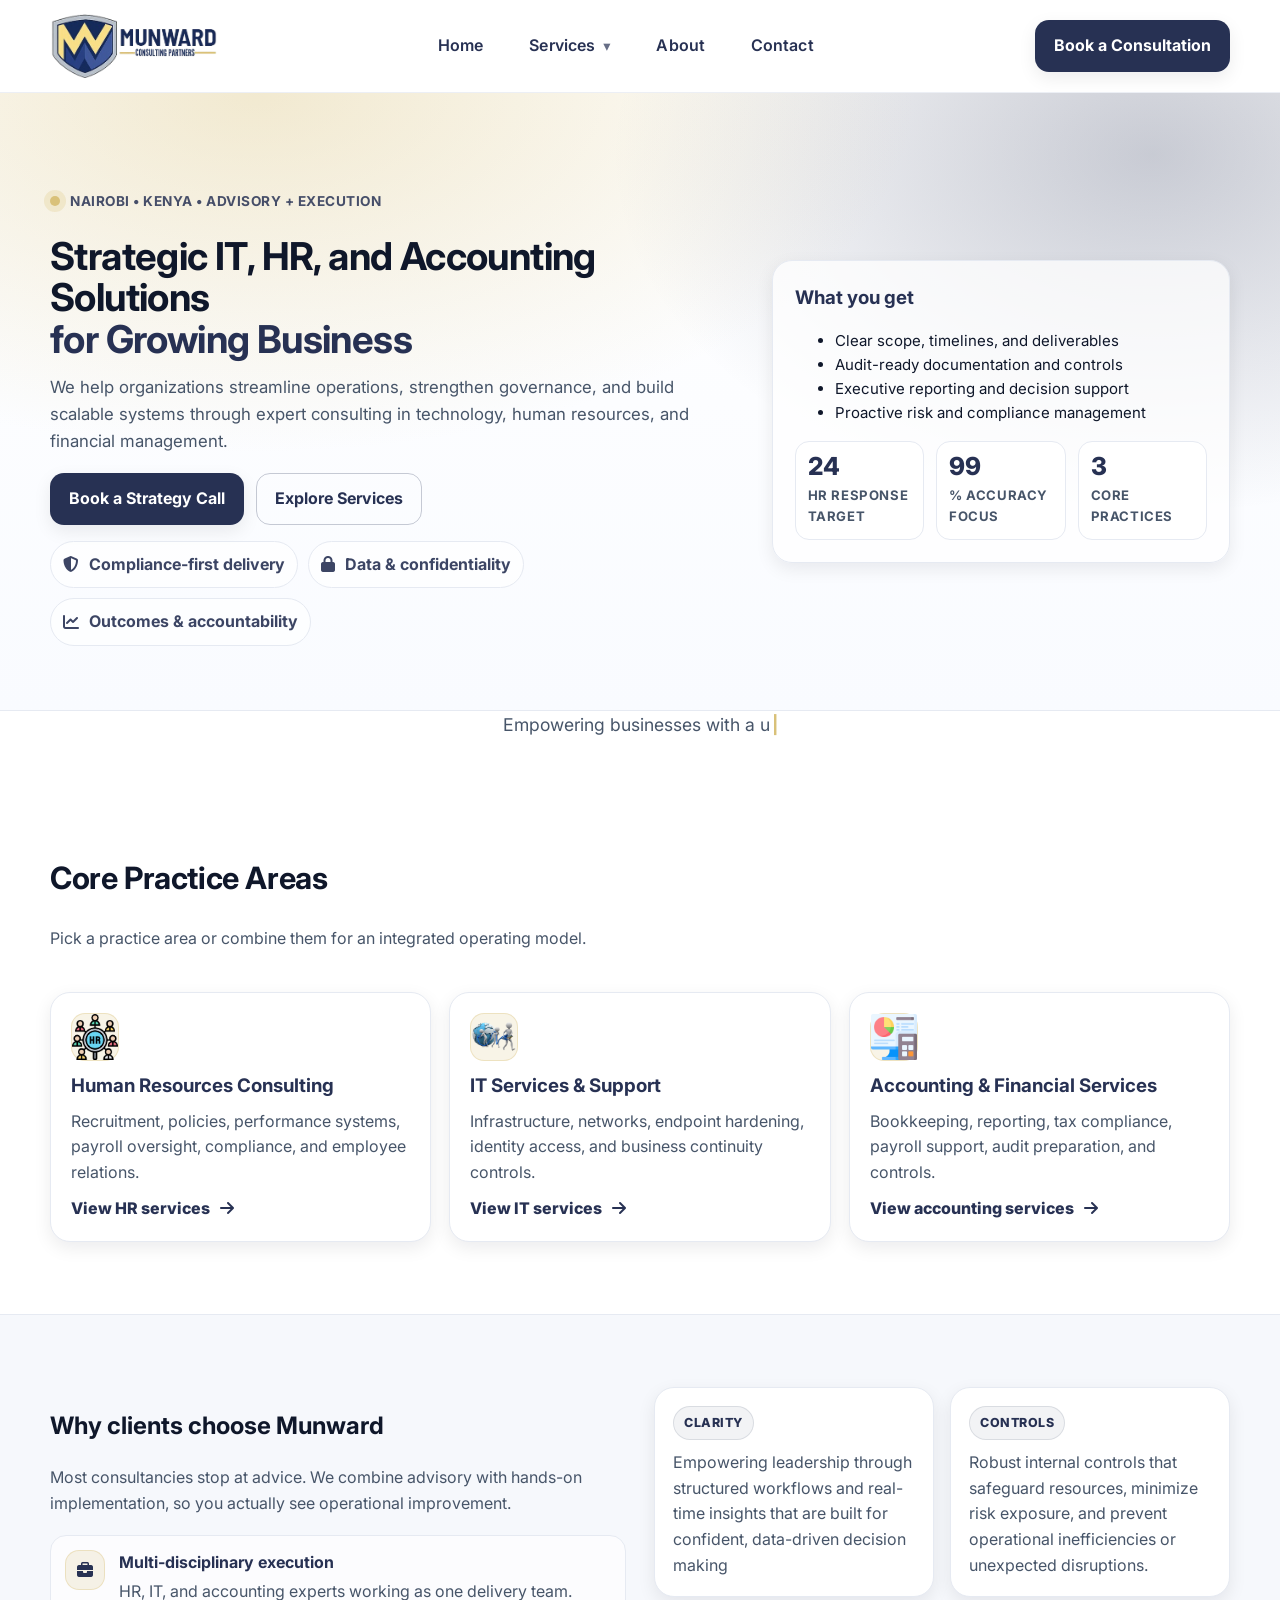
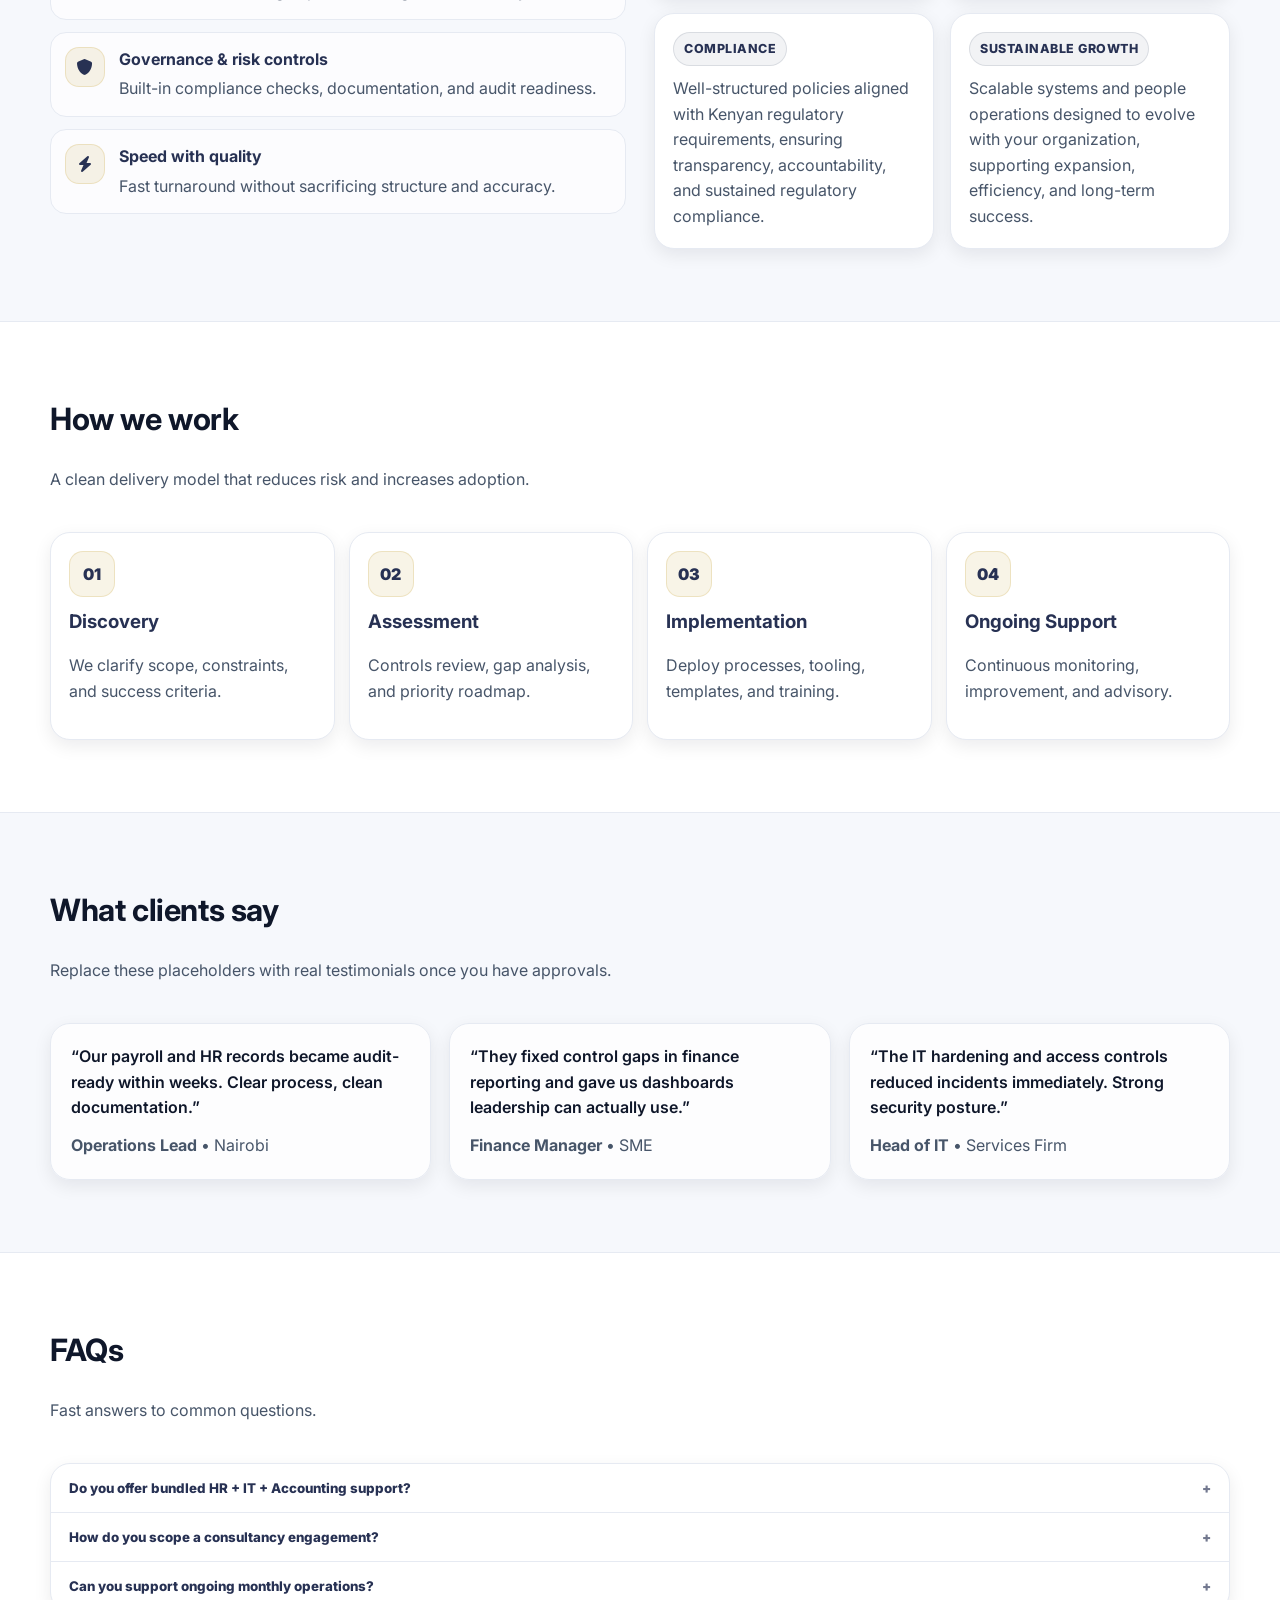
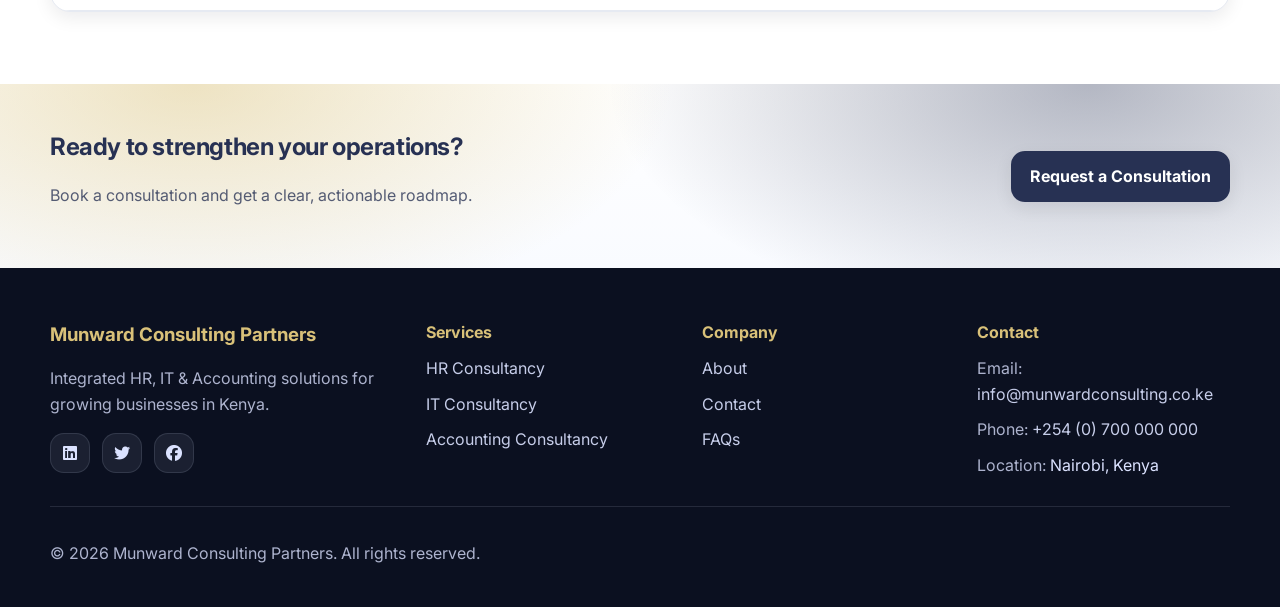
==== commit 627699db: "Update canonical link in index.html" ====
--- a/index.html
+++ b/index.html
@@ -16,7 +16,7 @@
 
   <title>Munward Consulting Partners | HR, IT & Accounting Advisory in Nairobi</title>
   <meta name="description" content="Munward Consulting Partners provides elite HR, IT, and Accounting consultancy in Nairobi. Compliance, cybersecurity, payroll, bookkeeping, and operational controls for growth-focused organizations.">
-  <link rel="canonical" ="https://www.munwardconsulting.co.ke/">
+  <link rel="canonical" ="https://www.munwardconsulting.co.ke/index.html">
   <meta property="og:locale" content="en_KE">
   <meta property="og:type" content="website">
   <meta property="og:title" content="Munward Consulting Partners | HR, IT & Accounting Consultancy">
